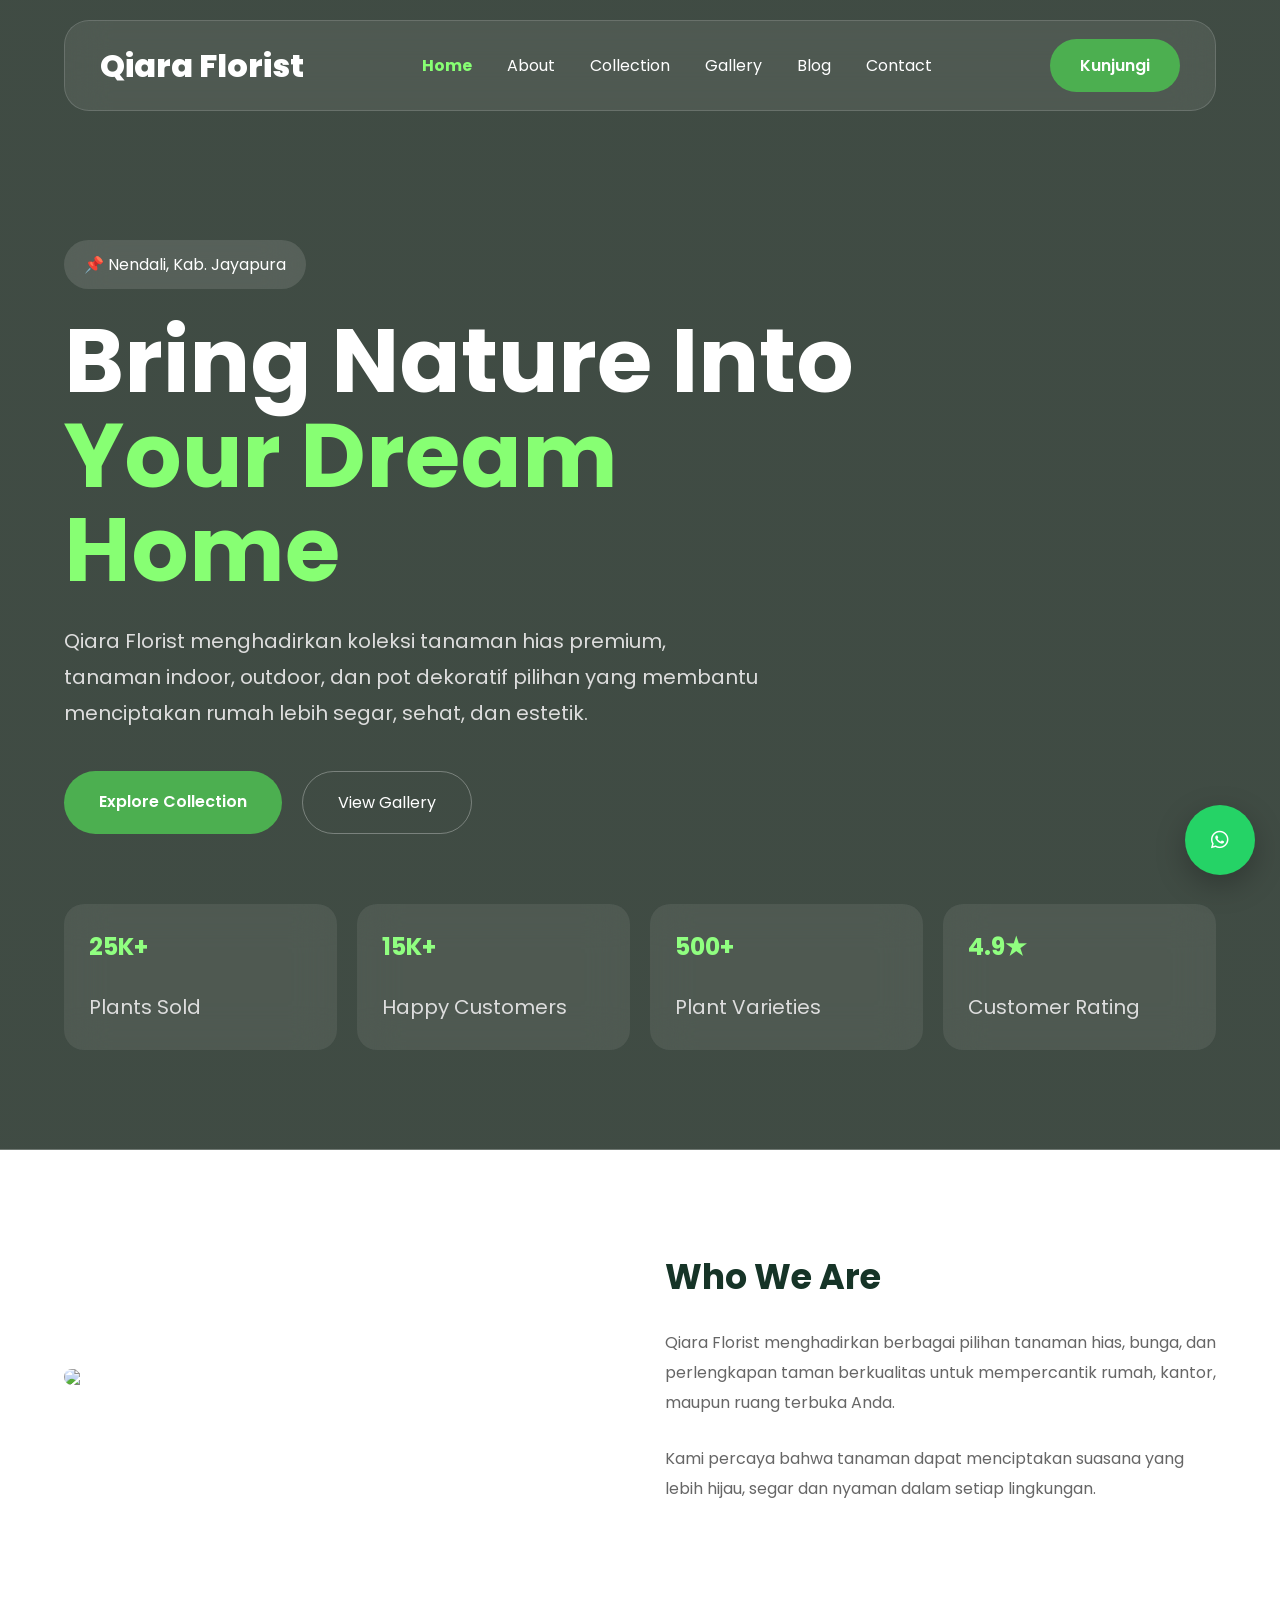
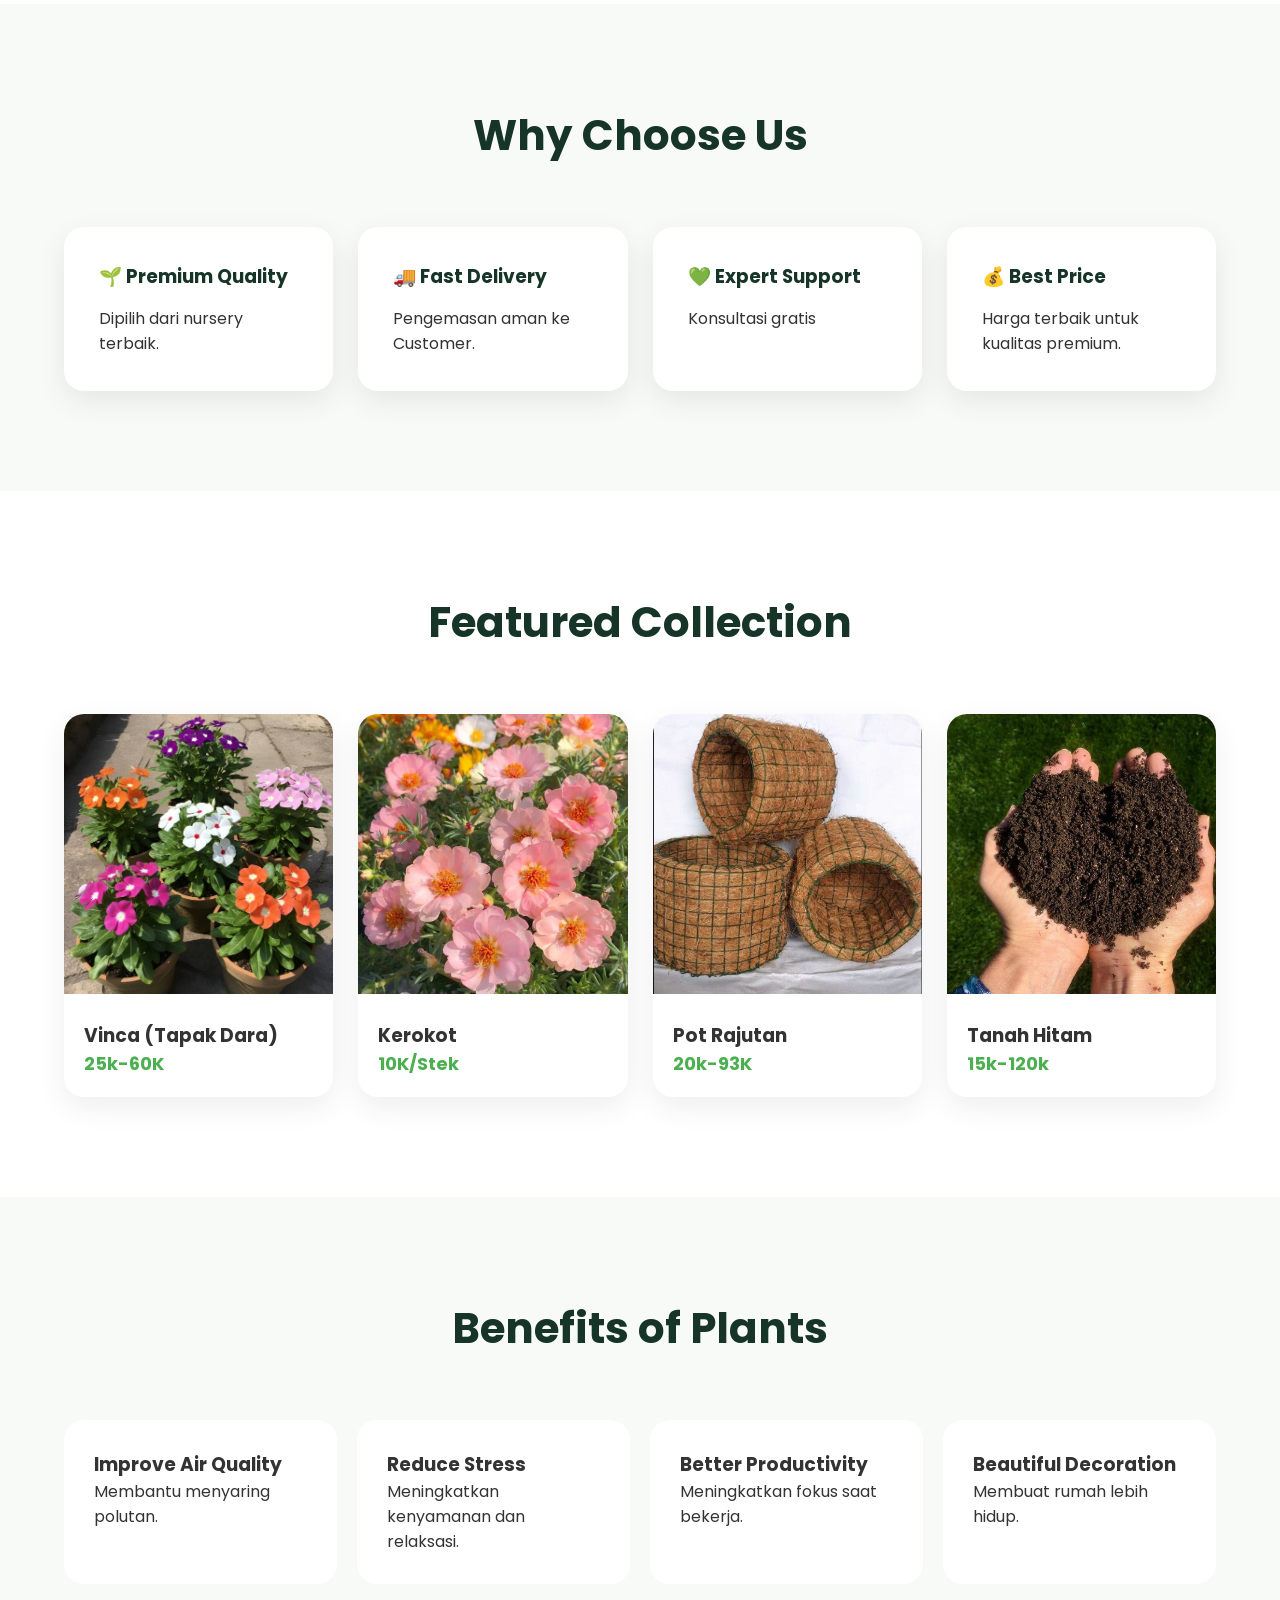
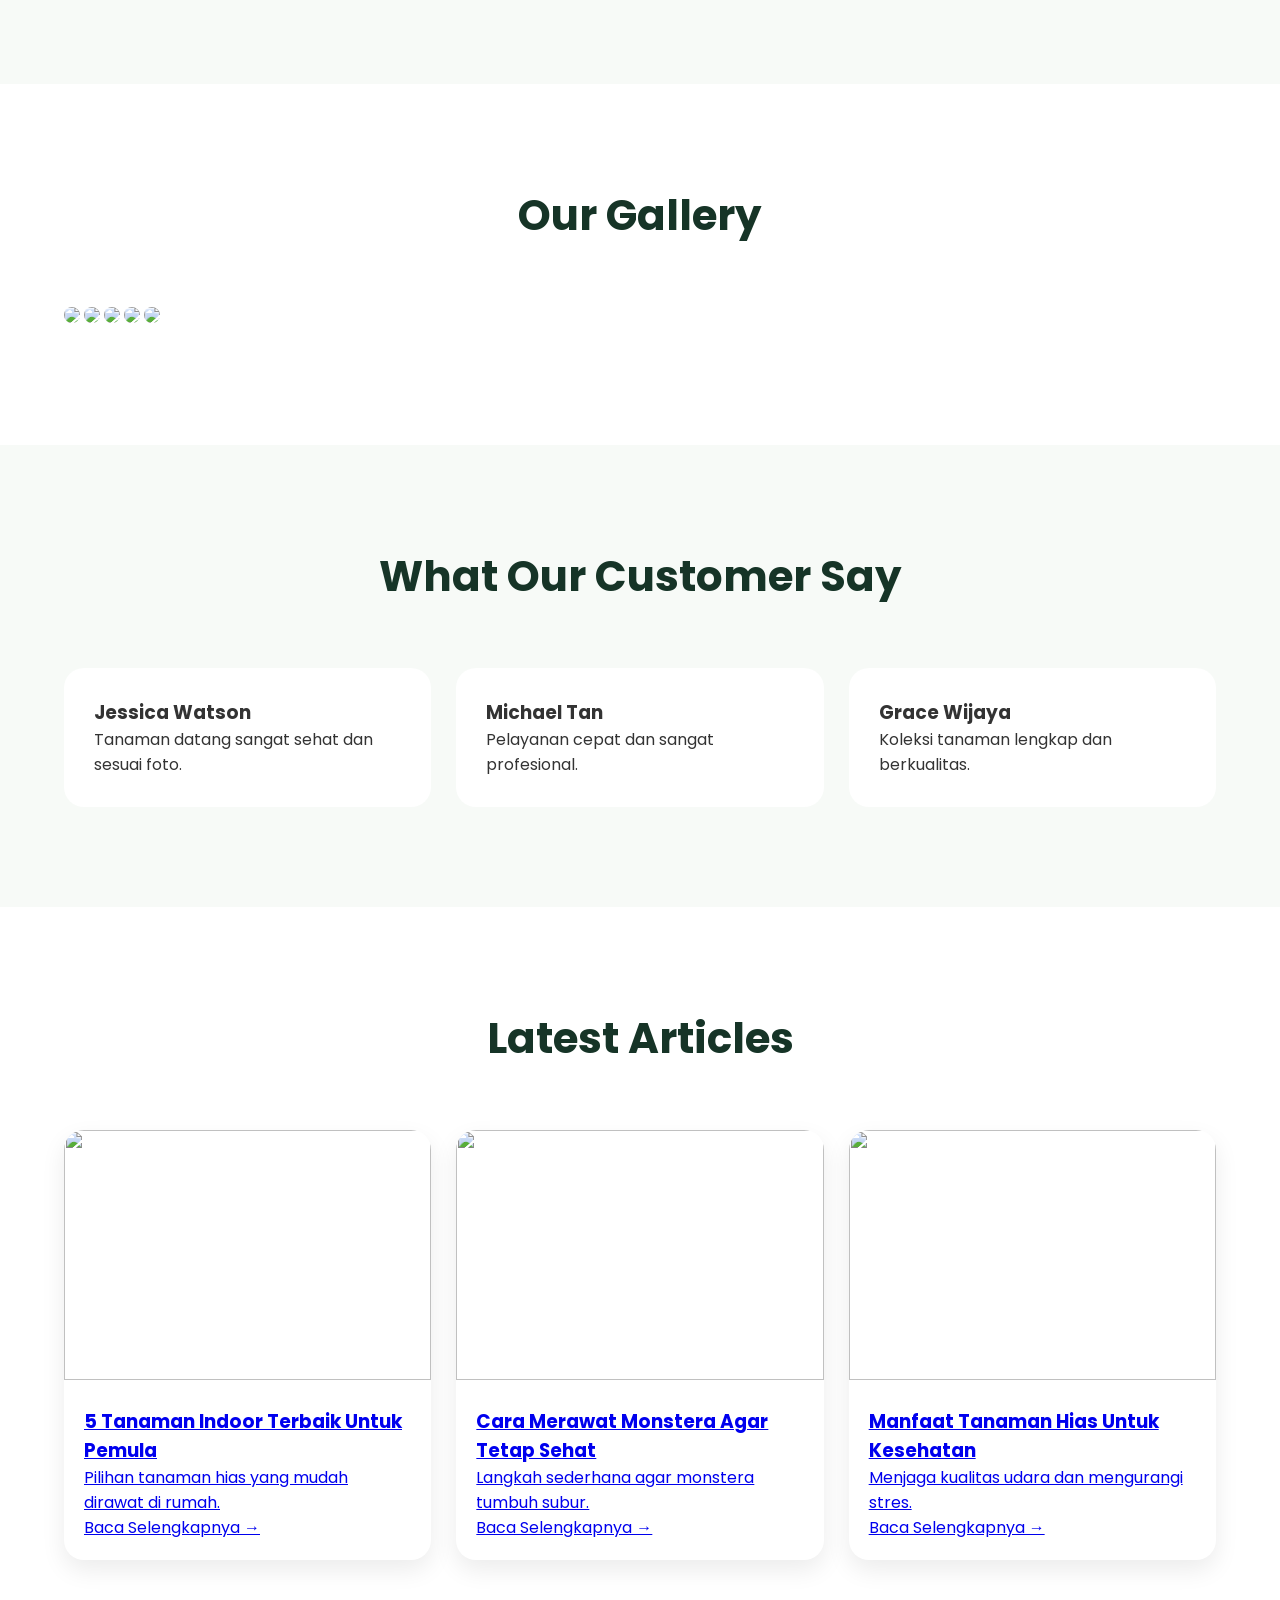
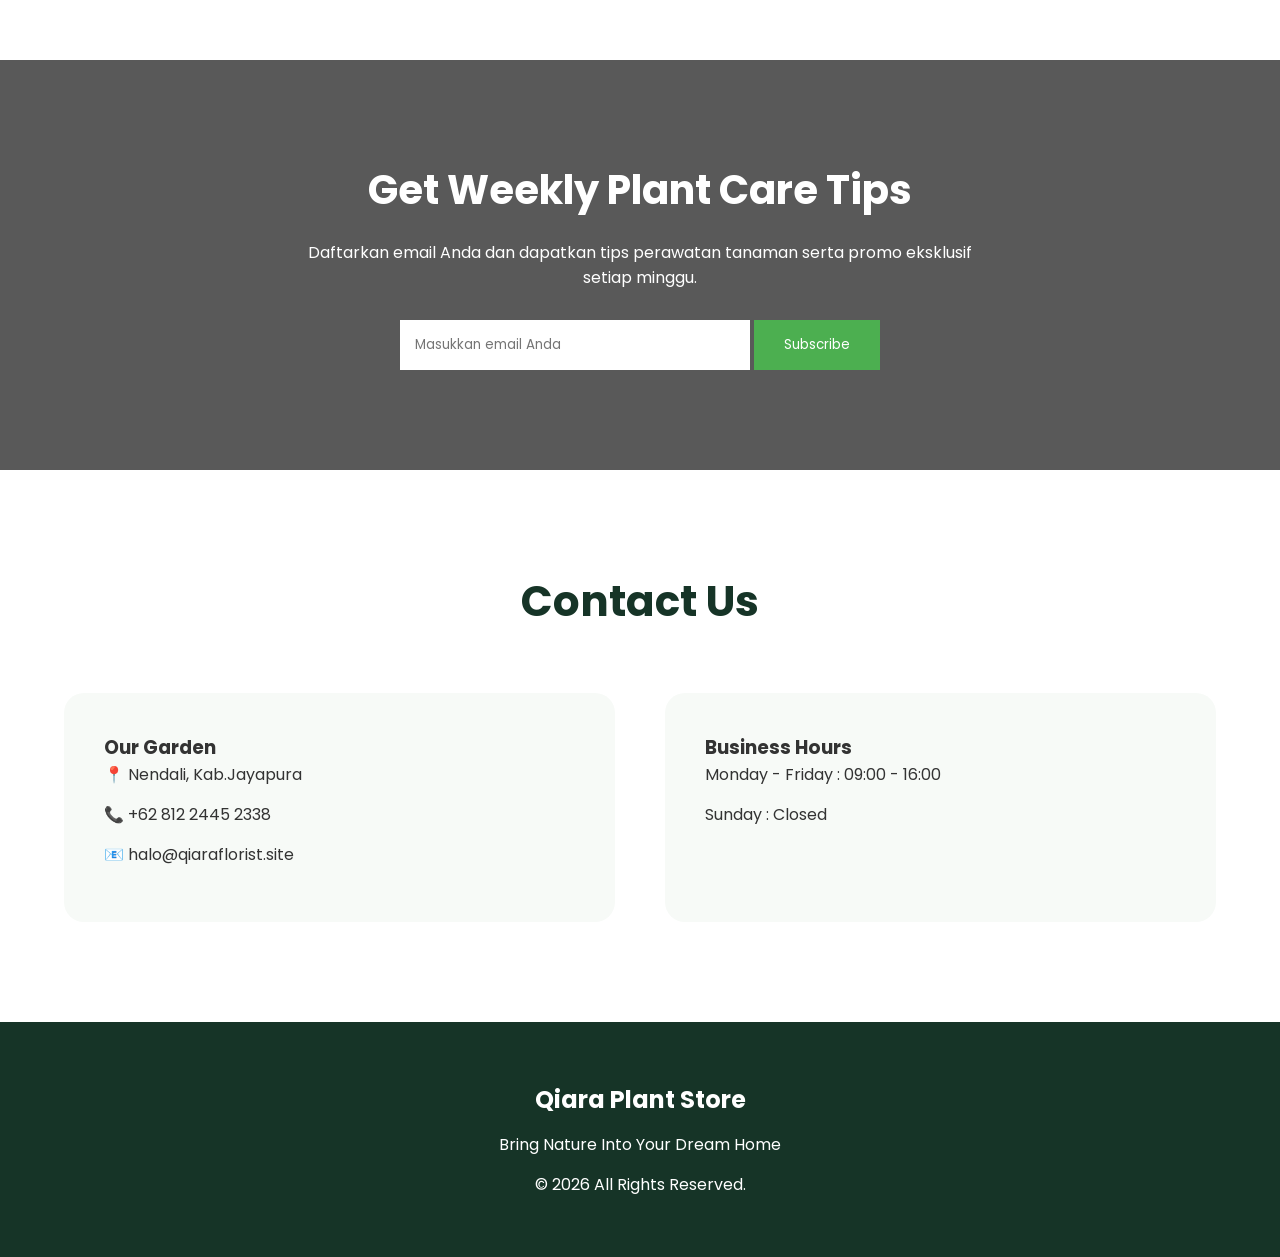
==== index.html @ f3220e56 "wa bottom" ====
<!DOCTYPE html>
<html lang="id">
<head>
<meta charset="UTF-8">
<meta name="viewport" content="width=device-width, initial-scale=1.0">


<!-- SEO -->
<title>Qiara Plant Store - Bring Nature Into Your Dream Home</title>

<!-- Favicon -->
<link rel="icon" type="image/jpeg" href="img/logo/icon.jpg">
<meta name="description" content="Qiara Florist menyediakan tanaman hias premium, bunga, tanaman indoor dan outdoor berkualitas untuk mempercantik rumah, kantor, dan taman Anda.">

<!-- Open Graph / Facebook / WhatsApp -->
<meta property="og:type" content="website">
<meta property="og:url" content="https://qiaraflorist.site/">
<meta property="og:title" content="Qiara Florist - Bring Nature Into Your Dream Home">
<meta property="og:description" content="Temukan koleksi tanaman hias, bunga Vinca, Bougenville, Anggrek, Mawar, dan berbagai tanaman berkualitas lainnya di Qiara Florist.">
<meta property="og:image" content="https://qiaraflorist.site/img/logo/icon.jpg">
<meta property="og:image:width" content="1200">
<meta property="og:image:height" content="630">
<meta property="og:locale" content="id_ID">
<meta property="og:site_name" content="Qiara Florist">

<!-- Twitter Card -->
<meta name="twitter:card" content="summary_large_image">
<meta name="twitter:title" content="Qiara Florist - Bring Nature Into Your Dream Home">
<meta name="twitter:description" content="Koleksi tanaman hias premium, bunga cantik, dan dekorasi taman terbaik untuk rumah Anda.">
<meta name="twitter:image" content="https://qiaraflorist.site/img/logo/icon.jpg">

<!-- Additional -->
<meta name="author" content="Qiara Florist">
<meta name="robots" content="index, follow">
<meta name="theme-color" content="#4CAF50">

<link rel="stylesheet" href="https://cdnjs.cloudflare.com/ajax/libs/font-awesome/6.7.2/css/all.min.css">
<link href="https://fonts.googleapis.com/css2?family=Poppins:wght@300;400;500;600;700;800&display=swap" rel="stylesheet">
<link href="style.css" rel="stylesheet">

</head>

<body>

<nav class="navbar">
<div class="logo">Qiara Florist</div>

<ul class="menu">
<li><a href="#home">Home</a></li>
<li><a href="#about">About</a></li>
<li><a href="#collection">Collection</a></li>
<li><a href="#gallery">Gallery</a></li>
<li><a href="#blog">Blog</a></li>
<li><a href="#contact">Contact</a></li>
</ul>

<a href="https://maps.app.goo.gl/im6Cxnn564hLhPPJ7" class="btn-nav">Kunjungi</a>
</nav>

<section id="home" class="hero">
<div class="container hero-content">

<div class="badge">
    📌 Nendali, Kab. Jayapura
</div>

<h1>
Bring Nature Into
<span>Your Dream Home</span>
</h1>

<p>
Qiara Florist menghadirkan koleksi tanaman hias premium, tanaman indoor, outdoor, dan pot dekoratif pilihan yang membantu menciptakan rumah lebih segar, sehat, dan estetik.
</p>

<div class="hero-buttons">
<a href="#collection" class="btn-primary">Explore Collection</a>
<a href="#gallery" class="btn-secondary">View Gallery</a>
</div>

<div class="stats">

<div class="stat">
<h2>25K+</h2>
<p>Plants Sold</p>
</div>

<div class="stat">
<h2>15K+</h2>
<p>Happy Customers</p>
</div>

<div class="stat">
<h2>500+</h2>
<p>Plant Varieties</p>
</div>

<div class="stat">
<h2>4.9★</h2>
<p>Customer Rating</p>
</div>

</div>

</div>
</section>

<section id="about" class="about">
<div class="container about-content">

<img src="https://images.unsplash.com/photo-1485955900006-10f4d324d411?q=80&w=1200">

<div class="about-text">

    <h3>Who We Are</h3>

    <p>
        Qiara Florist menghadirkan berbagai pilihan tanaman hias, bunga, dan perlengkapan taman berkualitas untuk mempercantik rumah, kantor, maupun ruang terbuka Anda.
    </p>

    <br>

    <p>
        Kami percaya bahwa tanaman dapat menciptakan suasana yang lebih hijau, segar dan nyaman dalam setiap lingkungan.
    </p>

</div>

</div>
</section>

<section class="features">

<div class="container">

<div class="section-title">
<h2>Why Choose Us</h2>
</div>

<div class="feature-grid">

<div class="feature">
<h3>🌱 Premium Quality</h3>
<p>Dipilih dari nursery terbaik.</p>
</div>

<div class="feature">
<h3>🚚 Fast Delivery</h3>
<p>Pengemasan aman ke Customer.</p>
</div>

<div class="feature">
<h3>💚 Expert Support</h3>
<p>Konsultasi gratis</p>
</div>

<div class="feature">
<h3>💰 Best Price</h3>
<p>Harga terbaik untuk kualitas premium.</p>
</div>

</div>

</div>
</section>

<section id="collection" class="products container">

<div class="section-title">
<h2>Featured Collection</h2>
</div>

<div class="product-grid">

<div class="product">
<img src="img/vinca.jpg">
<div class="product-content">
<h3>Vinca (Tapak Dara)</h3>
<div class="price">25k-60K</div>
</div>
</div>

<div class="product">
<img src="img/krokot.jpg">
<div class="product-content">
<h3>Kerokot</h3>
<div class="price">10K/Stek</div>
</div>
</div>

<div class="product">
<img src="img/potrajut.jpeg">
<div class="product-content">
<h3>Pot Rajutan</h3>
<div class="price">20k-93K</div>
</div>
</div>

<div class="product">
<img src="img/tanah.jpg">
<div class="product-content">
<h3>Tanah Hitam</h3>
<div class="price">15k-120k</div>
</div>
</div>

</div>

</section>

<section class="benefits">

<div class="container">

<div class="section-title">
<h2>Benefits of Plants</h2>
</div>

<div class="benefit-grid">

<div class="benefit">
<h3>Improve Air Quality</h3>
<p>Membantu menyaring polutan.</p>
</div>

<div class="benefit">
<h3>Reduce Stress</h3>
<p>Meningkatkan kenyamanan dan relaksasi.</p>
</div>

<div class="benefit">
<h3>Better Productivity</h3>
<p>Meningkatkan fokus saat bekerja.</p>
</div>

<div class="benefit">
<h3>Beautiful Decoration</h3>
<p>Membuat rumah lebih hidup.</p>
</div>

</div>

</div>
</section>

<section id="gallery" class="container">

<div class="section-title">
<h2>Our Gallery</h2>
</div>

<div class="gallery-grid">

<img src="https://images.unsplash.com/photo-1485955900006-10f4d324d411?q=80&w=800">
<img src="https://images.unsplash.com/photo-1466692476868-aef1dfb1e735?q=80&w=800">
<img src="https://images.unsplash.com/photo-1463320726281-696a485928c7?q=80&w=800">
<img src="https://images.unsplash.com/photo-1484154218962-a197022b5858?q=80&w=800">
<img src="https://images.unsplash.com/photo-1501004318641-b39e6451bec6?q=80&w=800">

</div>

</section>

<section class="testimonial">

<div class="container">

<div class="section-title">
<h2>What Our Customer Say</h2>
</div>

<div class="testimonial-grid">

<div class="testi">
<h3>Jessica Watson</h3>
<p>Tanaman datang sangat sehat dan sesuai foto.</p>
</div>

<div class="testi">
<h3>Michael Tan</h3>
<p>Pelayanan cepat dan sangat profesional.</p>
</div>

<div class="testi">
<h3>Grace Wijaya</h3>
<p>Koleksi tanaman lengkap dan berkualitas.</p>
</div>

</div>

</div>

</section>

<section id="blog" class="container">

<div class="section-title">
<h2>Latest Articles</h2>
</div>

<div class="blog-grid">

    <a href="blog-1.html" class="blog">
        <img src="https://images.unsplash.com/photo-1712491319197-4a99d95e9cfa?q=80&w=774">
        <div class="blog-content">
            <h3>5 Tanaman Indoor Terbaik Untuk Pemula</h3>
            <p>Pilihan tanaman hias yang mudah dirawat di rumah.</p>
            <span class="read-more">Baca Selengkapnya →</span>
        </div>
    </a>

    <a href="blog-2.html" class="blog">
        <img src="https://images.unsplash.com/photo-1512428813834-c702c7702b78?q=80&w=800">
        <div class="blog-content">
            <h3>Cara Merawat Monstera Agar Tetap Sehat</h3>
            <p>Langkah sederhana agar monstera tumbuh subur.</p>
            <span class="read-more">Baca Selengkapnya →</span>
        </div>
    </a>

    <a href="blog-3.html" class="blog">
        <img src="https://images.unsplash.com/photo-1497366754035-f200968a6e72?q=80&w=800">
        <div class="blog-content">
            <h3>Manfaat Tanaman Hias Untuk Kesehatan</h3>
            <p>Menjaga kualitas udara dan mengurangi stres.</p>
            <span class="read-more">Baca Selengkapnya →</span>
        </div>
    </a>

</div>

</section>

<section class="newsletter">

<div class="container newsletter-wrapper">

<h2>Get Weekly Plant Care Tips</h2>

<p>
Daftarkan email Anda dan dapatkan tips perawatan tanaman serta promo eksklusif setiap minggu.
</p>

<form class="news-form">
<input type="email" placeholder="Masukkan email Anda">
<button>Subscribe</button>
</form>

</div>

</section>

<section id="contact" class="container">

<div class="section-title">
<h2>Contact Us</h2>
</div>

<div class="contact-grid">

<div class="contact-box">
<h3>Our Garden</h3>
<p>📍 Nendali, Kab.Jayapura</p>
<p>📞 +62 812 2445 2338</p>
<p>📧 halo@qiaraflorist.site</p>
</div>

<div class="contact-box">
<h3>Business Hours</h3>
<p>Monday - Friday : 09:00 - 16:00</p>
<p>Sunday : Closed</p>
</div>

</div>

</section>

<footer>
<h2>Qiara Plant Store</h2>
<p>Bring Nature Into Your Dream Home</p>
<p>© 2026 All Rights Reserved.</p>
</footer>


<!-- Floating WhatsApp -->

<div class="whatsapp-widget">

    <div class="wa-box" id="waBox">

        <div class="wa-header">
            <h3>👋 Hai, Ada yang bisa kami bantu?</h3>
            <p>Pilih admin yang ingin dihubungi.</p>
        </div>

        <a href="https://wa.me/6282198285990?text=Halo%20Admin%20Qiara%20Florist,%20saya%20ingin%20bertanya."
           target="_blank"
           class="wa-item">

            <div class="wa-avatar">👩</div>

            <div>
                <strong>Tasya</strong>
                <span>Owner</span>
            </div>

        </a>

        <a href="https://wa.me/6281234567890?text=Halo%20Admin,%20saya%20ingin%20bertanya."
           target="_blank"
           class="wa-item">

            <div class="wa-avatar">🌱</div>

            <div>
                <strong>Stenly</strong>
                <span>Farmer</span>
            </div>

        </a>

    </div>

   <button class="wa-button" id="waButton">
        <i class="fa-brands fa-whatsapp"></i>
    </button>

</div>

<script src="js/main.js"></script>
</body>
</html>
---- style.css ----
:root{
    --primary:#4CAF50;
    --dark:#163427;
    --light:#ffffff;
    --bg:#f7faf7;
}

*{
    margin:0;
    padding:0;
    box-sizing:border-box;
    font-family:'Poppins',sans-serif;
}

html{
    scroll-behavior:smooth;
}

section{
    scroll-margin-top:140px;
}

.menu a.active{
    color:#87ff73;
    font-weight:700;
}

body{
    background:#fff;
    color:#333;
}

.container{
    width:90%;
    max-width:1300px;
    margin:auto;
}

/* ===========================
NAVBAR
=========================== */

.navbar{
    position:fixed;
    top:20px;
    left:50%;
    transform:translateX(-50%);
    width:90%;
    max-width:1300px;

    display:flex;
    justify-content:space-between;
    align-items:center;

    padding:18px 35px;

    backdrop-filter:blur(20px);
    background:rgba(255,255,255,.08);

    border:1px solid rgba(255,255,255,.15);

    border-radius:25px;

    z-index:999;
}

.logo{
    color:white;
    font-size:32px;
    font-weight:800;
}

.menu{
    display:flex;
    list-style:none;
    gap:35px;
}

.menu a{
    color:white;
    text-decoration:none;
}

.btn-nav{
    text-decoration:none;
    color:white;
    background:var(--primary);
    padding:14px 30px;
    border-radius:50px;
    font-weight:600;
}

/* ===========================
HERO
=========================== */

.hero{
    min-height:100vh;

    background:
    linear-gradient(
    rgba(10,25,15,.78),
    rgba(10,25,15,.78)
    ),
    url("https://images.unsplash.com/photo-1466692476868-aef1dfb1e735?auto=format&fit=crop&w=1800&q=80");

    background-size:cover;
    background-position:center;

    display:flex;
    align-items:center;
}

.hero-content{

    padding-top:140px;
    color:white;
}

.badge{
    display:inline-block;

    background:rgba(255,255,255,.12);

    backdrop-filter:blur(20px);

    padding:12px 20px;

    border-radius:50px;

    margin-bottom:25px;
}

.hero h1{
    font-size:clamp(50px,8vw,90px);
    line-height:1.05;
    max-width:800px;
}

.hero h1 span{
    color:#87ff73;
}

.hero p{
    margin-top:25px;
    max-width:700px;
    font-size:20px;
    line-height:1.8;
    color:#dddddd;
}

.hero-buttons{
    display:flex;
    gap:20px;
    margin-top:40px;
}

.btn-primary{
    background:var(--primary);
    color:white;

    text-decoration:none;

    padding:18px 35px;

    border-radius:50px;

    font-weight:600;
}

.btn-secondary{

    border:1px solid rgba(255,255,255,.3);
    color:white;

    text-decoration:none;

    padding:18px 35px;

    border-radius:50px;
}

/* ===========================
STATS
=========================== */

.stats{
    margin-top:70px;

    display:grid;
    grid-template-columns:repeat(4,1fr);

    gap:20px;
}

.stat{
    background:rgba(255,255,255,.08);

    backdrop-filter:blur(20px);

    border-radius:20px;

    padding:25px;
}

.stat h2{
    color:#90ff80;
    margin-bottom:10px;
}

/* ===========================
SECTION
=========================== */

section{
    padding:100px 0;
}

.section-title{
    text-align:center;
    margin-bottom:60px;
}

.section-title h2{
    font-size:42px;
    color:var(--dark);
}

.section-title p{
    max-width:700px;
    margin:15px auto 0;
    color:#666;
}

/* ===========================
ABOUT
=========================== */

.about{
    background:#fff;
}

.about-content{
    display:grid;
    grid-template-columns:1fr 1fr;
    gap:50px;
    align-items:center;
}

.about img{
    width:100%;
    border-radius:25px;
}

.about-text h3{
    font-size:35px;
    margin-bottom:25px;
    color:var(--dark);
}

.about-text p{
    line-height:1.9;
    color:#666;
}

/* ===========================
FEATURES
=========================== */

.features{
    background:var(--bg);
}

.feature-grid{
    display:grid;
    grid-template-columns:repeat(4,1fr);
    gap:25px;
}

.feature{
    background:white;
    padding:35px;
    border-radius:20px;
    box-shadow:0 10px 30px rgba(0,0,0,.08);
}

.feature h3{
    margin-bottom:15px;
    color:var(--dark);
}

/* ===========================
PRODUCT
=========================== */

.product-grid{
    display:grid;
    grid-template-columns:repeat(4,1fr);
    gap:25px;
}

.product{
    background:white;
    border-radius:20px;
    overflow:hidden;
    box-shadow:0 10px 30px rgba(0,0,0,.07);
}

.product img{
    width:100%;
    height:280px;
    object-fit:cover;
}

.product-content{
    padding:20px;
}

.price{
    color:var(--primary);
    font-weight:700;
    font-size:18px;
}

/* ===========================
BENEFITS
=========================== */

.benefits{
    background:var(--bg);
}

.benefit-grid{
    display:grid;
    grid-template-columns:repeat(4,1fr);
    gap:20px;
}

.benefit{
    background:white;
    padding:30px;
    border-radius:20px;
}

/* ===========================
GALLERY
=========================== */

.gallery-grid{
    columns:4;
    gap:15px;
}

.gallery-grid img{
    width:100%;
    margin-bottom:15px;
    border-radius:20px;
}

/* ===========================
TESTIMONIAL
=========================== */

.testimonial{
    background:var(--bg);
}

.testimonial-grid{
    display:grid;
    grid-template-columns:repeat(3,1fr);
    gap:25px;
}

.testi{
    background:white;
    padding:30px;
    border-radius:20px;
}

/* ===========================
BLOG
=========================== */

.blog-grid{
    display:grid;
    grid-template-columns:repeat(3,1fr);
    gap:25px;
}

.blog{
    box-shadow:0 10px 25px rgba(0,0,0,.08);
    border-radius:20px;
    overflow:hidden;
}

.blog img{
    width:100%;
    height:250px;
    object-fit:cover;
}

.blog-content{
    padding:20px;
}

/* ===========================
NEWSLETTER
=========================== */

.newsletter{

    background:
    linear-gradient(
    rgba(0,0,0,.65),
    rgba(0,0,0,.65)
    ),
    url("https://images.unsplash.com/photo-1448375240586-882707db888b?q=80&w=1800");

    background-size:cover;
    color:white;
}

.newsletter-wrapper{
    text-align:center;
}

.newsletter h2{
    font-size:40px;
    margin-bottom:20px;
}

.newsletter p{
    max-width:700px;
    margin:auto;
}

.news-form{
    margin-top:30px;
}

.news-form input{
    width:350px;
    padding:15px;
    border:none;
}

.news-form button{
    padding:15px 30px;
    border:none;
    background:var(--primary);
    color:white;
}

/* ===========================
CONTACT
=========================== */

.contact-grid{
    display:grid;
    grid-template-columns:1fr 1fr;
    gap:50px;
}

.contact-box{
    background:var(--bg);
    padding:40px;
    border-radius:20px;
}

.contact-box p{
    margin-bottom:15px;
}

/* ===========================
FOOTER
=========================== */

footer{
    background:var(--dark);
    color:white;
    text-align:center;
    padding:60px 20px;
}

footer p{
    margin-top:15px;
}

/* ===========================
RESPONSIVE
=========================== */

@media(max-width:992px){

.about-content,
.contact-grid{
    grid-template-columns:1fr;
}

.feature-grid,
.product-grid,
.benefit-grid,
.testimonial-grid,
.blog-grid{
    grid-template-columns:1fr 1fr;
}

.gallery-grid{
    columns:2;
}

}

@media(max-width:768px){

.menu{
    display:none;
}

.hero-buttons{
    flex-direction:column;
}

.stats,
.feature-grid,
.product-grid,
.benefit-grid,
.testimonial-grid,
.blog-grid{
    grid-template-columns:1fr;
}

.gallery-grid{
    columns:1;
}

.news-form input{
    width:100%;
    margin-bottom:10px;
}

.blog{
    display:block;
    text-decoration:none;
    color:inherit;
    border-radius:20px;
    overflow:hidden;
    background:#fff;
    box-shadow:0 10px 25px rgba(0,0,0,.08);
    transition:.3s;
}

.blog:hover{
    transform:translateY(-8px);
    box-shadow:0 15px 35px rgba(0,0,0,.15);
}

.blog img{
    width:100%;
    height:250px;
    object-fit:cover;
}

.blog-content{
    padding:20px;
}

.read-more{
    display:inline-block;
    margin-top:15px;
    font-weight:600;
    color:var(--primary);
}
}

/* ====================================
WHATSAPP FLOATING
==================================== */

.whatsapp-widget{
    position:fixed;
    right:25px;
    bottom:25px;
    z-index:99999;
}

.wa-button{
    width:70px;
    height:70px;
    border:none;
    border-radius:50%;
    background:#25D366;
    cursor:pointer;
    box-shadow:0 10px 30px rgba(0,0,0,.25);
    display:flex;
    align-items:center;
    justify-content:center;
    transition:.3s;
}

.wa-button:hover{
    transform:scale(1.08);
}

.wa-box{
    position:absolute;
    right:0;
    bottom:90px;
    width:330px;
    background:white;
    border-radius:20px;
    overflow:hidden;
    box-shadow:0 15px 40px rgba(0,0,0,.15);
    display:none;
}

.wa-box.active{
    display:block;
    animation:waShow .3s ease;
}

@keyframes waShow{
    from{
        opacity:0;
        transform:translateY(20px);
    }
    to{
        opacity:1;
        transform:translateY(0);
    }
}

.wa-header{
    padding:20px;
    background:#25D366;
    color:white;
}

.wa-header h3{
    margin-bottom:6px;
    font-size:18px;
}

.wa-header p{
    font-size:14px;
}

.wa-item{
    display:flex;
    align-items:center;
    gap:15px;
    padding:18px 20px;
    color:#333;
    transition:.3s;
    border-bottom:1px solid #eee;
}

.wa-item:hover{
    background:#f8f8f8;
}

.wa-avatar{
    width:50px;
    height:50px;
    border-radius:50%;
    background:#25D366;
    color:white;
    display:flex;
    align-items:center;
    justify-content:center;
    font-size:22px;
}

.wa-item strong{
    display:block;
}

.wa-item span{
    font-size:13px;
    color:#777;
}

@media(max-width:768px){

    .wa-box{
        width:300px;
    }

    .wa-button{
        width:65px;
        height:65px;
    }

}

.wa-button{
    width:70px;
    height:70px;
    border:none;
    border-radius:50%;
    background:#25D366;
    cursor:pointer;
    box-shadow:0 10px 30px rgba(0,0,0,.25);

    display:flex;
    align-items:center;
    justify-content:center;

    transition:.3s;
}

.wa-button i{
    color:white;
    font-size:20px;
}

.wa-button:hover{
    transform:scale(1.08);
}

.wa-button{
    animation:pulseWhatsapp 2s infinite;
}

@keyframes pulseWhatsapp{

    0%{
        box-shadow:0 0 0 0 rgba(37,211,102,.7);
    }

    70%{
        box-shadow:0 0 0 20px rgba(37,211,102,0);
    }

    100%{
        box-shadow:0 0 0 0 rgba(37,211,102,0);
    }
}
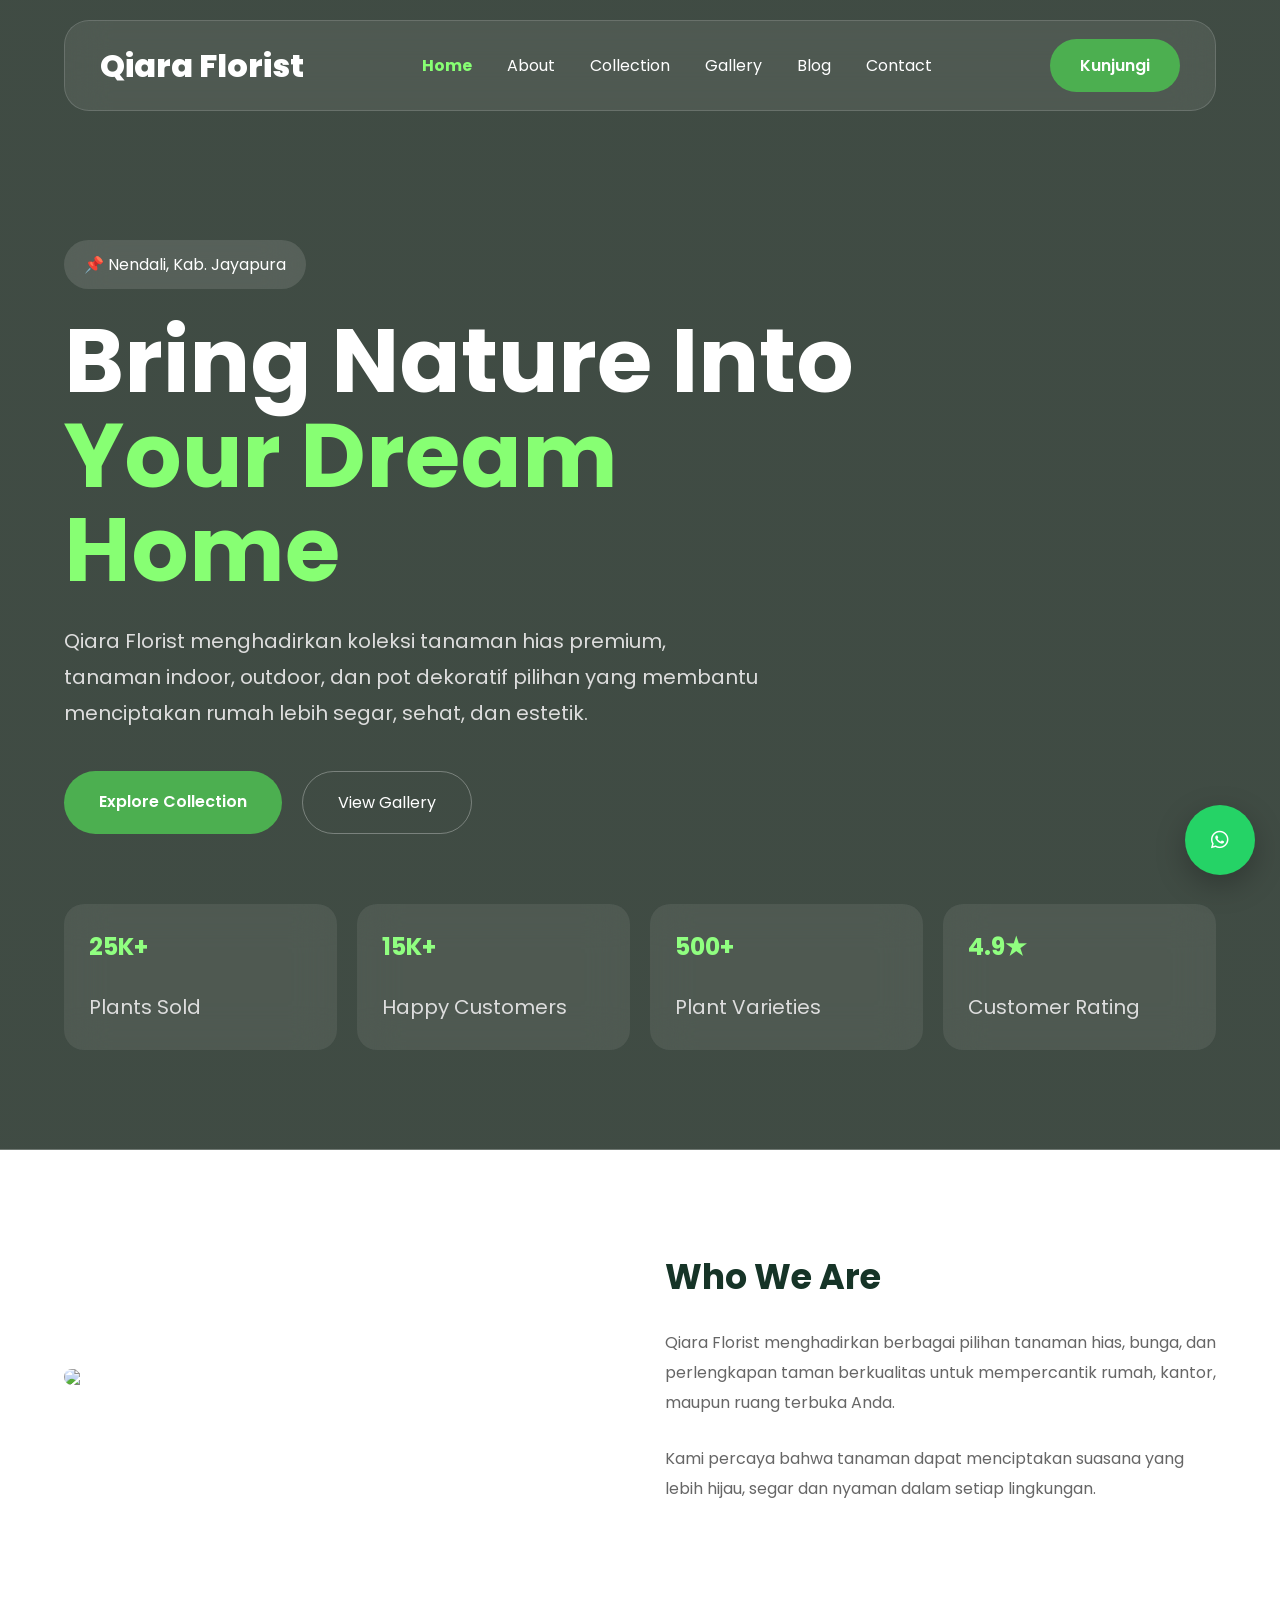
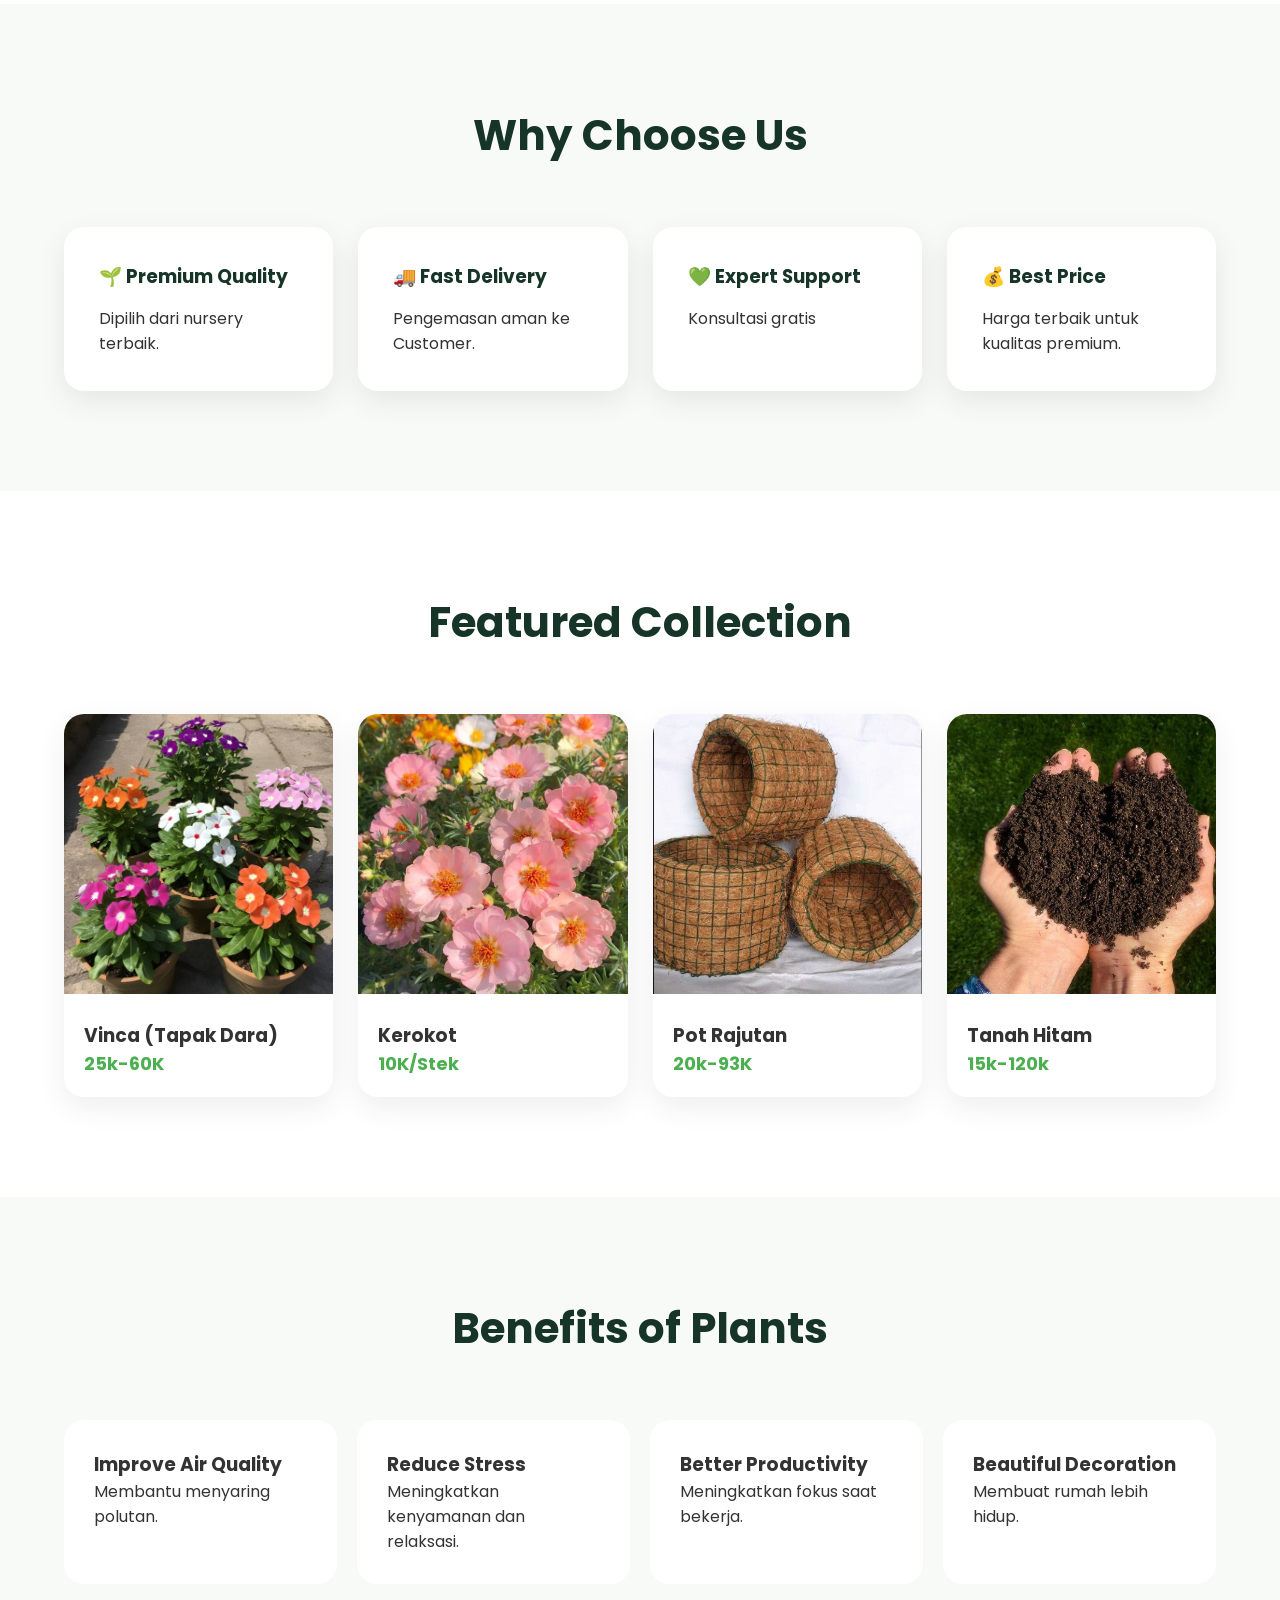
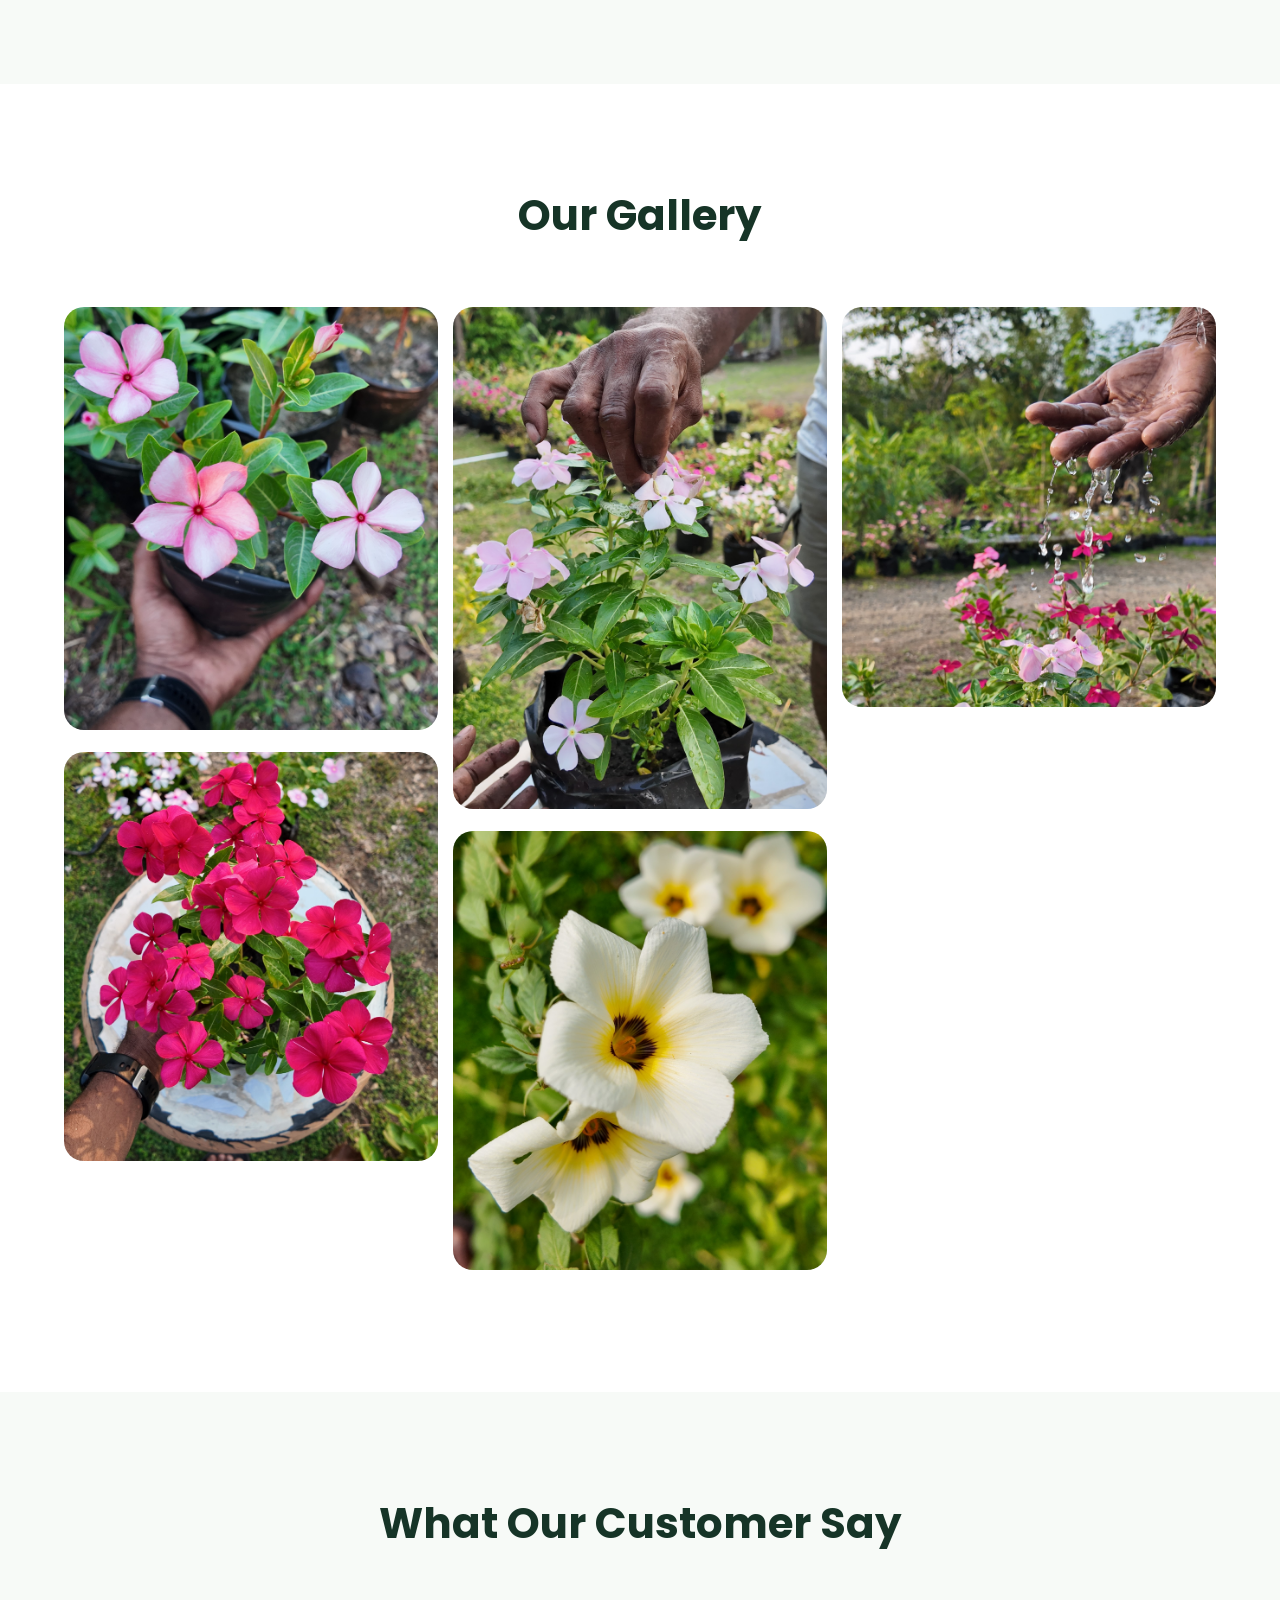
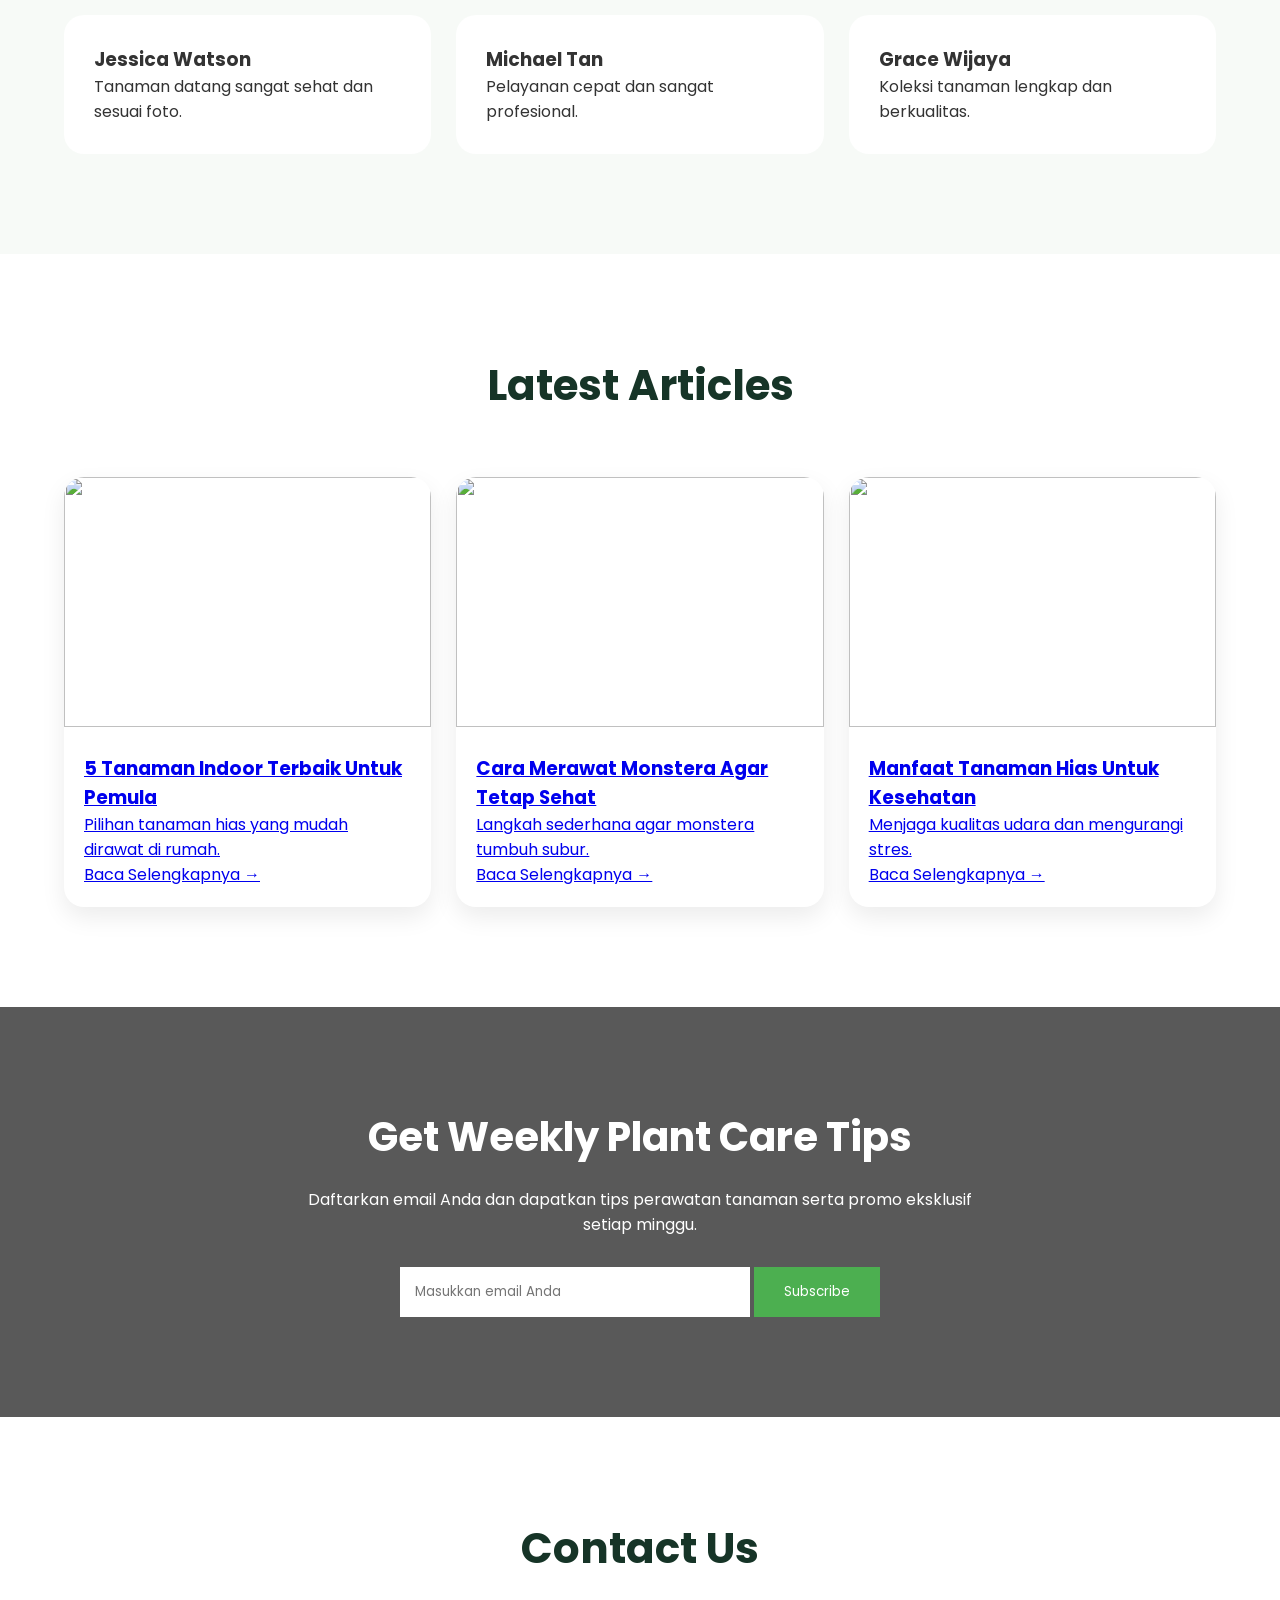
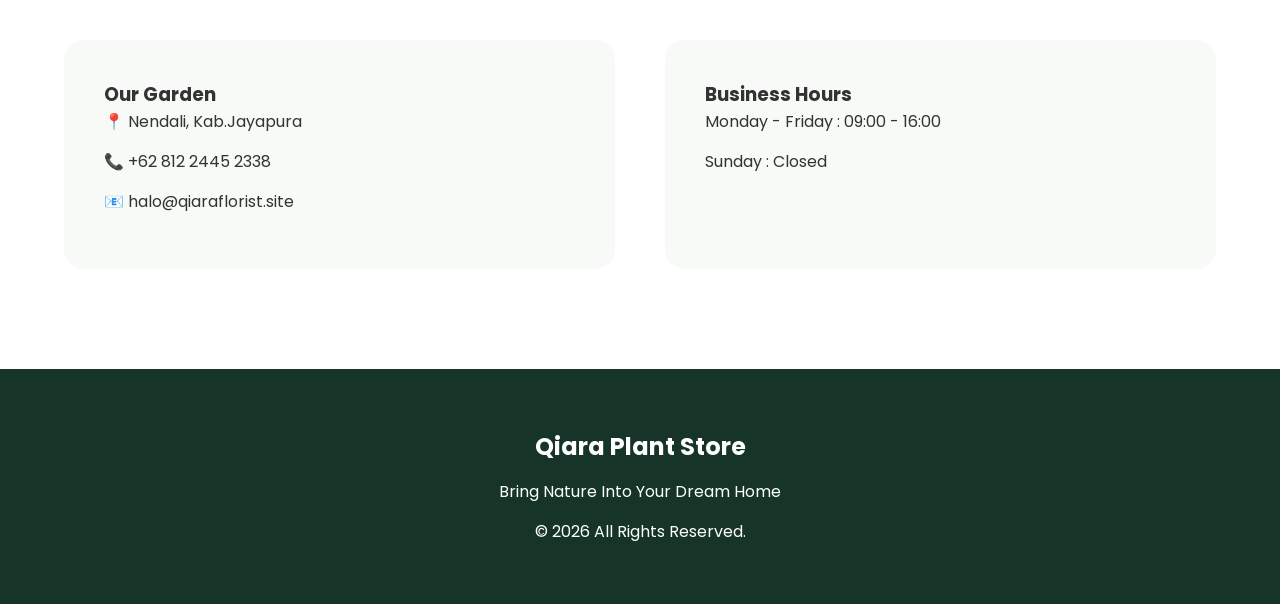
==== commit 8c713b13: "djksadjka" ====
--- a/index.html
+++ b/index.html
@@ -251,11 +251,19 @@
 
 <div class="gallery-grid">
 
-<img src="https://images.unsplash.com/photo-1485955900006-10f4d324d411?q=80&w=800">
+    <img src="img/g5.JPG">
+    <img src="img/g1.JPG">
+    <img src="img/g2.JPG">
+    <img src="img/g3.JPG">
+    <img src="img/g4.JPG">
+    
+
+
+<!-- <img src="https://images.unsplash.com/photo-1485955900006-10f4d324d411?q=80&w=800">
 <img src="https://images.unsplash.com/photo-1466692476868-aef1dfb1e735?q=80&w=800">
 <img src="https://images.unsplash.com/photo-1463320726281-696a485928c7?q=80&w=800">
 <img src="https://images.unsplash.com/photo-1484154218962-a197022b5858?q=80&w=800">
-<img src="https://images.unsplash.com/photo-1501004318641-b39e6451bec6?q=80&w=800">
+<img src="https://images.unsplash.com/photo-1501004318641-b39e6451bec6?q=80&w=800"> -->
 
 </div>
 
--- a/style.css
+++ b/style.css
@@ -347,7 +347,7 @@
 =========================== */
 
 .gallery-grid{
-    columns:4;
+    columns:3;
     gap:15px;
 }
 
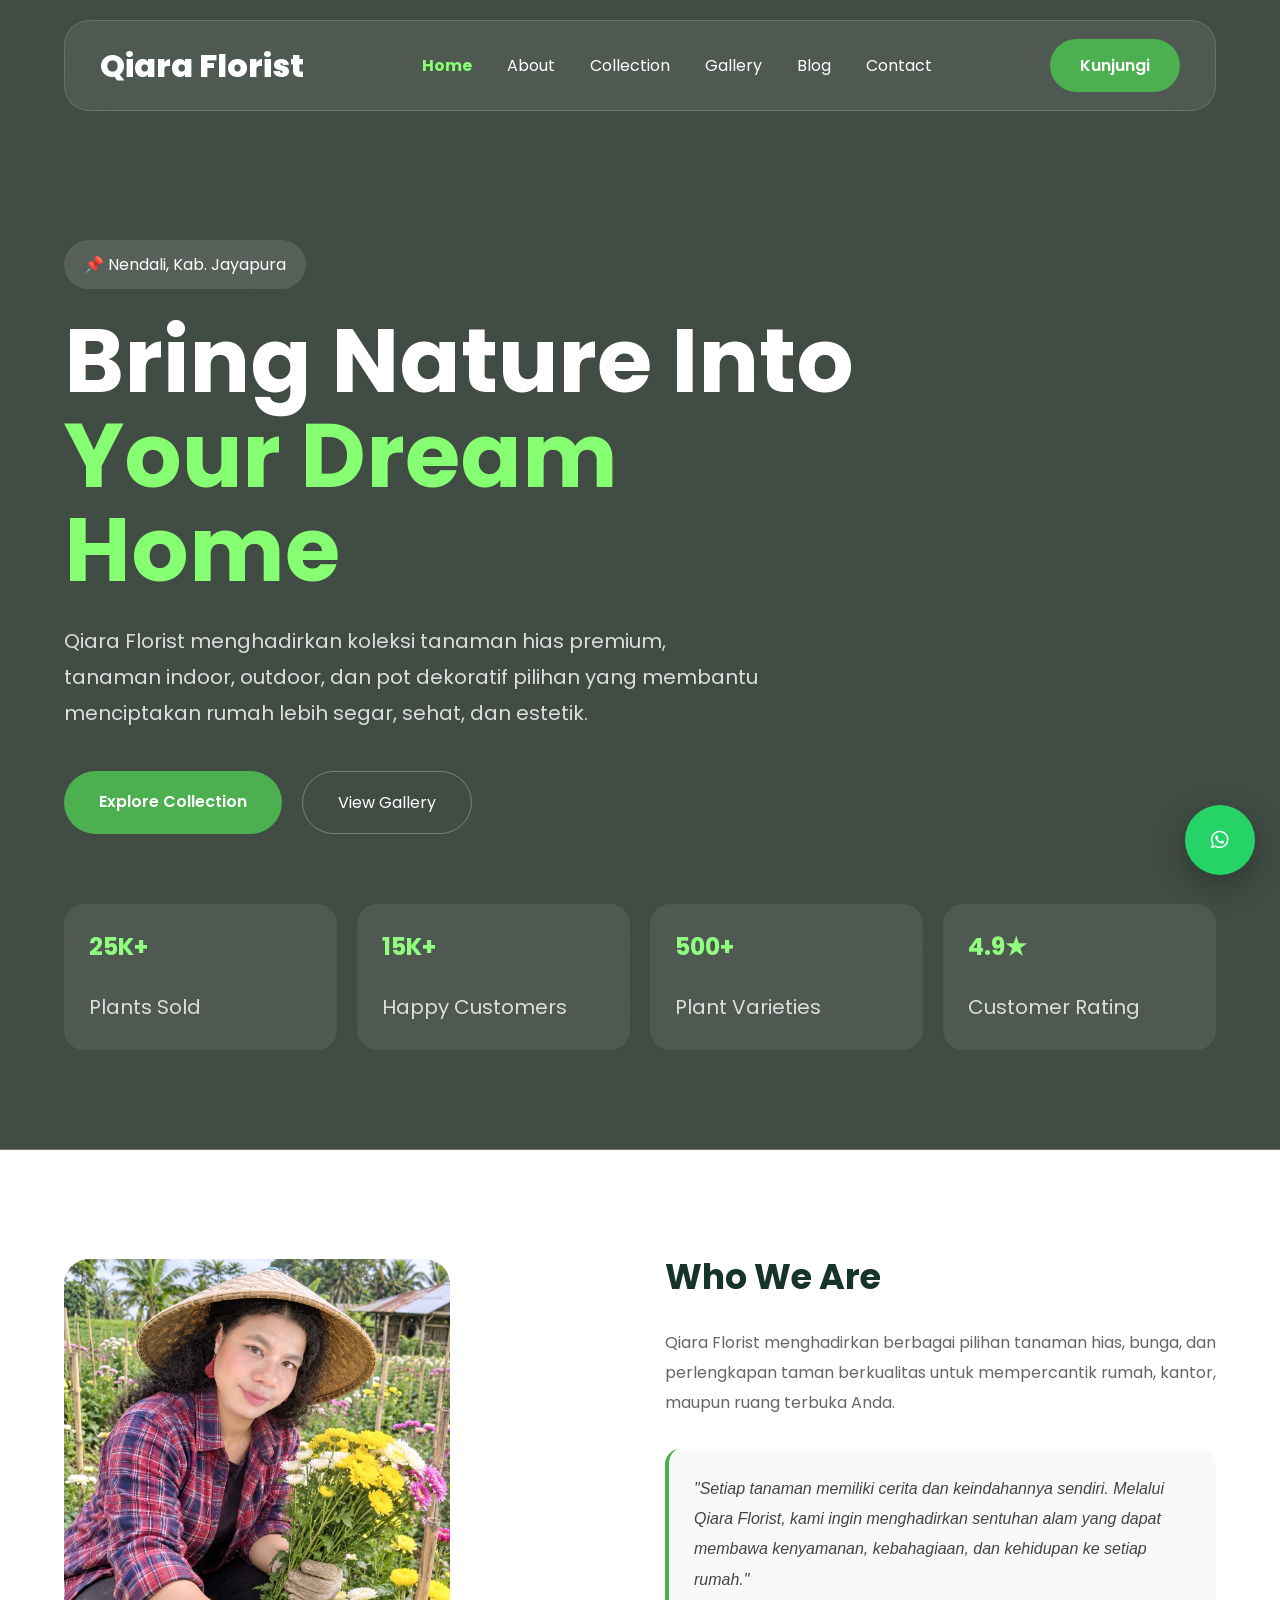
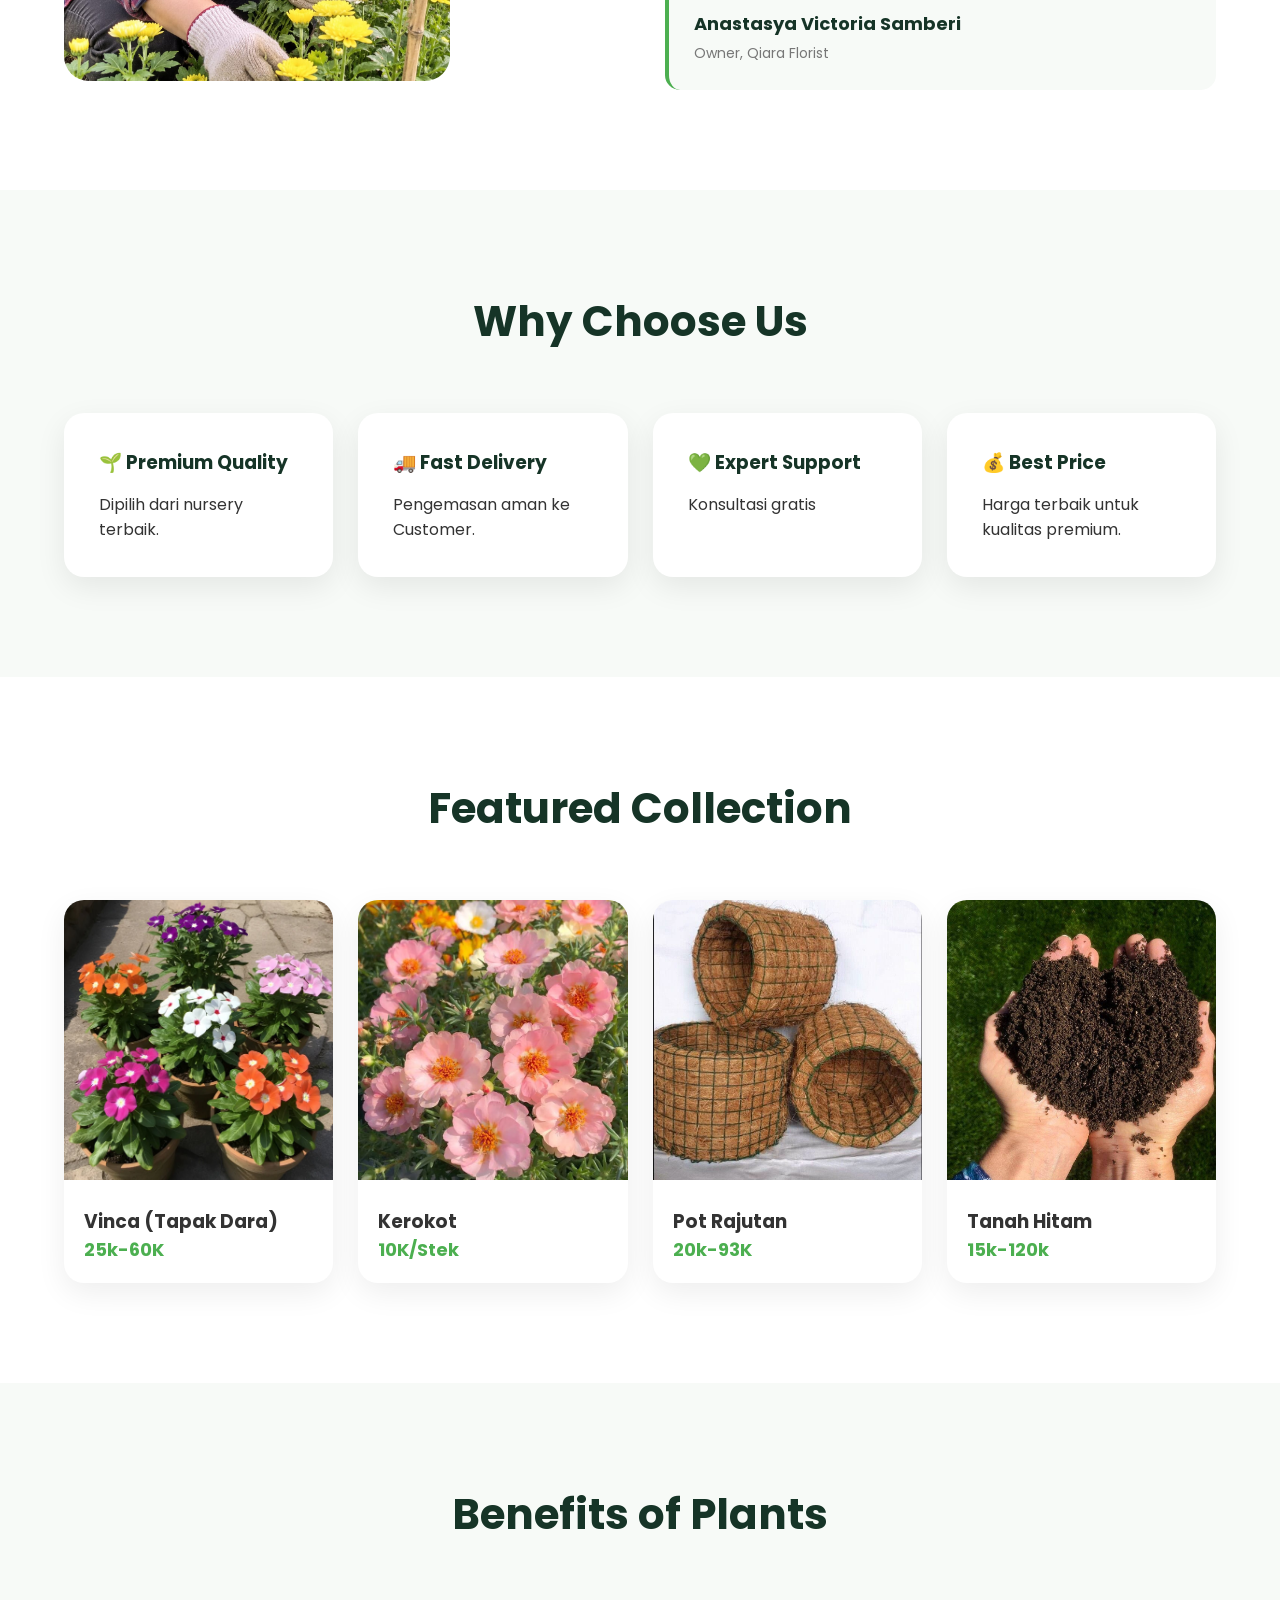
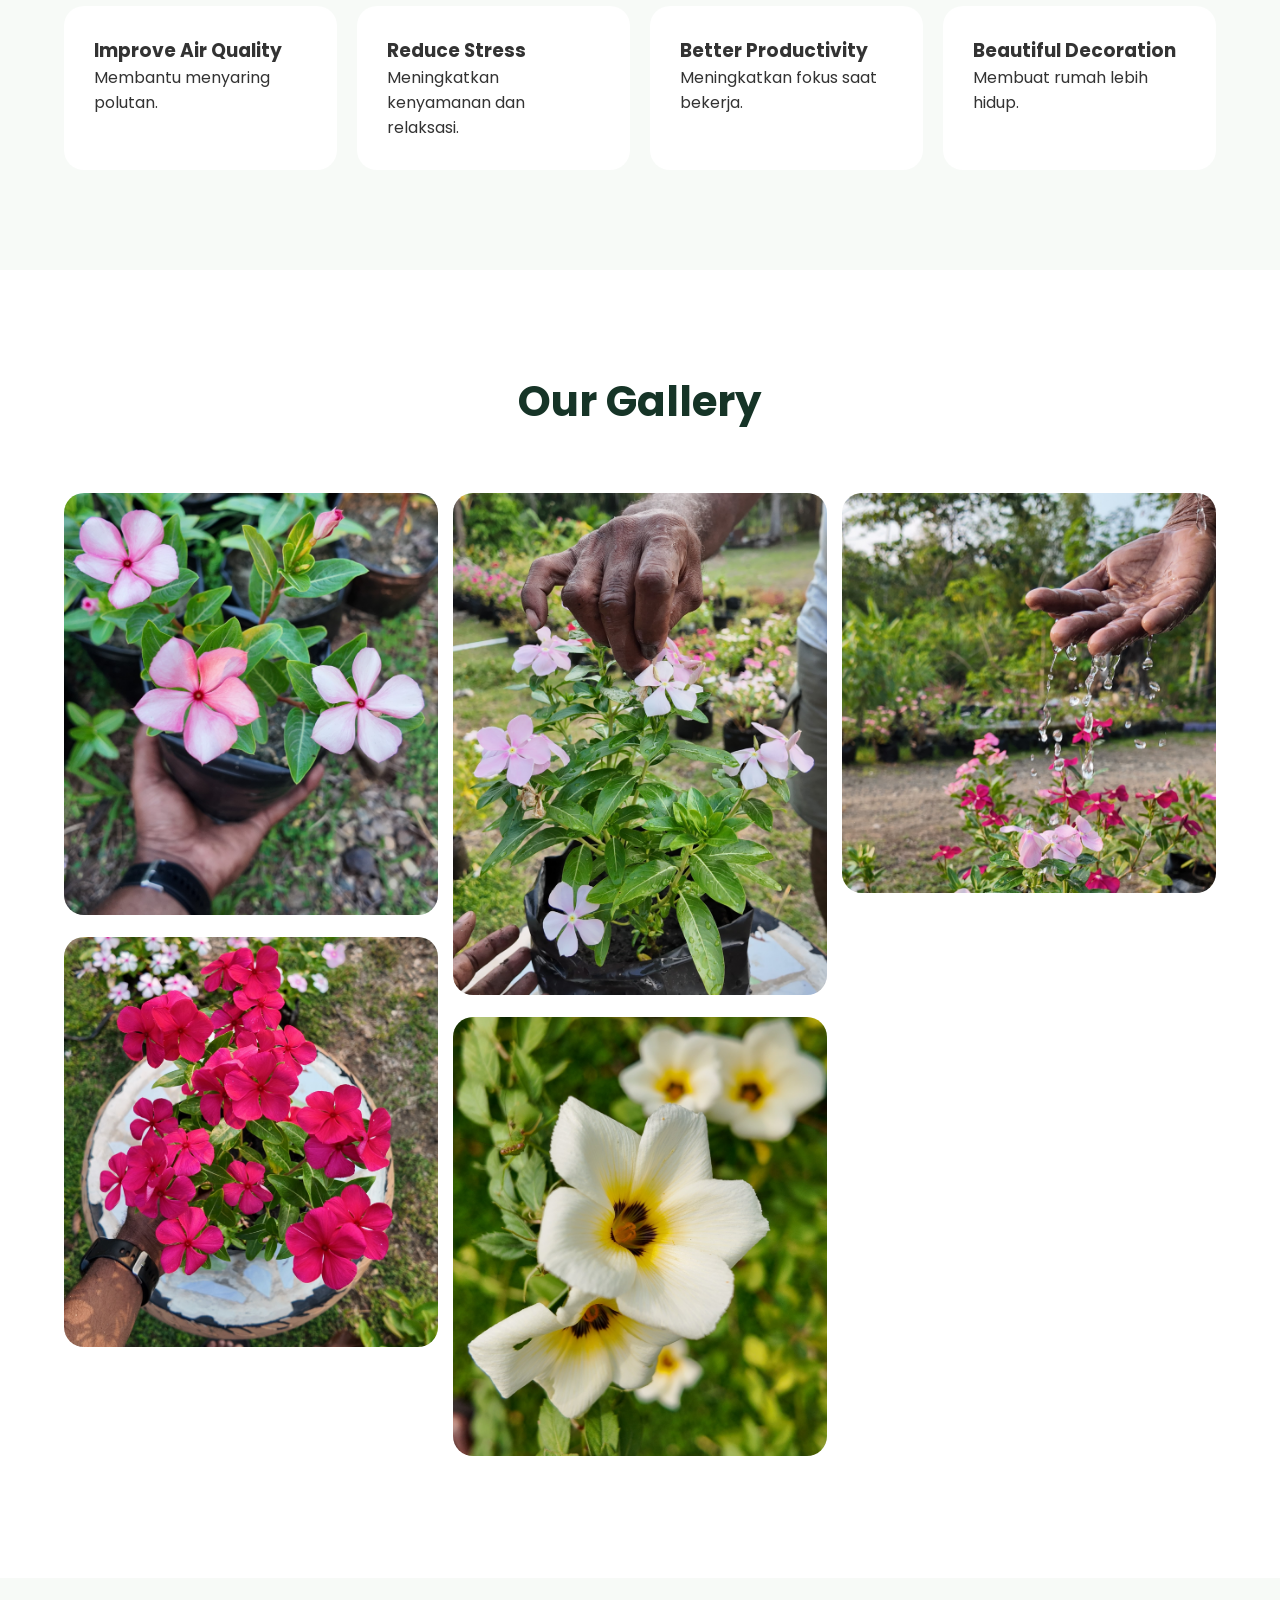
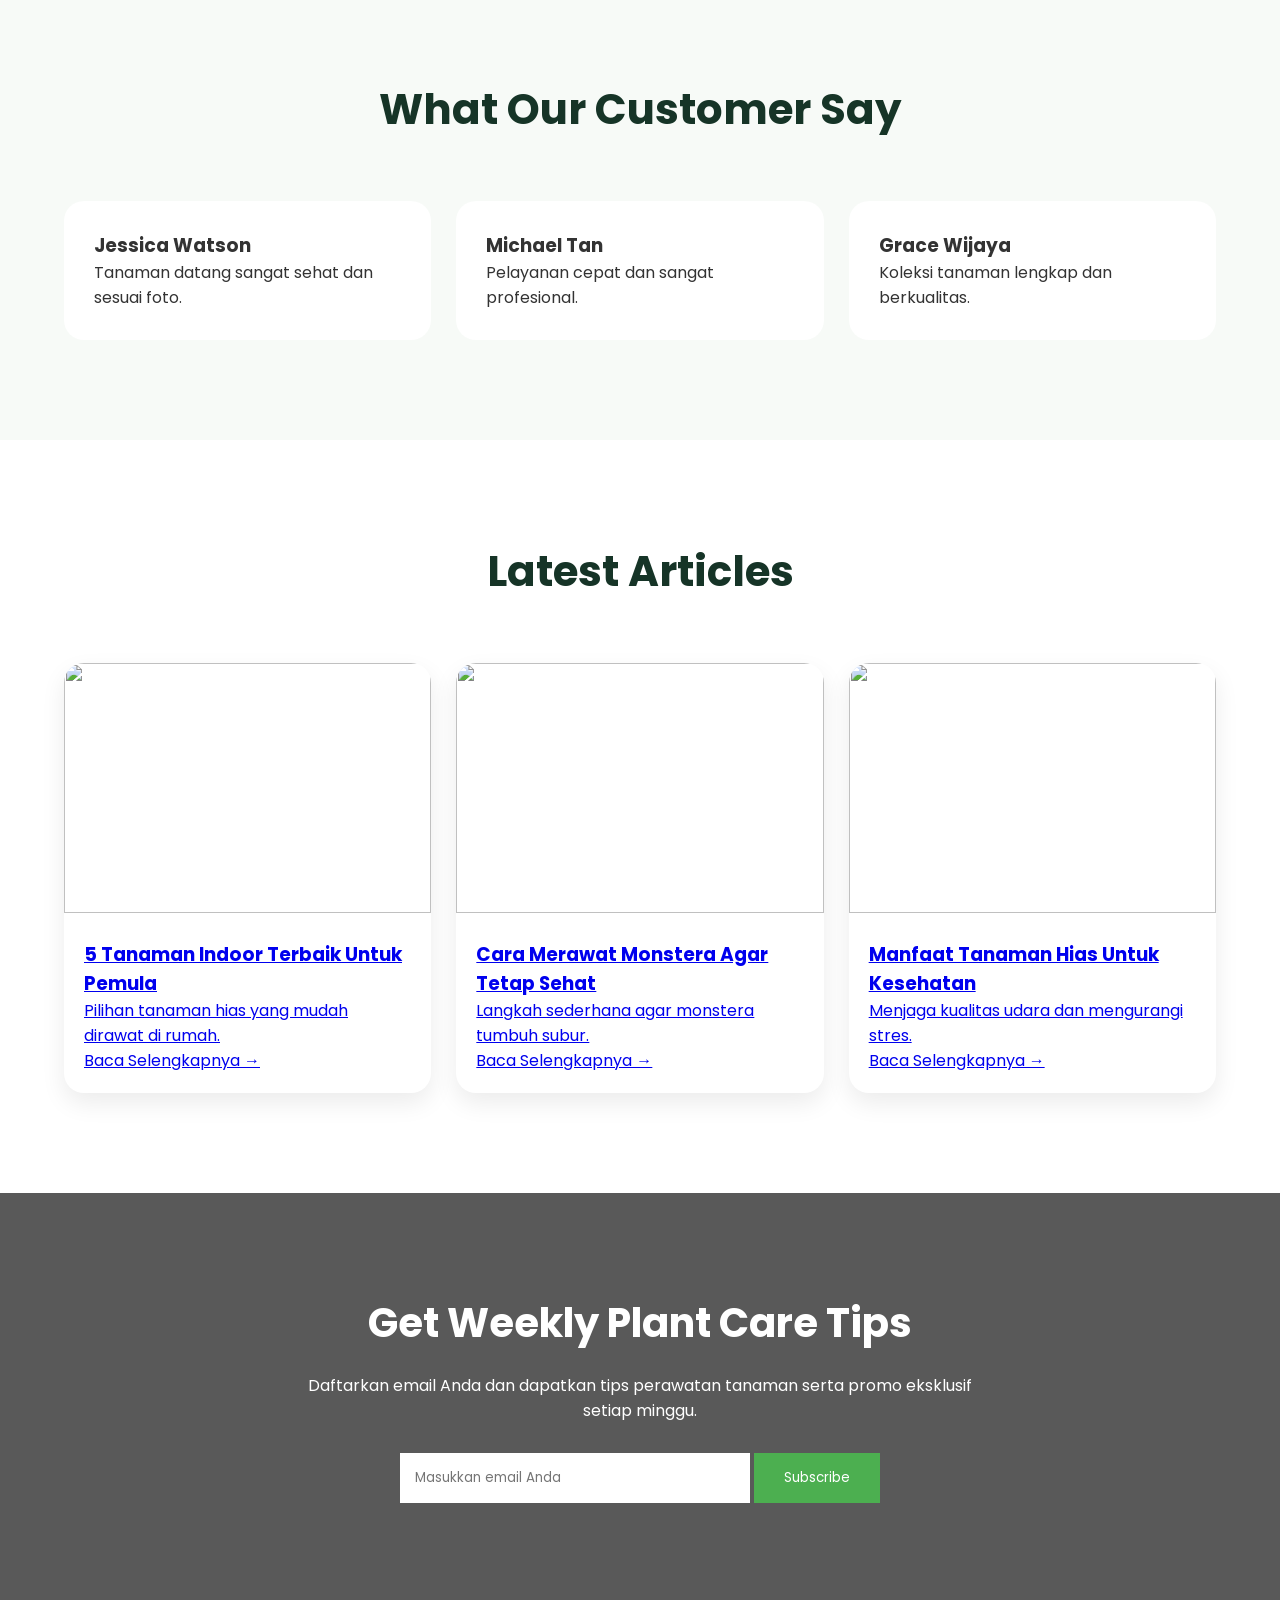
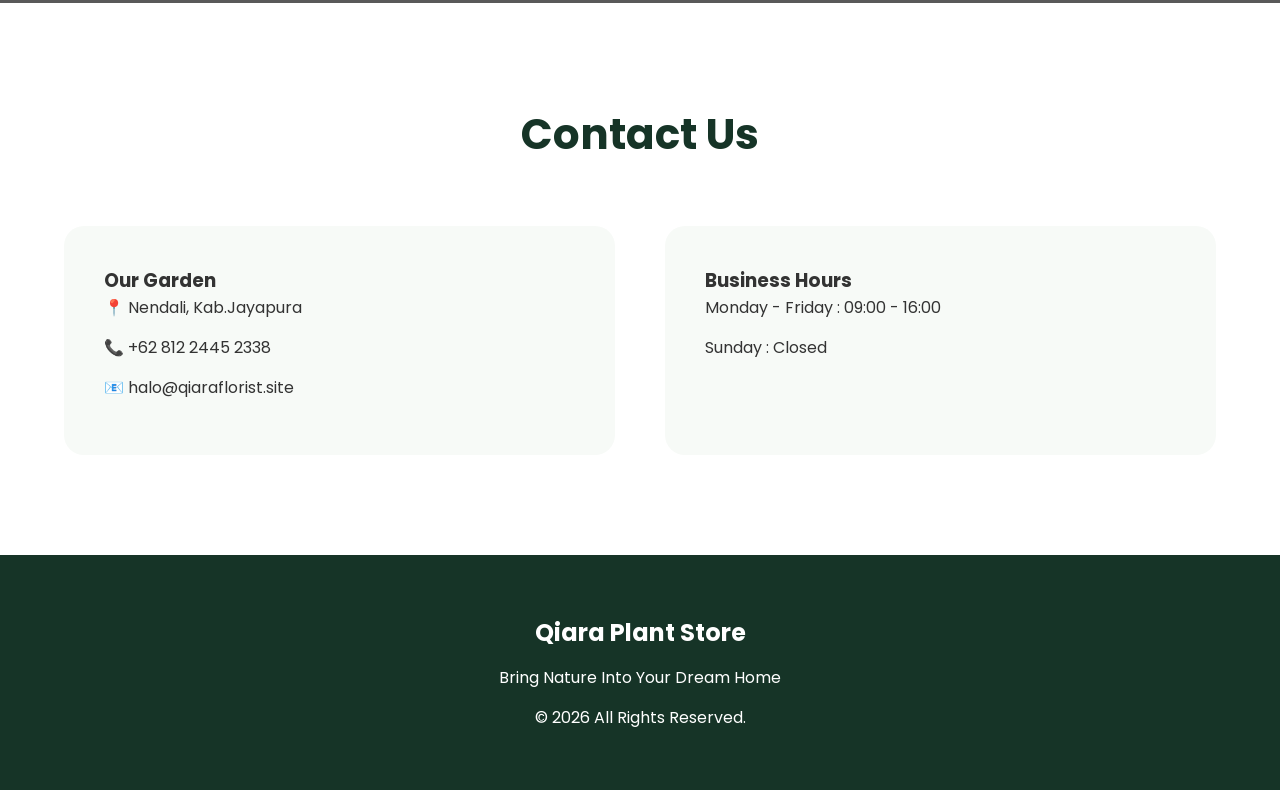
==== commit 5f4d1be9: "dajsdhajkda" ====
--- a/index.html
+++ b/index.html
@@ -108,7 +108,8 @@
 <section id="about" class="about">
 <div class="container about-content">
 
-<img src="https://images.unsplash.com/photo-1485955900006-10f4d324d411?q=80&w=1200">
+<!-- <img src="https://images.unsplash.com/photo-1485955900006-10f4d324d411?q=80&w=1200"> -->
+ <img src="img/team/owner.jpeg" width="1200">
 
 <div class="about-text">
 
@@ -118,11 +119,22 @@
         Qiara Florist menghadirkan berbagai pilihan tanaman hias, bunga, dan perlengkapan taman berkualitas untuk mempercantik rumah, kantor, maupun ruang terbuka Anda.
     </p>
 
-    <br>
-
-    <p>
+
+    <!-- <p>
         Kami percaya bahwa tanaman dapat menciptakan suasana yang lebih hijau, segar dan nyaman dalam setiap lingkungan.
-    </p>
+    </p> -->
+
+    <div class="owner-quote">
+        <p>
+            "Setiap tanaman memiliki cerita dan keindahannya sendiri. Melalui Qiara Florist, kami ingin menghadirkan sentuhan alam yang dapat membawa kenyamanan, kebahagiaan, dan kehidupan ke setiap rumah."
+        </p>
+
+        <h4>
+            Anastasya Victoria Samberi
+        </h4>
+
+        <span>Owner, Qiara Florist</span>
+    </div>
 
 </div>
 
--- a/style.css
+++ b/style.css
@@ -248,7 +248,7 @@
 }
 
 .about img{
-    width:100%;
+    width:70%;
     border-radius:25px;
 }
 
@@ -736,3 +736,28 @@
         box-shadow:0 0 0 0 rgba(37,211,102,0);
     }
 }
+
+.owner-quote{
+    margin-top:30px;
+    padding:25px;
+    background:#f7faf7;
+    border-left:4px solid #4CAF50;
+    border-radius:15px;
+}
+
+.owner-quote p{
+    font-style:italic;
+    color:#444;
+    margin-bottom:15px;
+}
+
+.owner-quote h4{
+    color:#163427;
+    font-size:18px;
+    margin-bottom:3px;
+}
+
+.owner-quote span{
+    color:#777;
+    font-size:14px;
+}
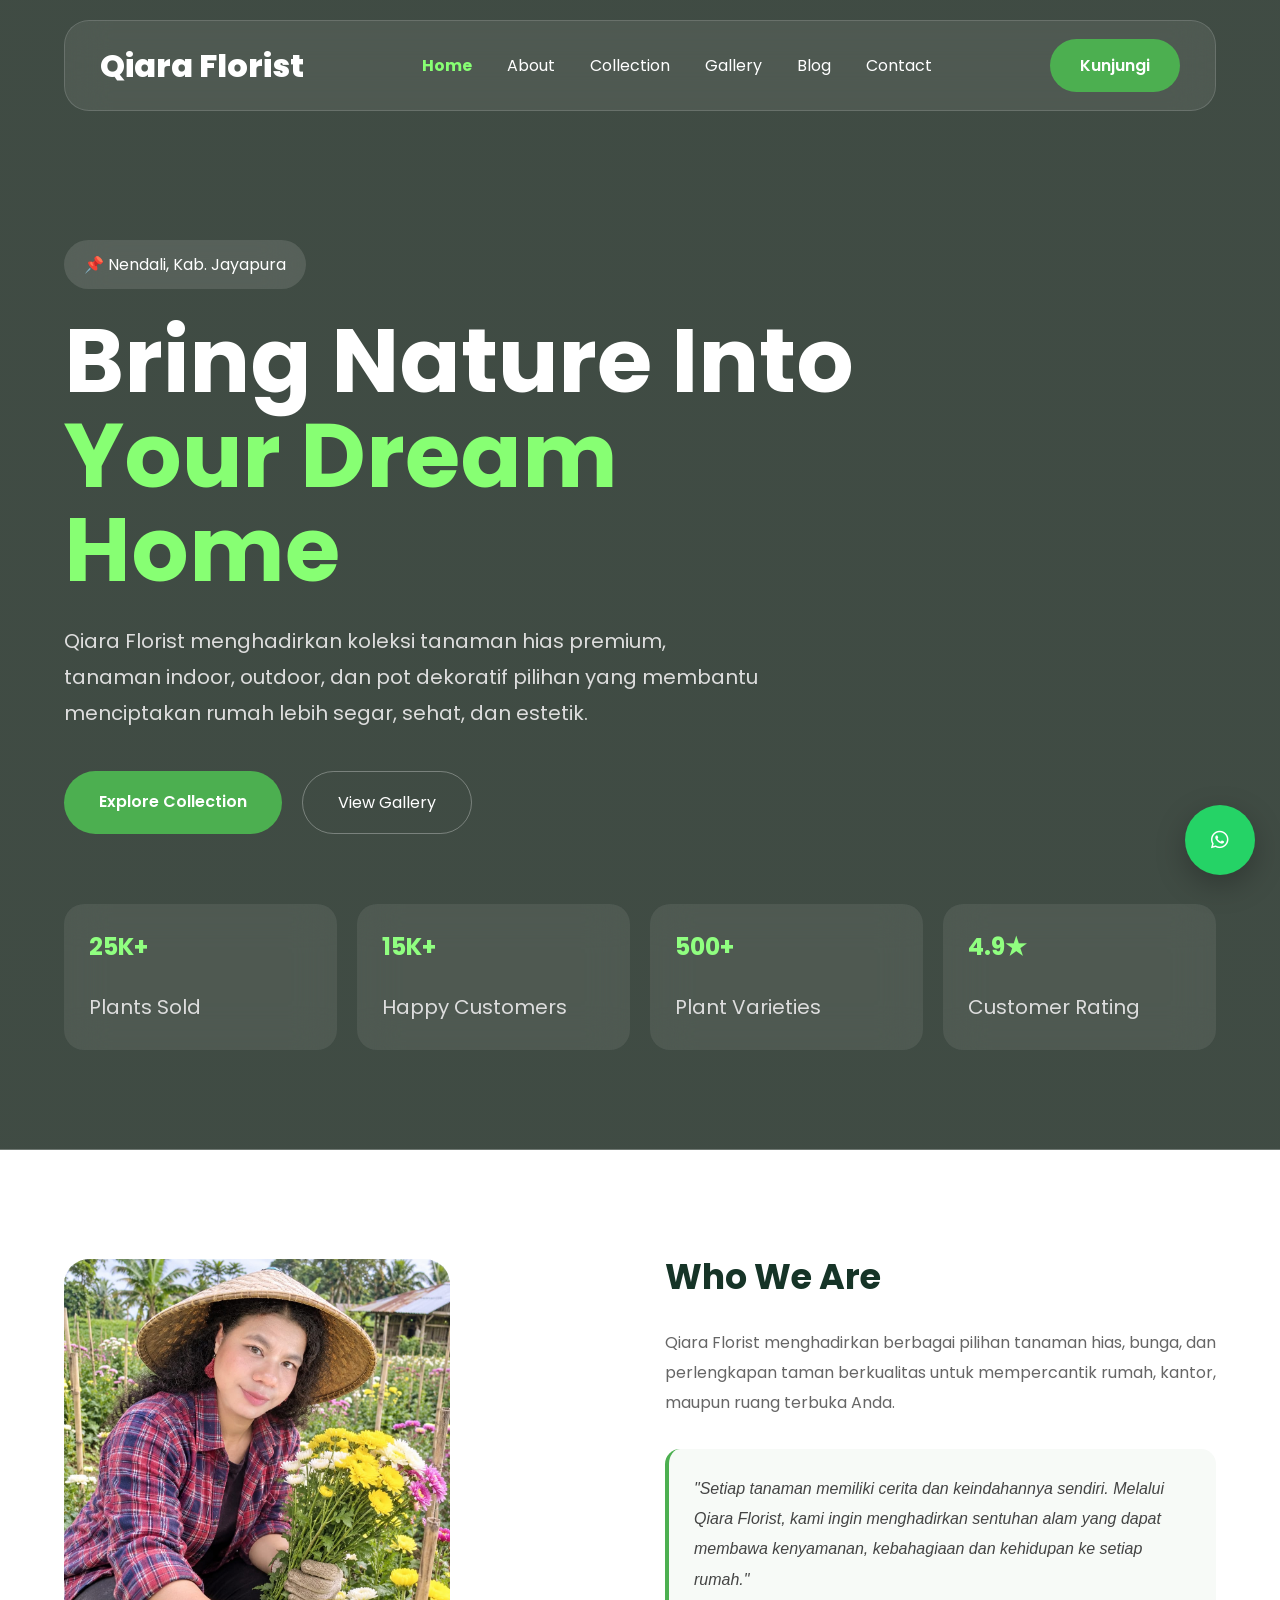
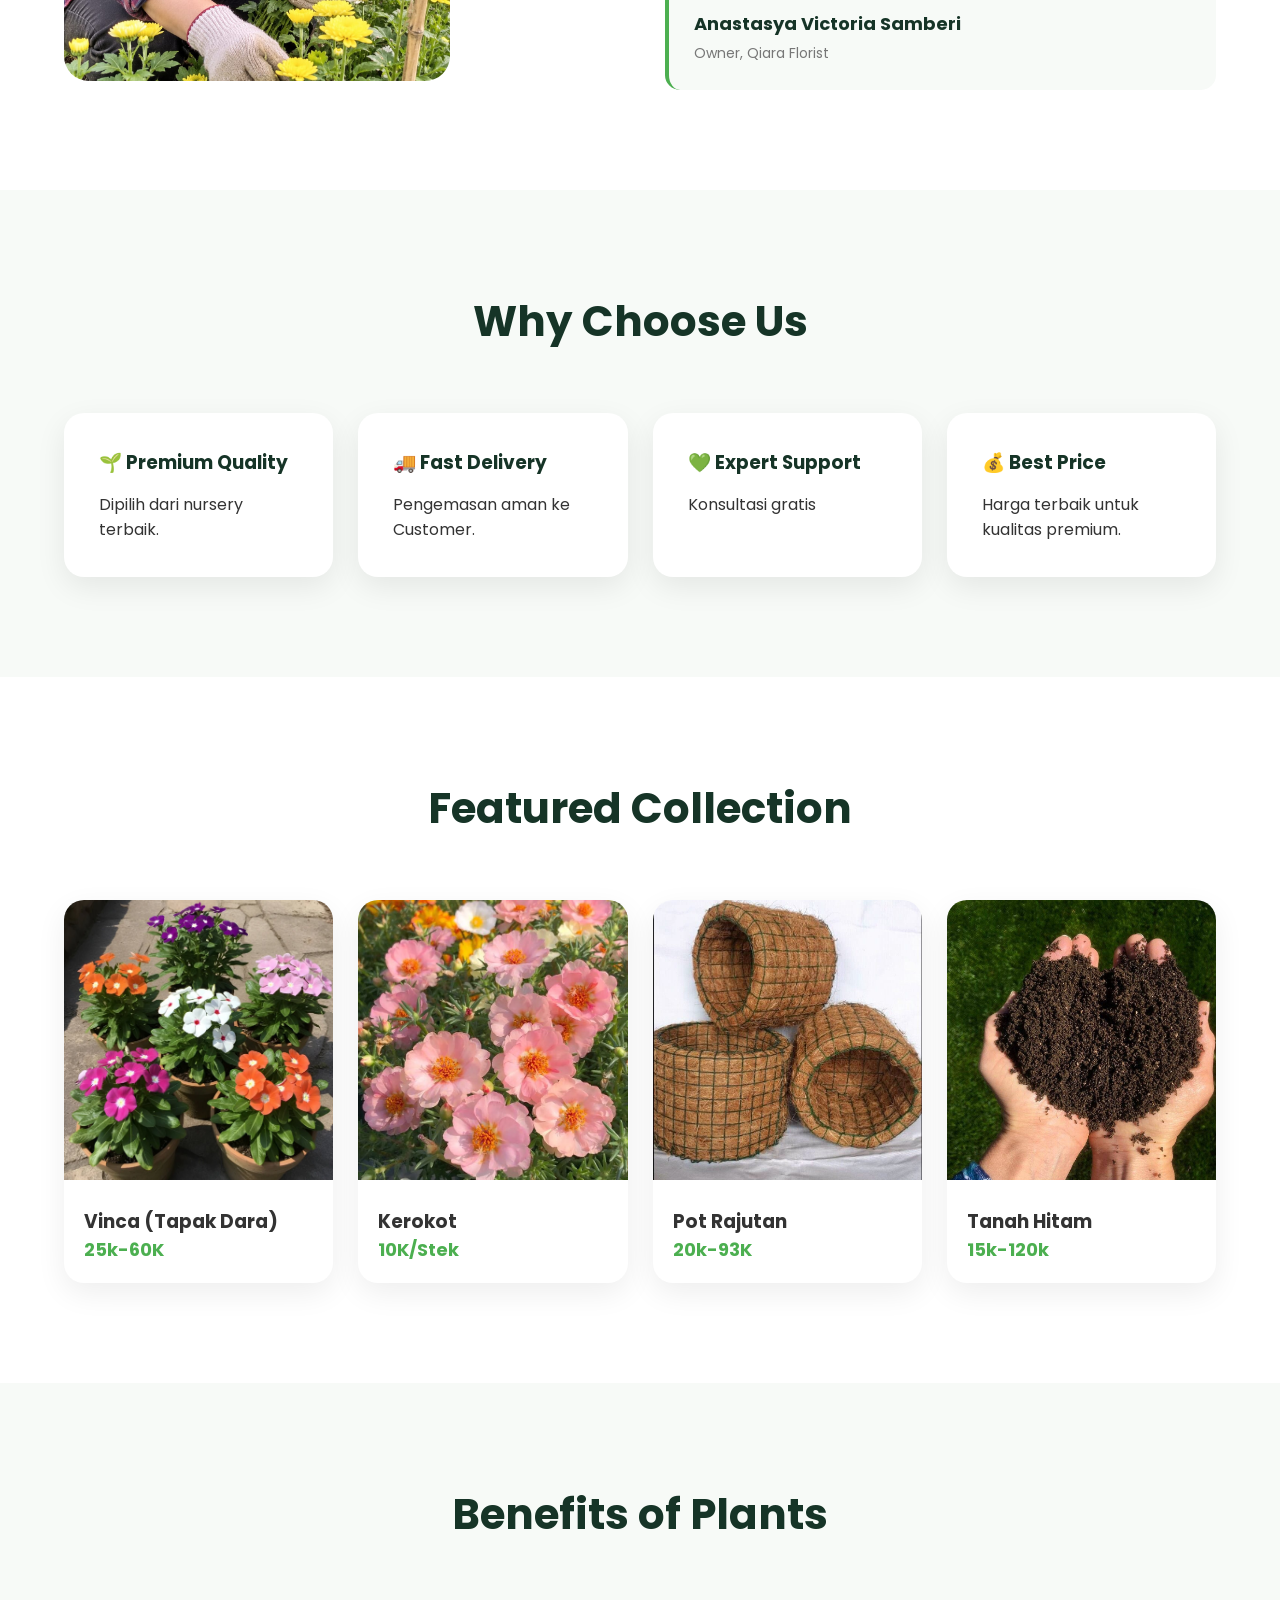
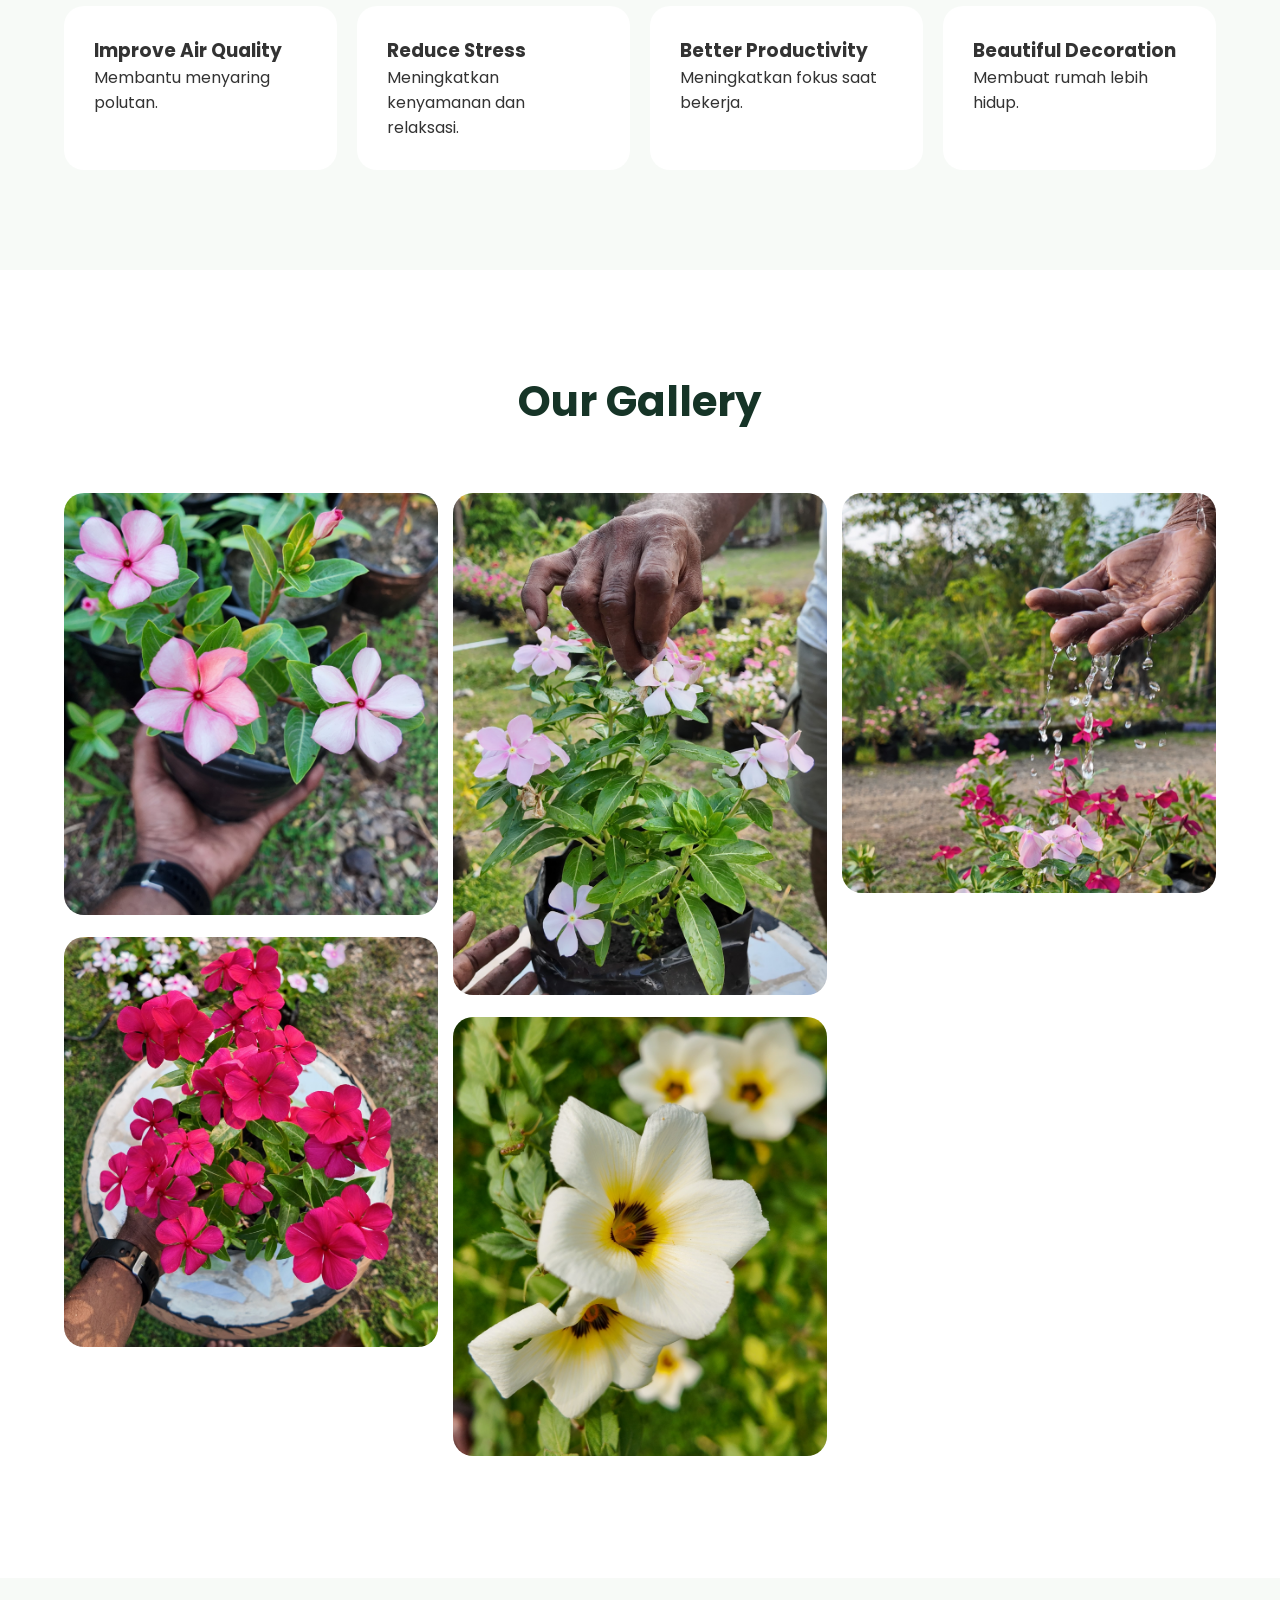
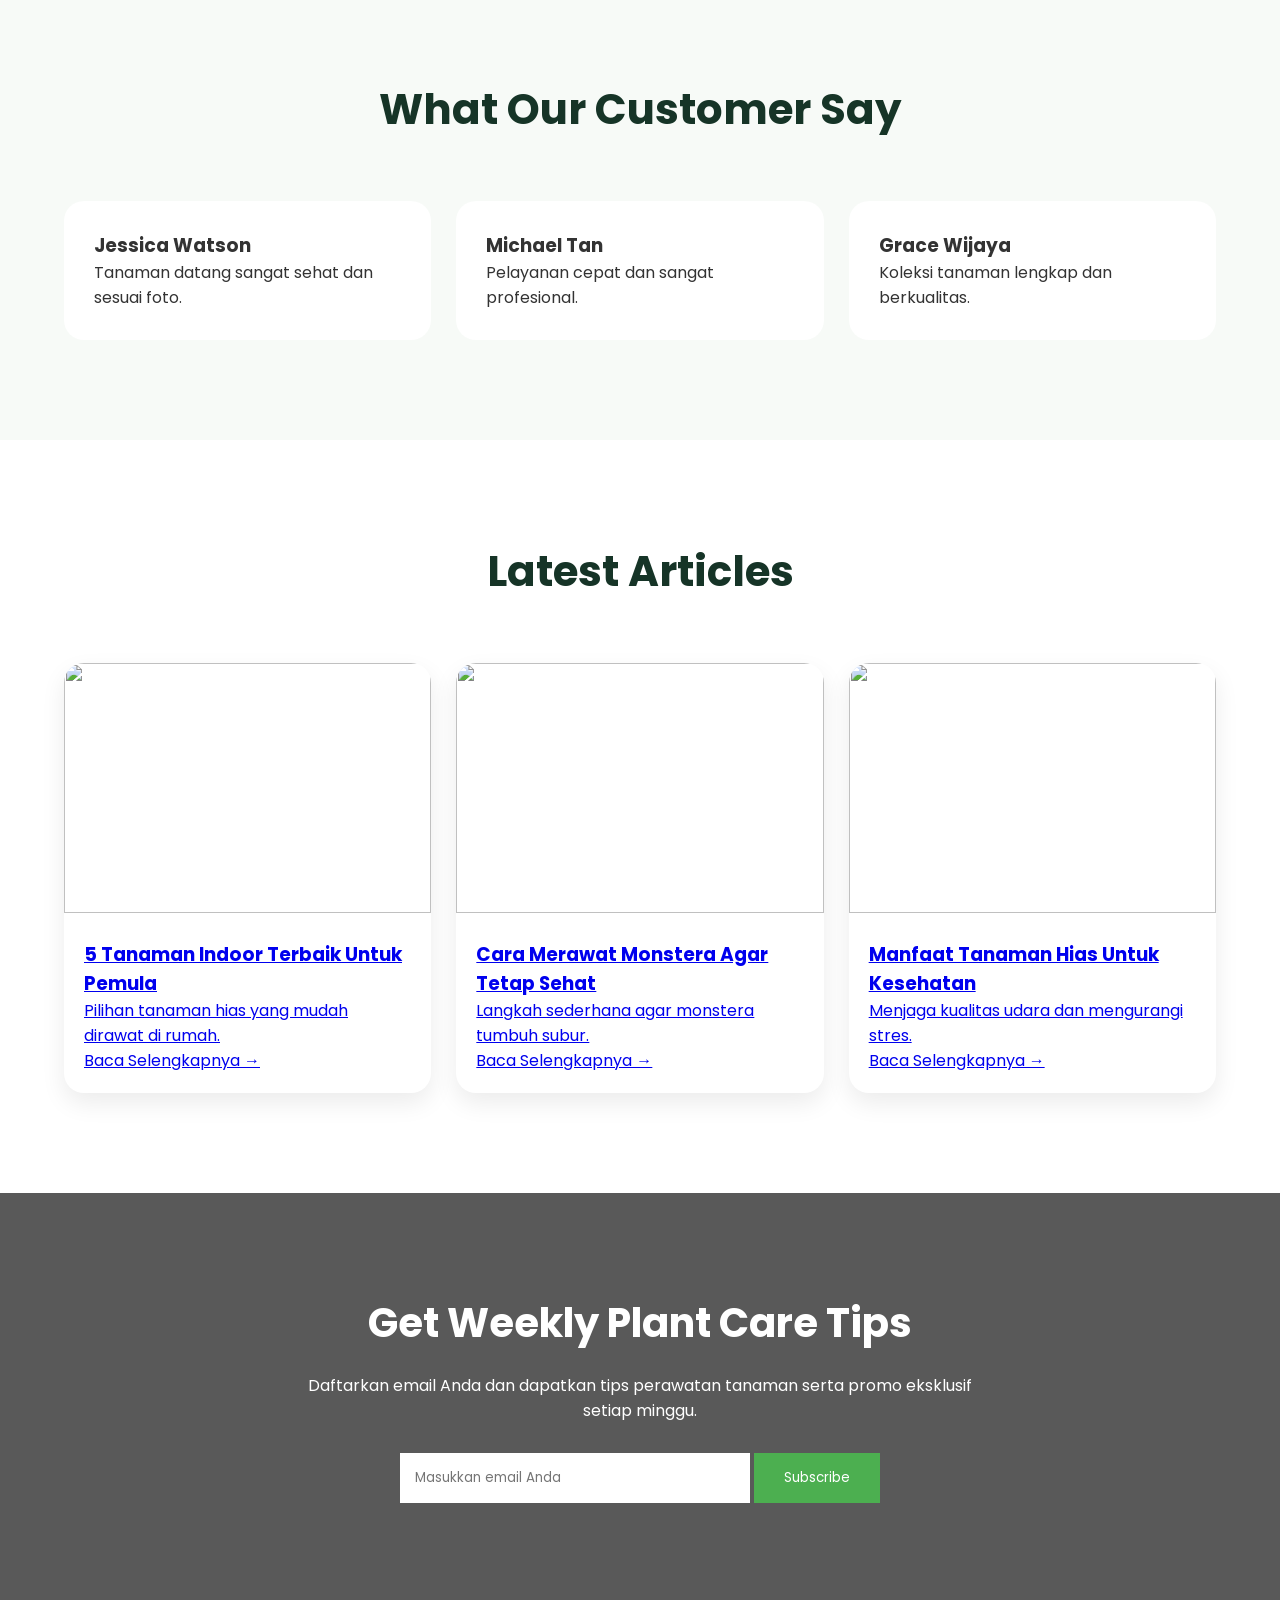
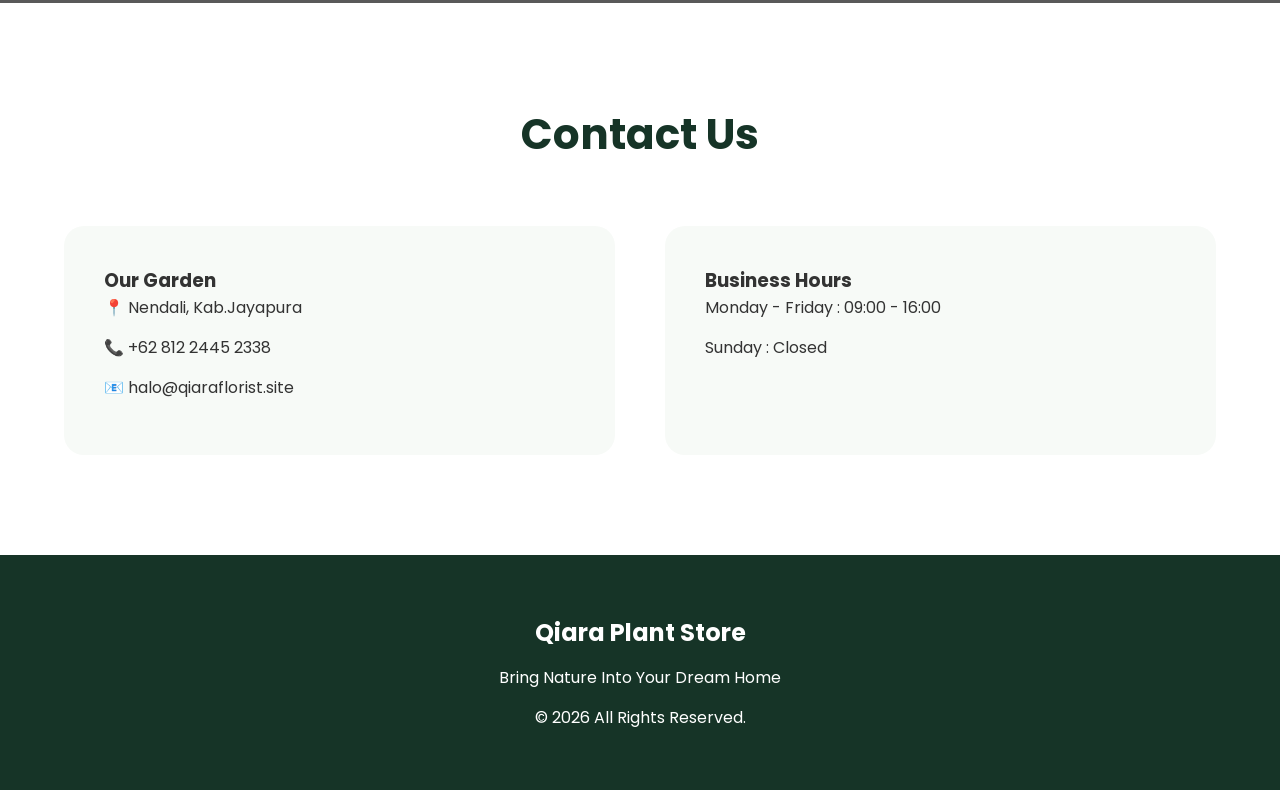
==== commit 88d33446: "link img" ====
--- a/index.html
+++ b/index.html
@@ -126,7 +126,7 @@
 
     <div class="owner-quote">
         <p>
-            "Setiap tanaman memiliki cerita dan keindahannya sendiri. Melalui Qiara Florist, kami ingin menghadirkan sentuhan alam yang dapat membawa kenyamanan, kebahagiaan, dan kehidupan ke setiap rumah."
+            "Setiap tanaman memiliki cerita dan keindahannya sendiri. Melalui Qiara Florist, kami ingin menghadirkan sentuhan alam yang dapat membawa kenyamanan, kebahagiaan dan kehidupan ke setiap rumah."
         </p>
 
         <h4>
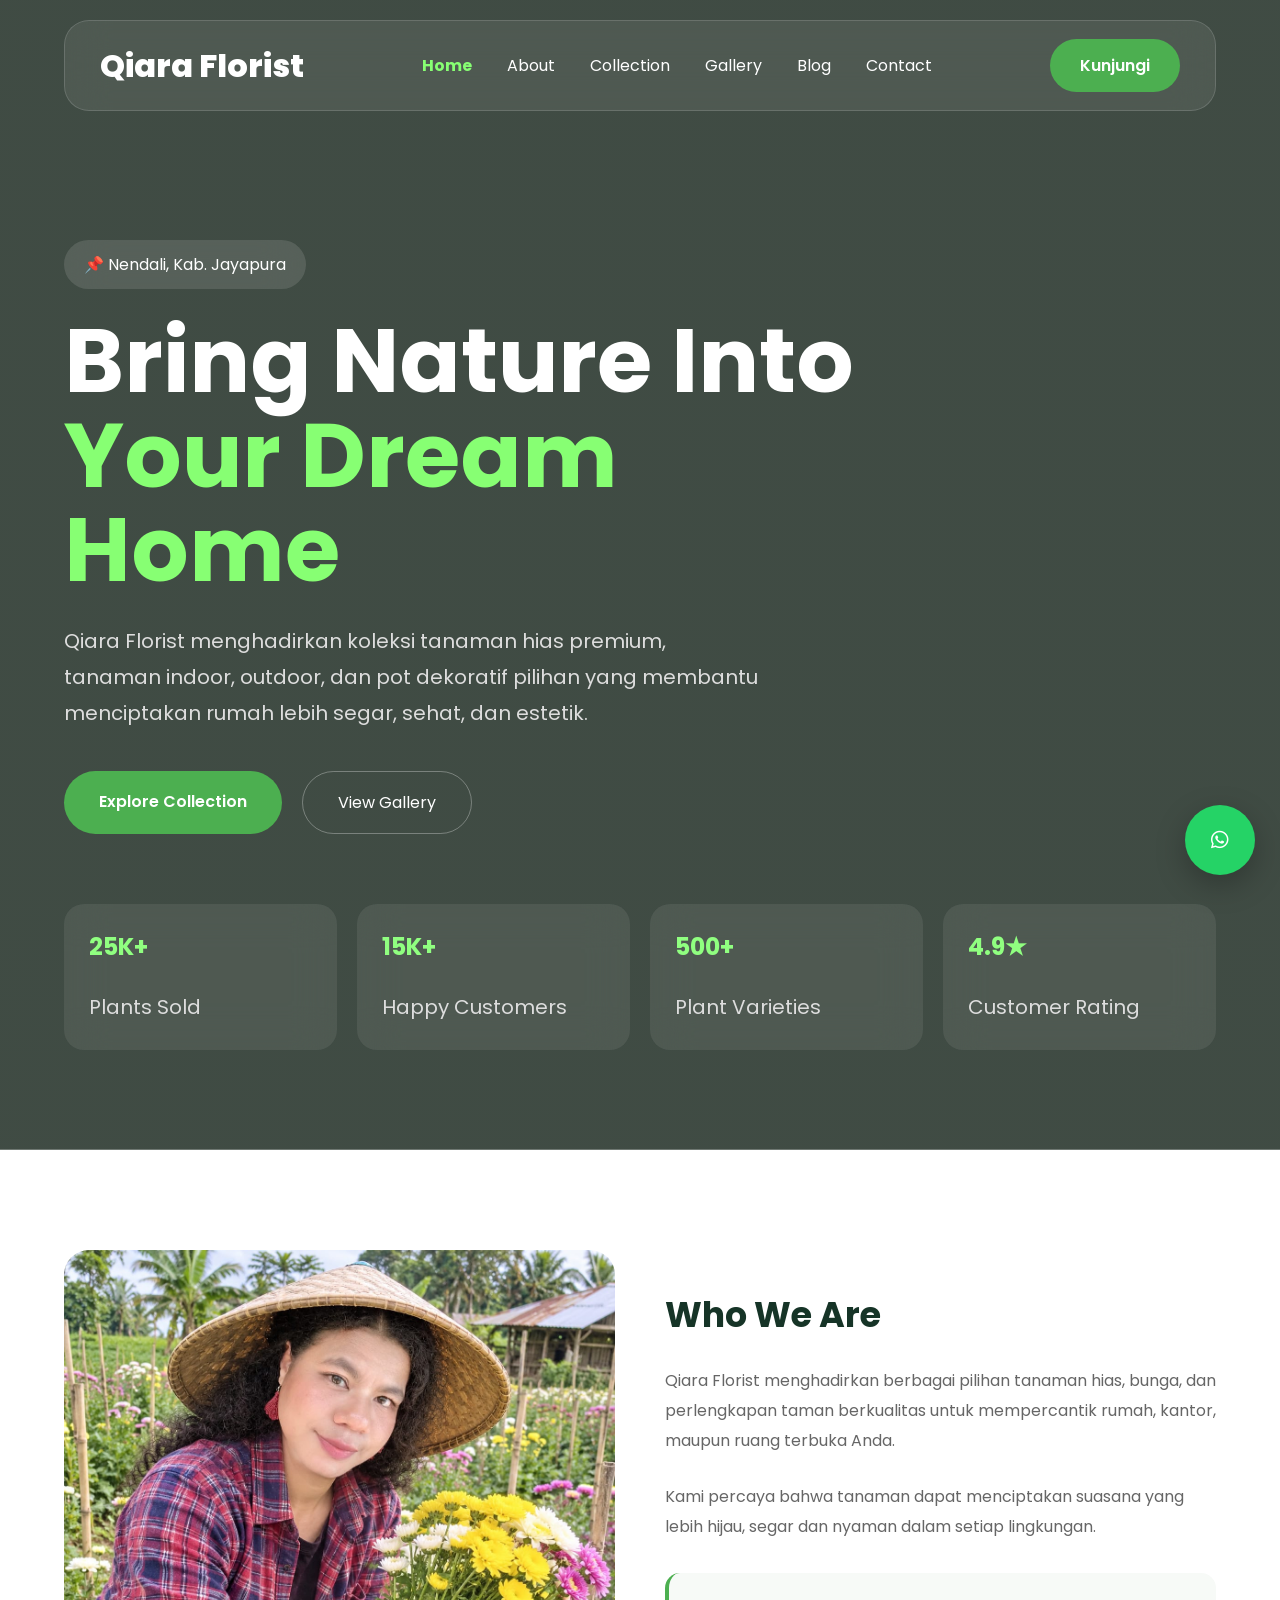
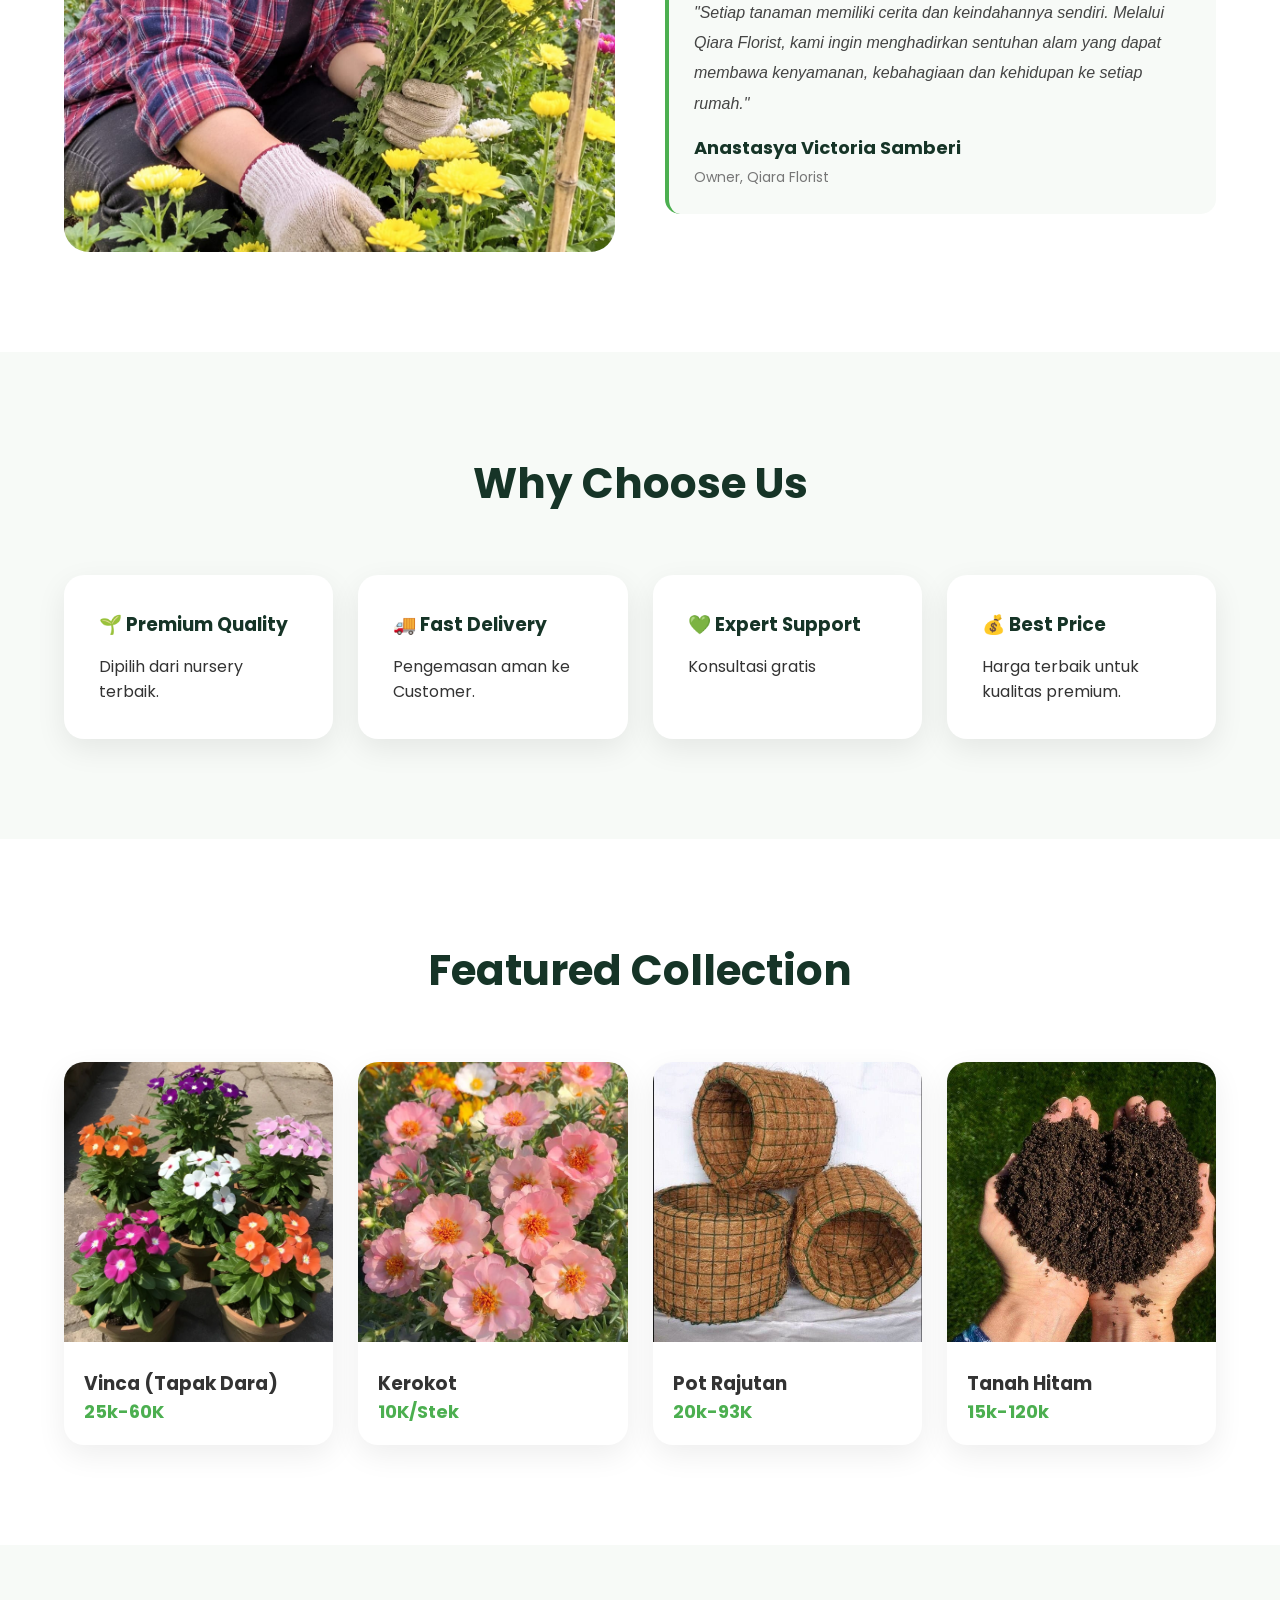
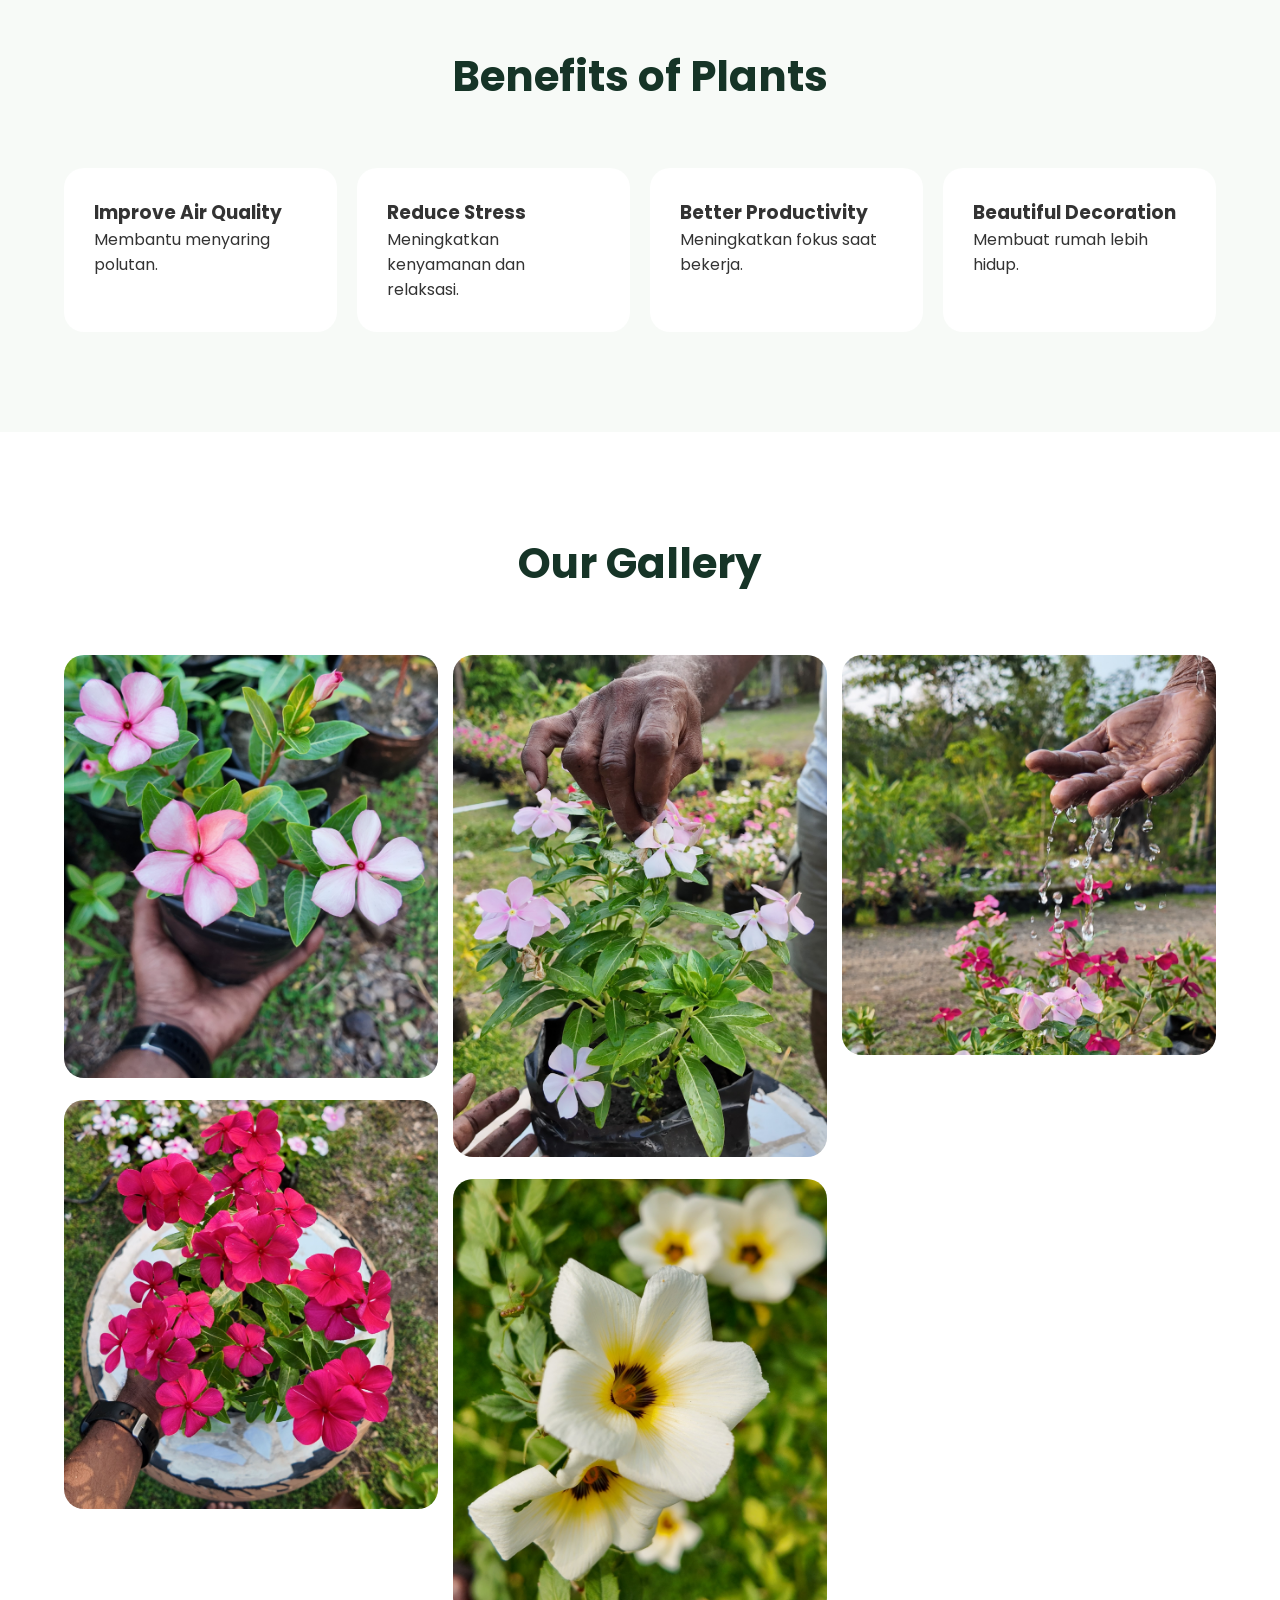
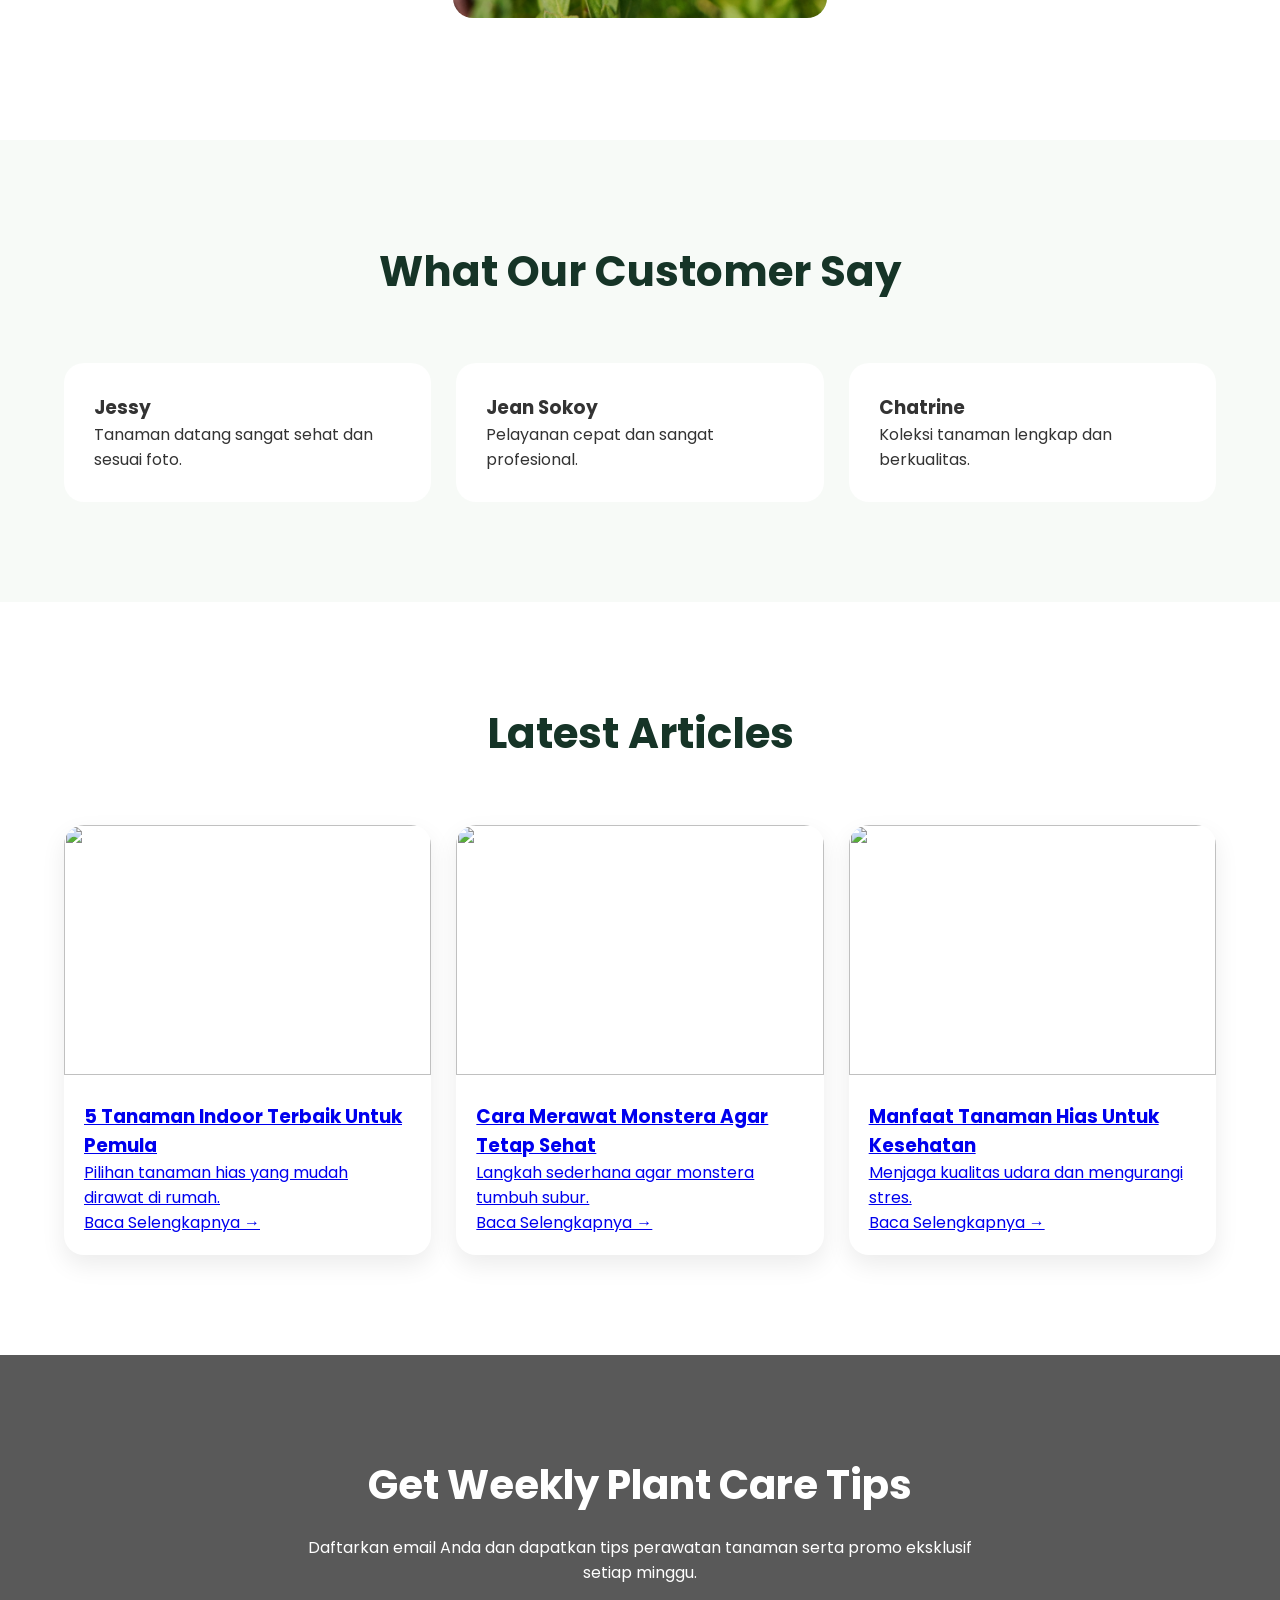
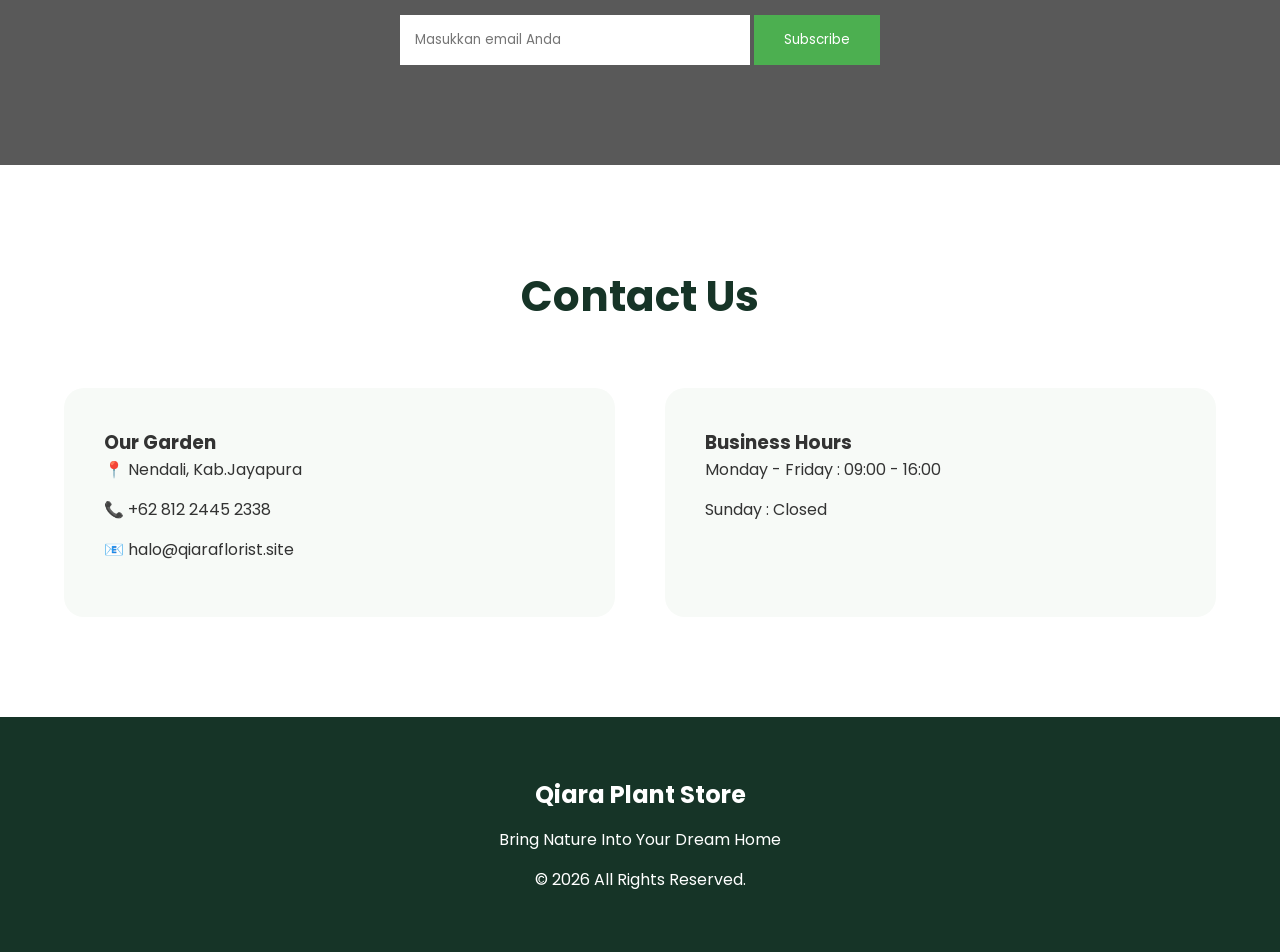
==== commit f7d3372a: "dsadada" ====
--- a/index.html
+++ b/index.html
@@ -119,10 +119,11 @@
         Qiara Florist menghadirkan berbagai pilihan tanaman hias, bunga, dan perlengkapan taman berkualitas untuk mempercantik rumah, kantor, maupun ruang terbuka Anda.
     </p>
 
-
-    <!-- <p>
+    <br>
+
+    <p>
         Kami percaya bahwa tanaman dapat menciptakan suasana yang lebih hijau, segar dan nyaman dalam setiap lingkungan.
-    </p> -->
+    </p>
 
     <div class="owner-quote">
         <p>
@@ -292,17 +293,17 @@
 <div class="testimonial-grid">
 
 <div class="testi">
-<h3>Jessica Watson</h3>
+<h3>Jessy</h3>
 <p>Tanaman datang sangat sehat dan sesuai foto.</p>
 </div>
 
 <div class="testi">
-<h3>Michael Tan</h3>
+<h3>Jean Sokoy</h3>
 <p>Pelayanan cepat dan sangat profesional.</p>
 </div>
 
 <div class="testi">
-<h3>Grace Wijaya</h3>
+<h3>Chatrine</h3>
 <p>Koleksi tanaman lengkap dan berkualitas.</p>
 </div>
 
--- a/style.css
+++ b/style.css
@@ -248,7 +248,7 @@
 }
 
 .about img{
-    width:70%;
+    width:100%;
     border-radius:25px;
 }
 
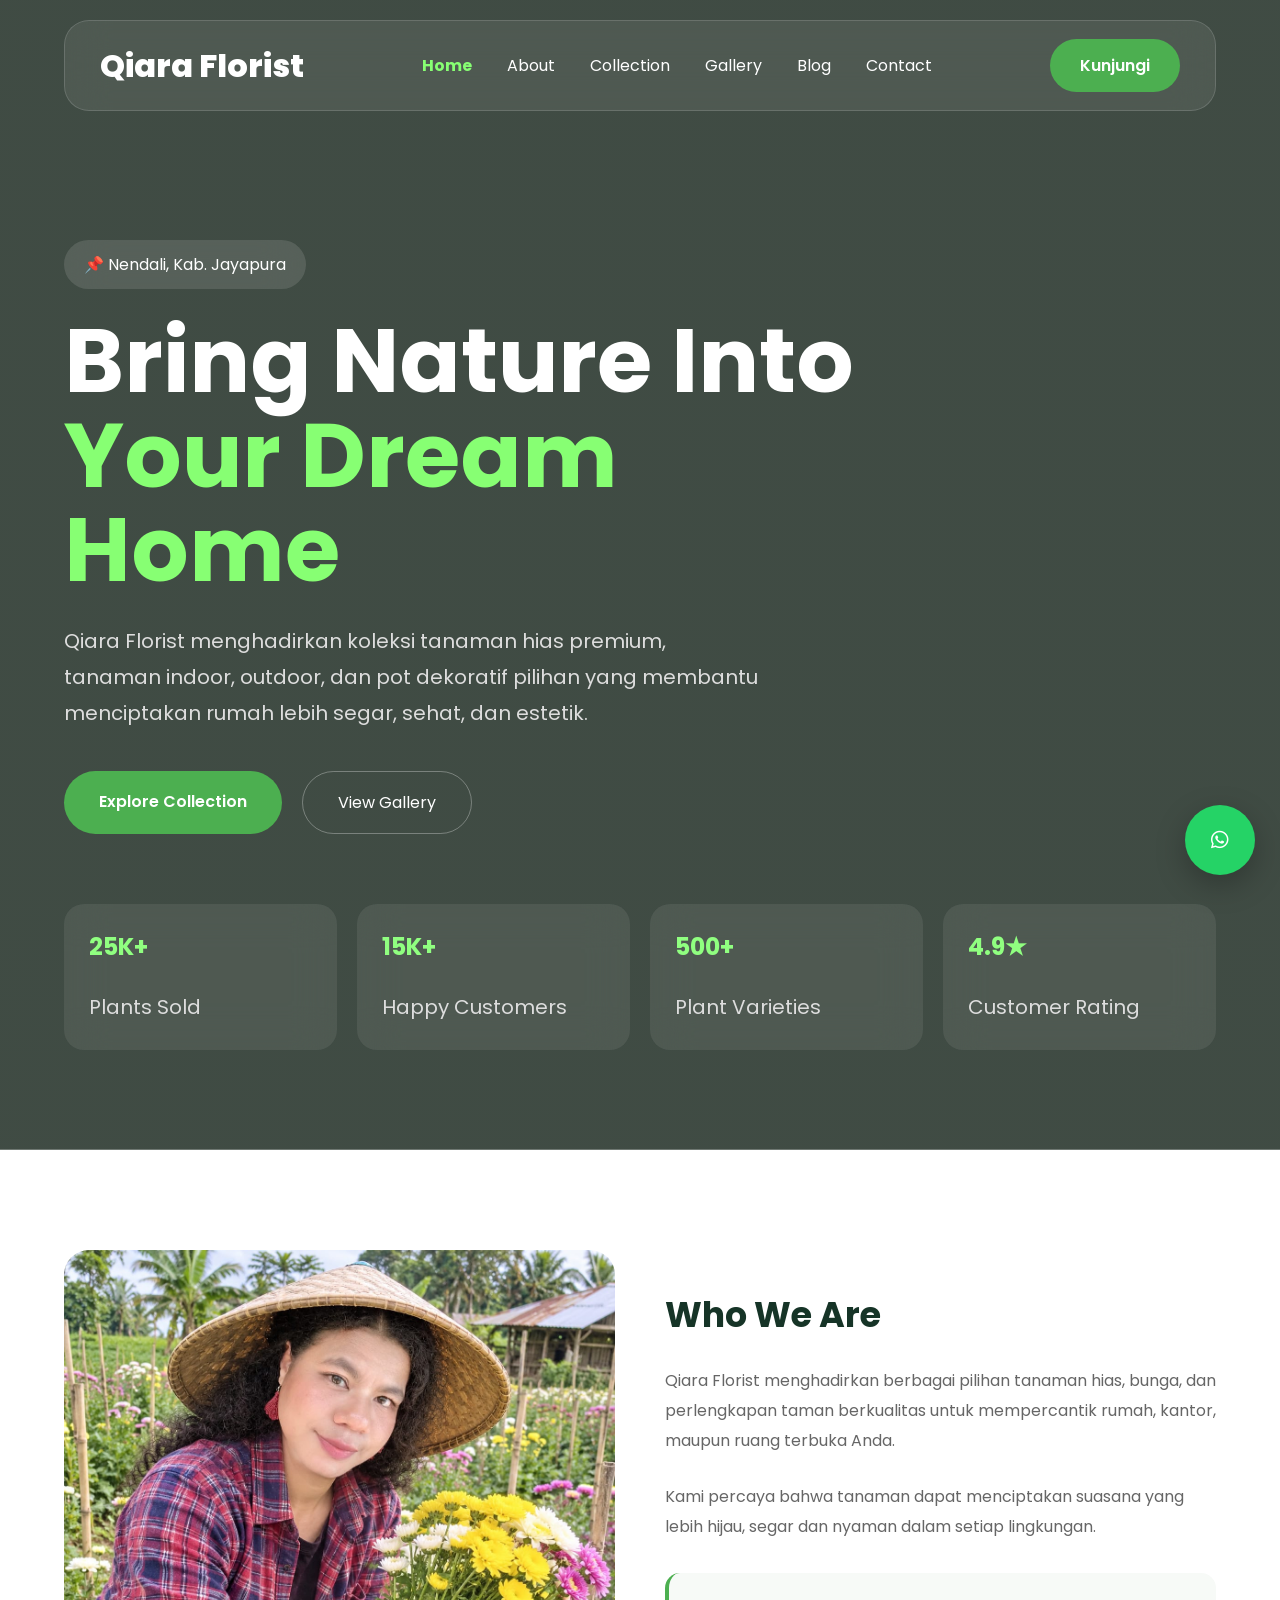
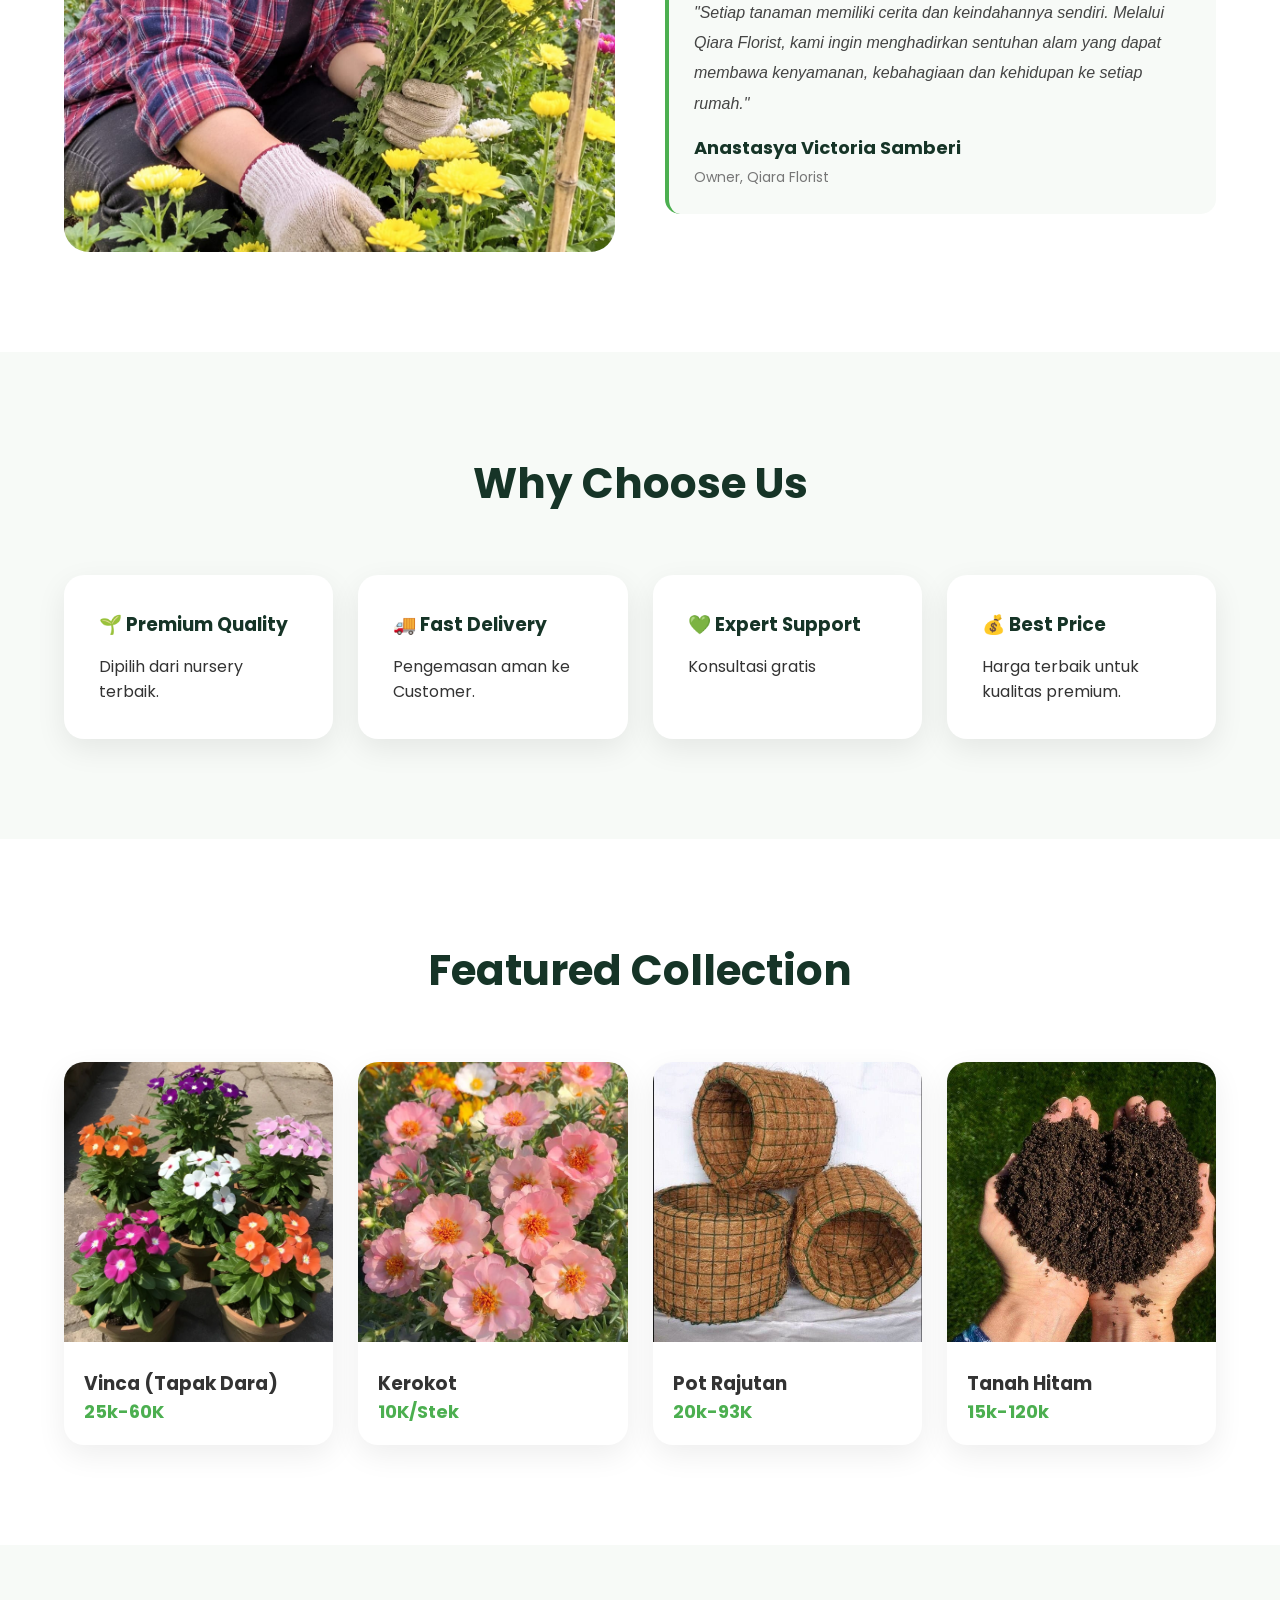
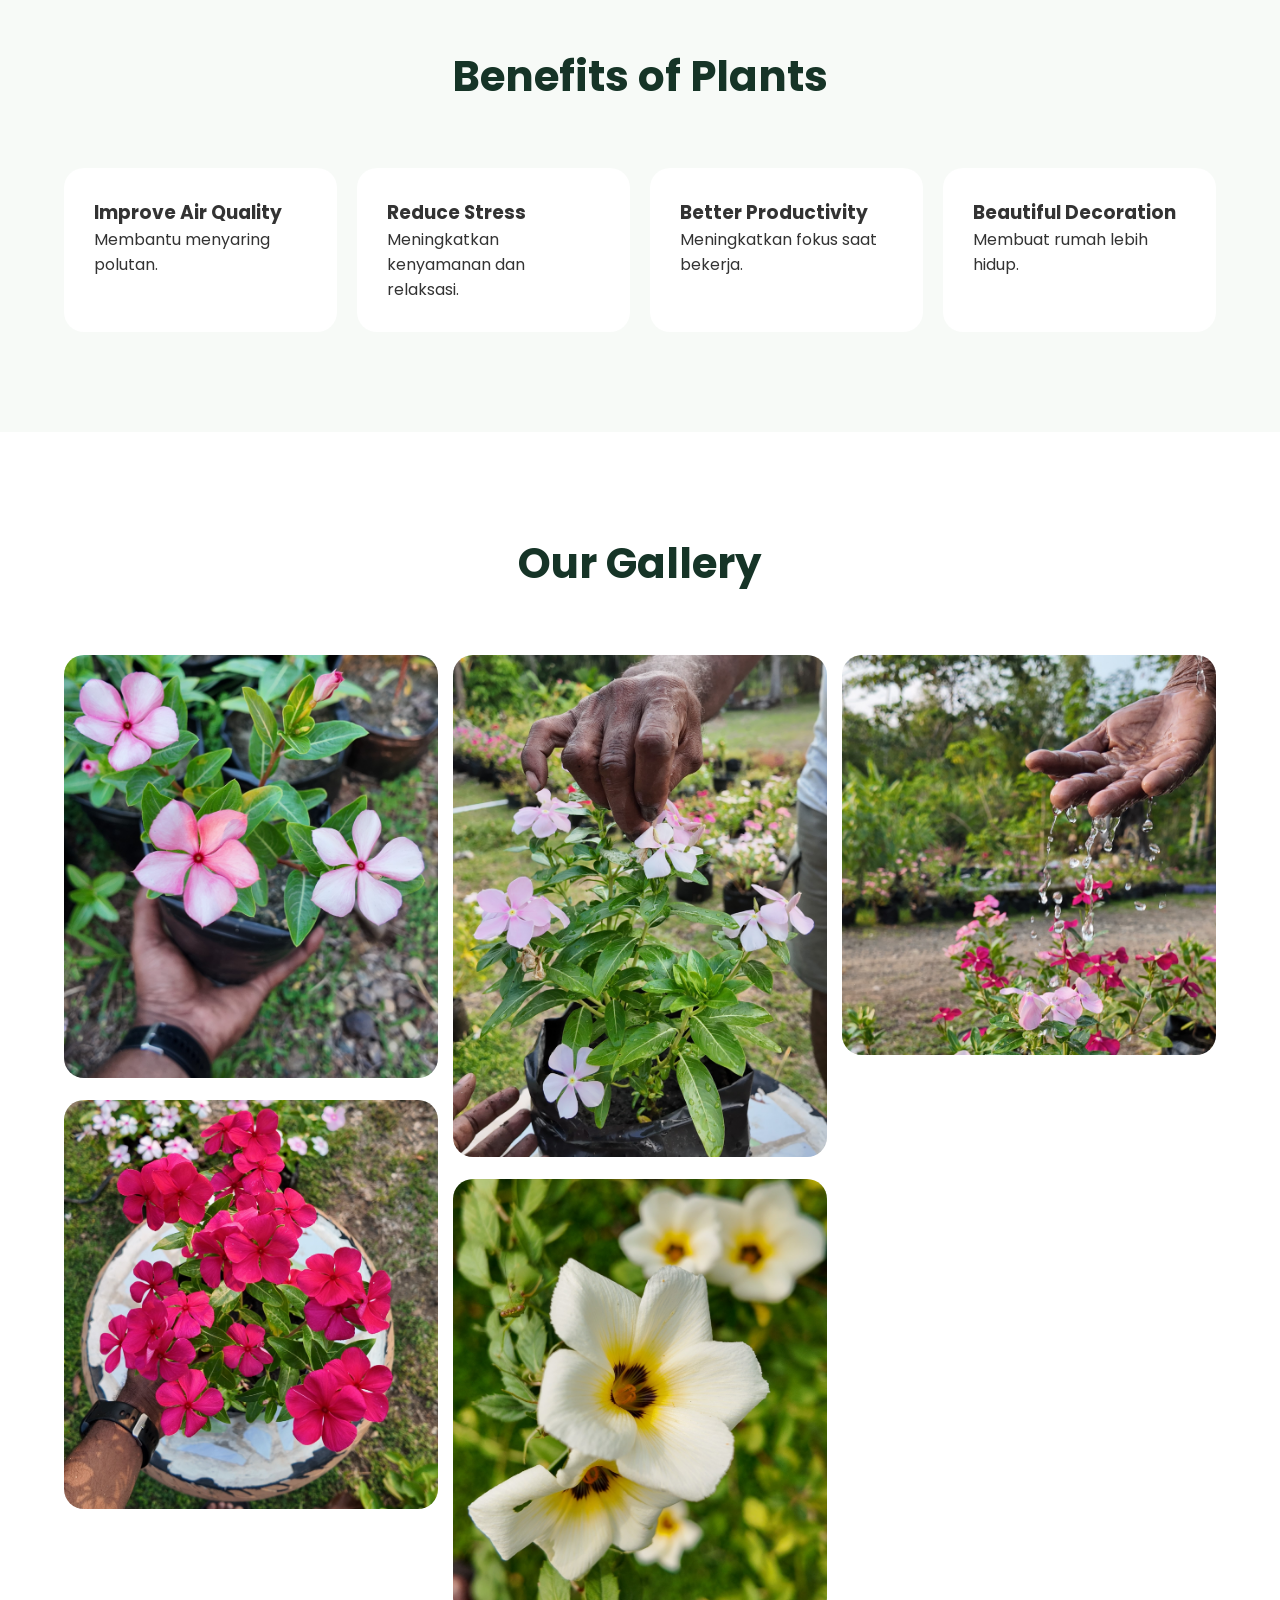
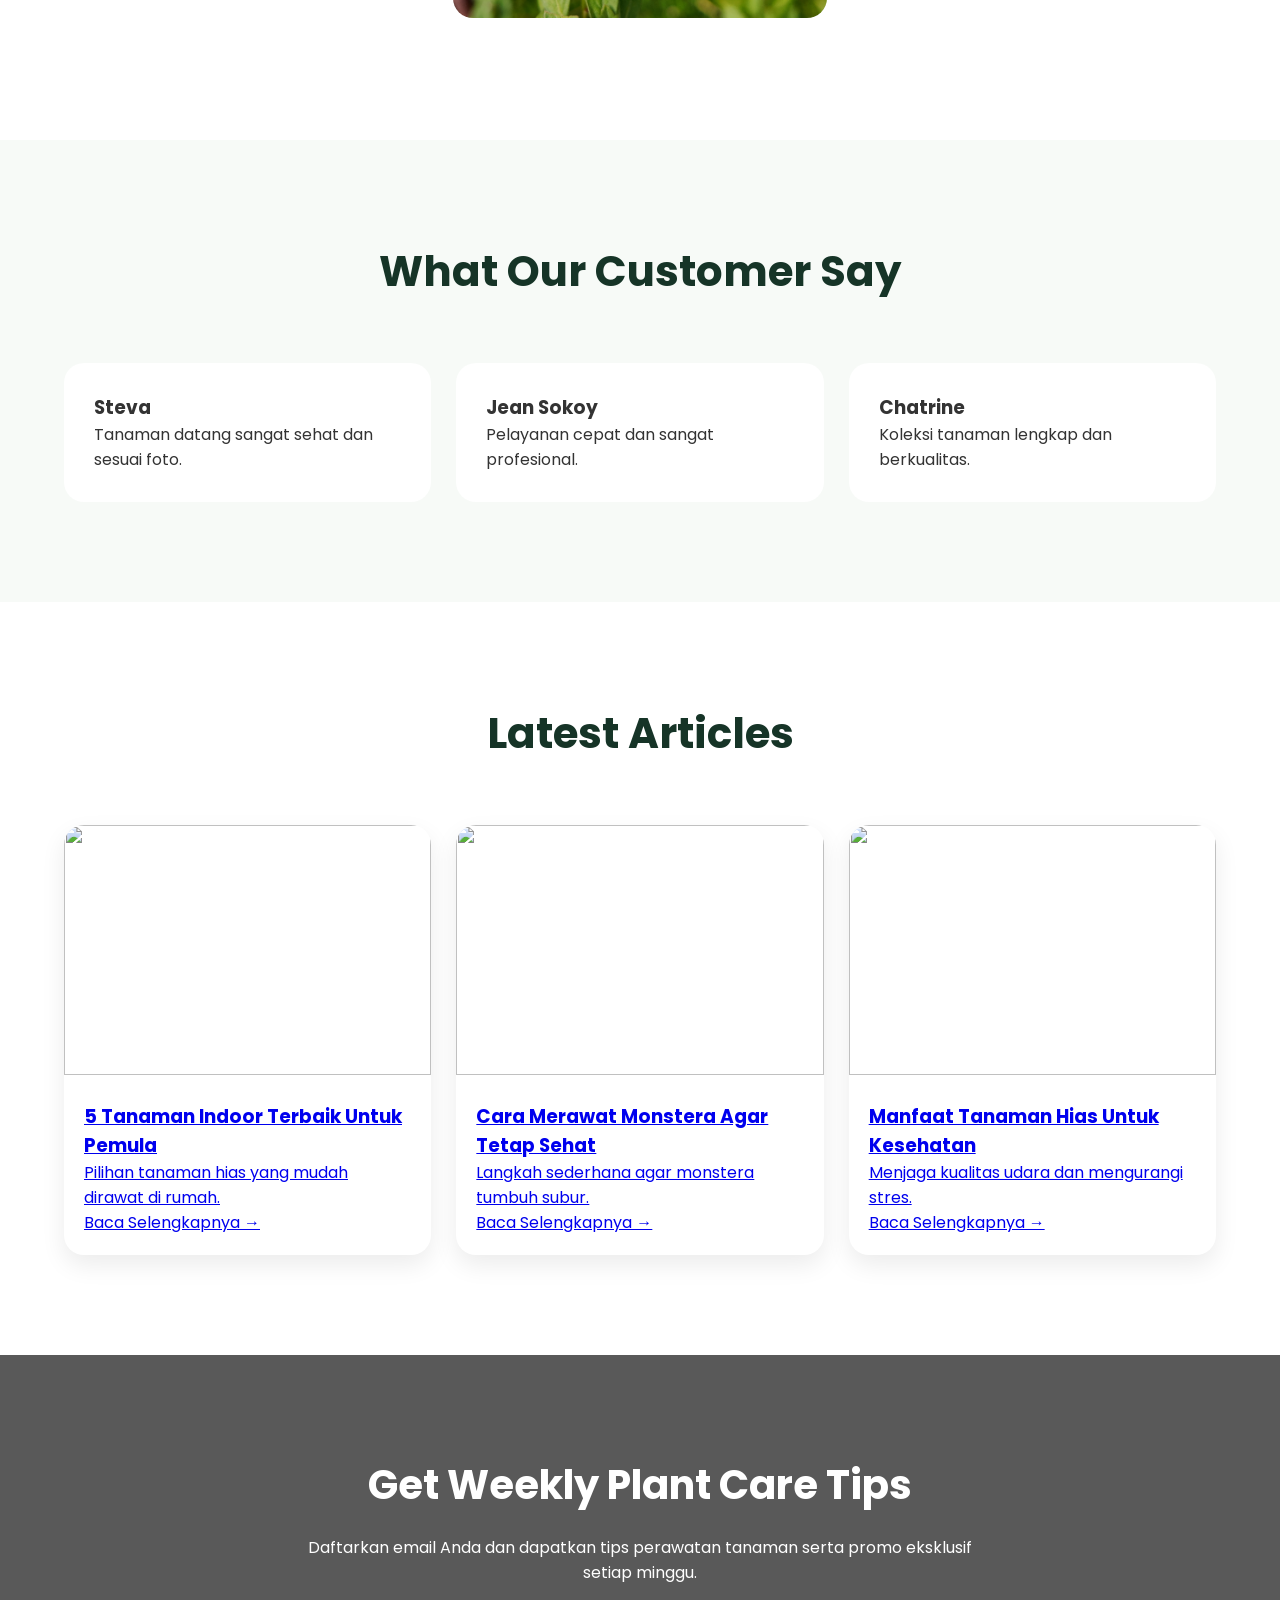
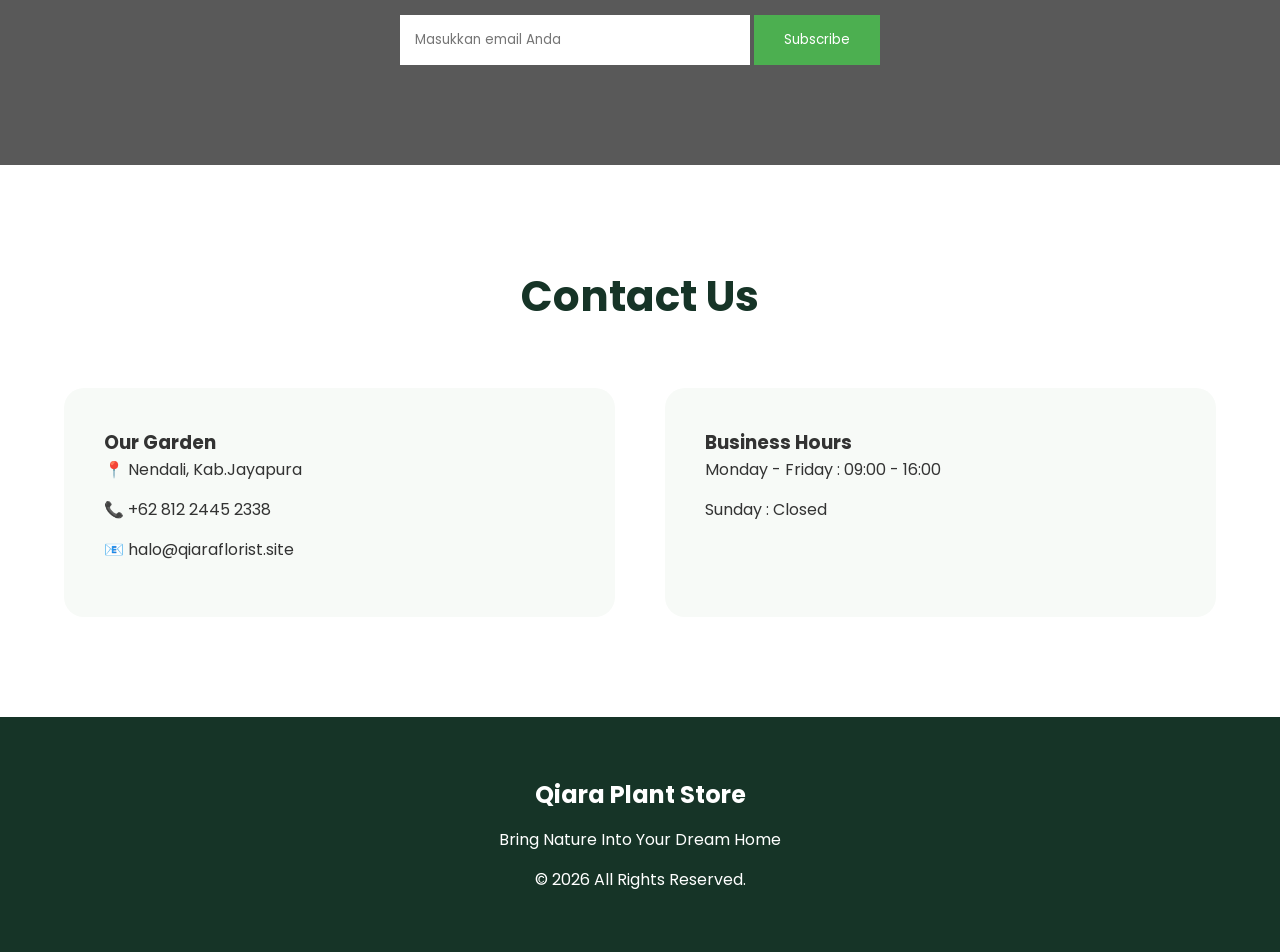
==== commit c7ba881b: "dsadada" ====
--- a/index.html
+++ b/index.html
@@ -293,7 +293,7 @@
 <div class="testimonial-grid">
 
 <div class="testi">
-<h3>Jessy</h3>
+<h3>Steva</h3>
 <p>Tanaman datang sangat sehat dan sesuai foto.</p>
 </div>
 
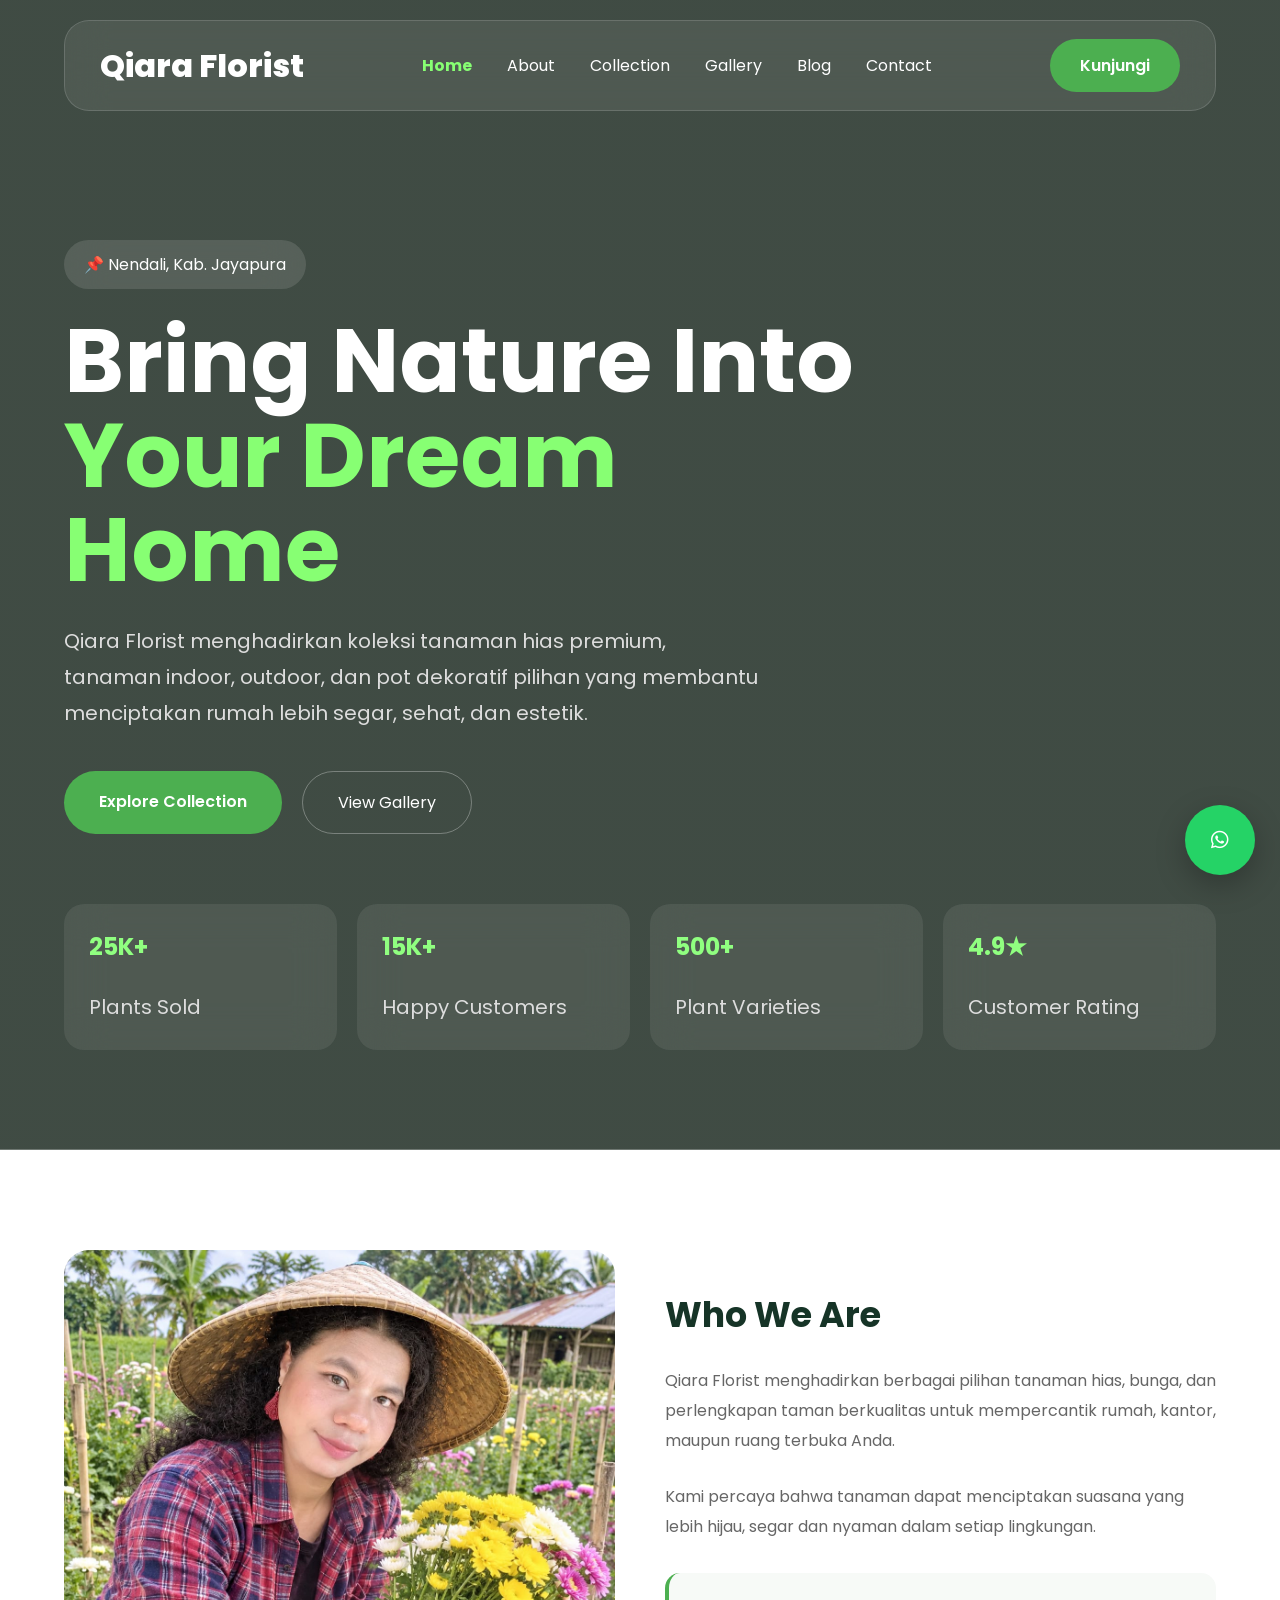
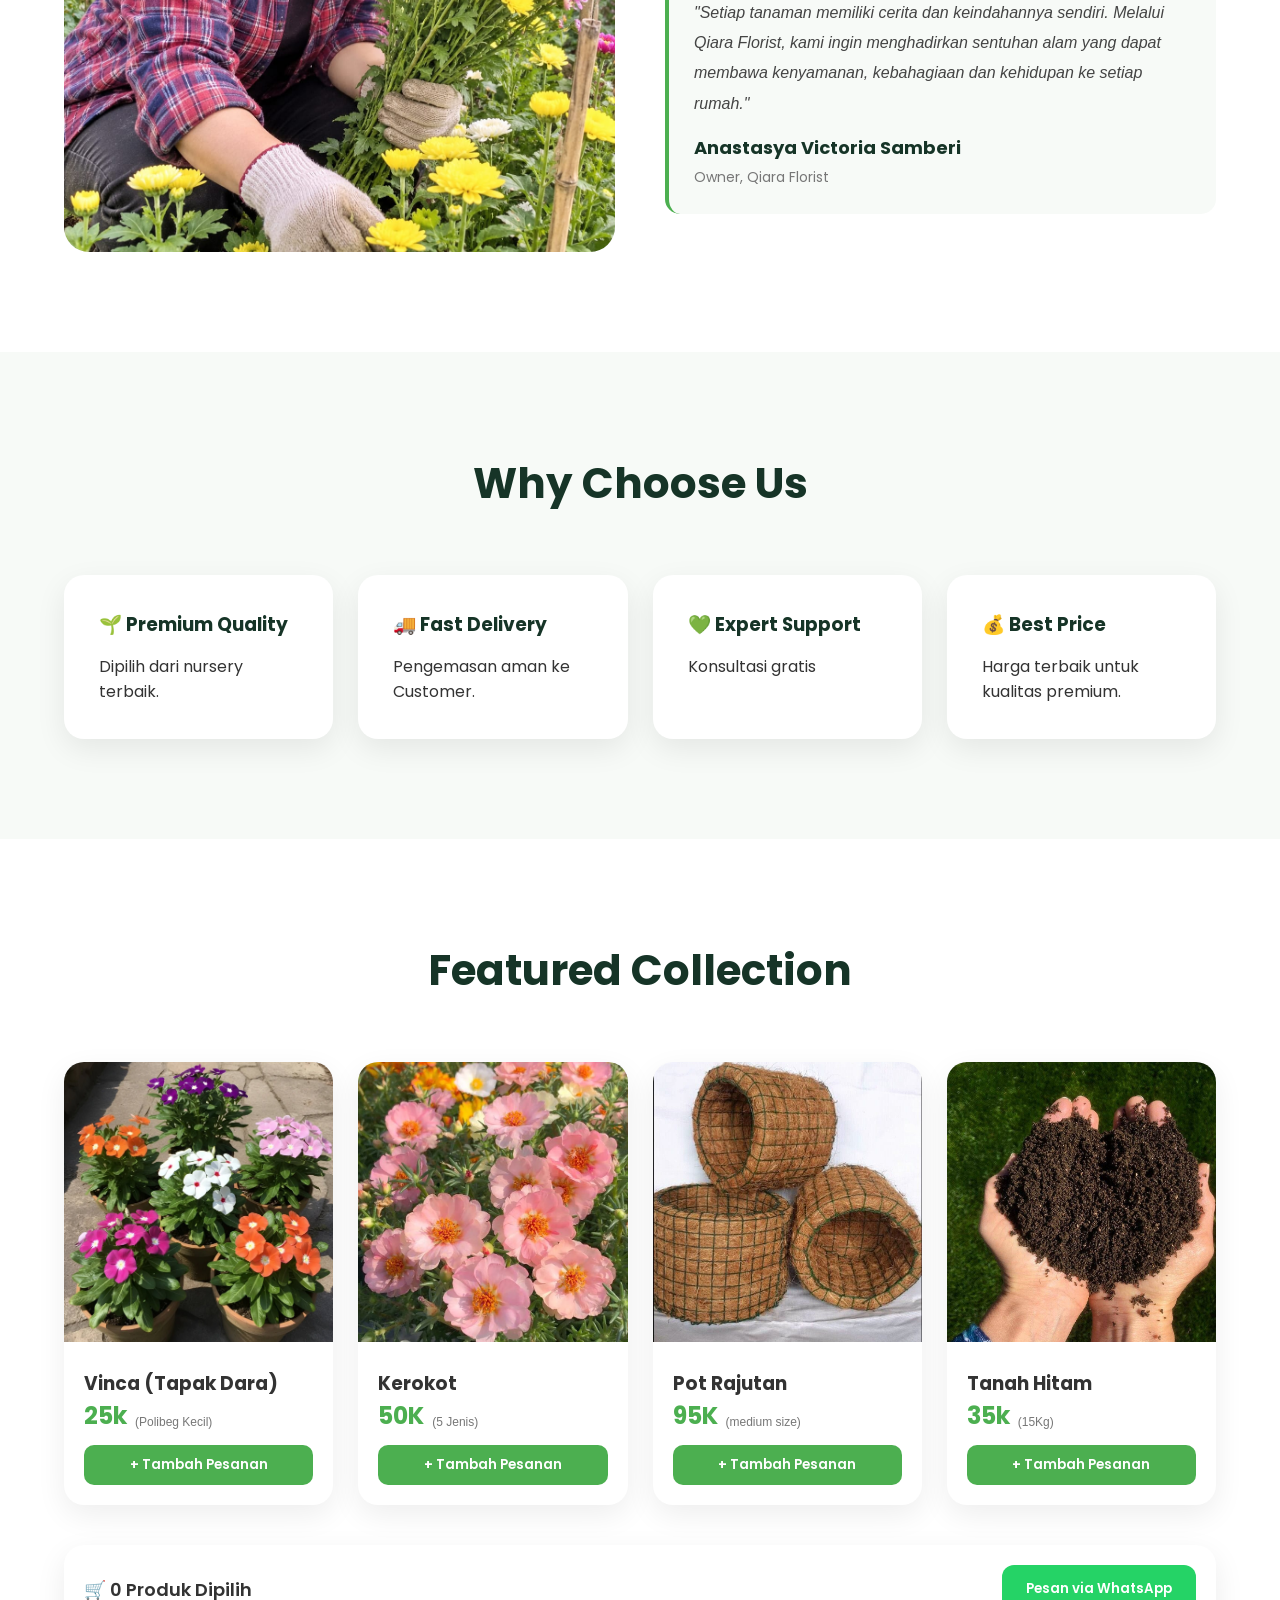
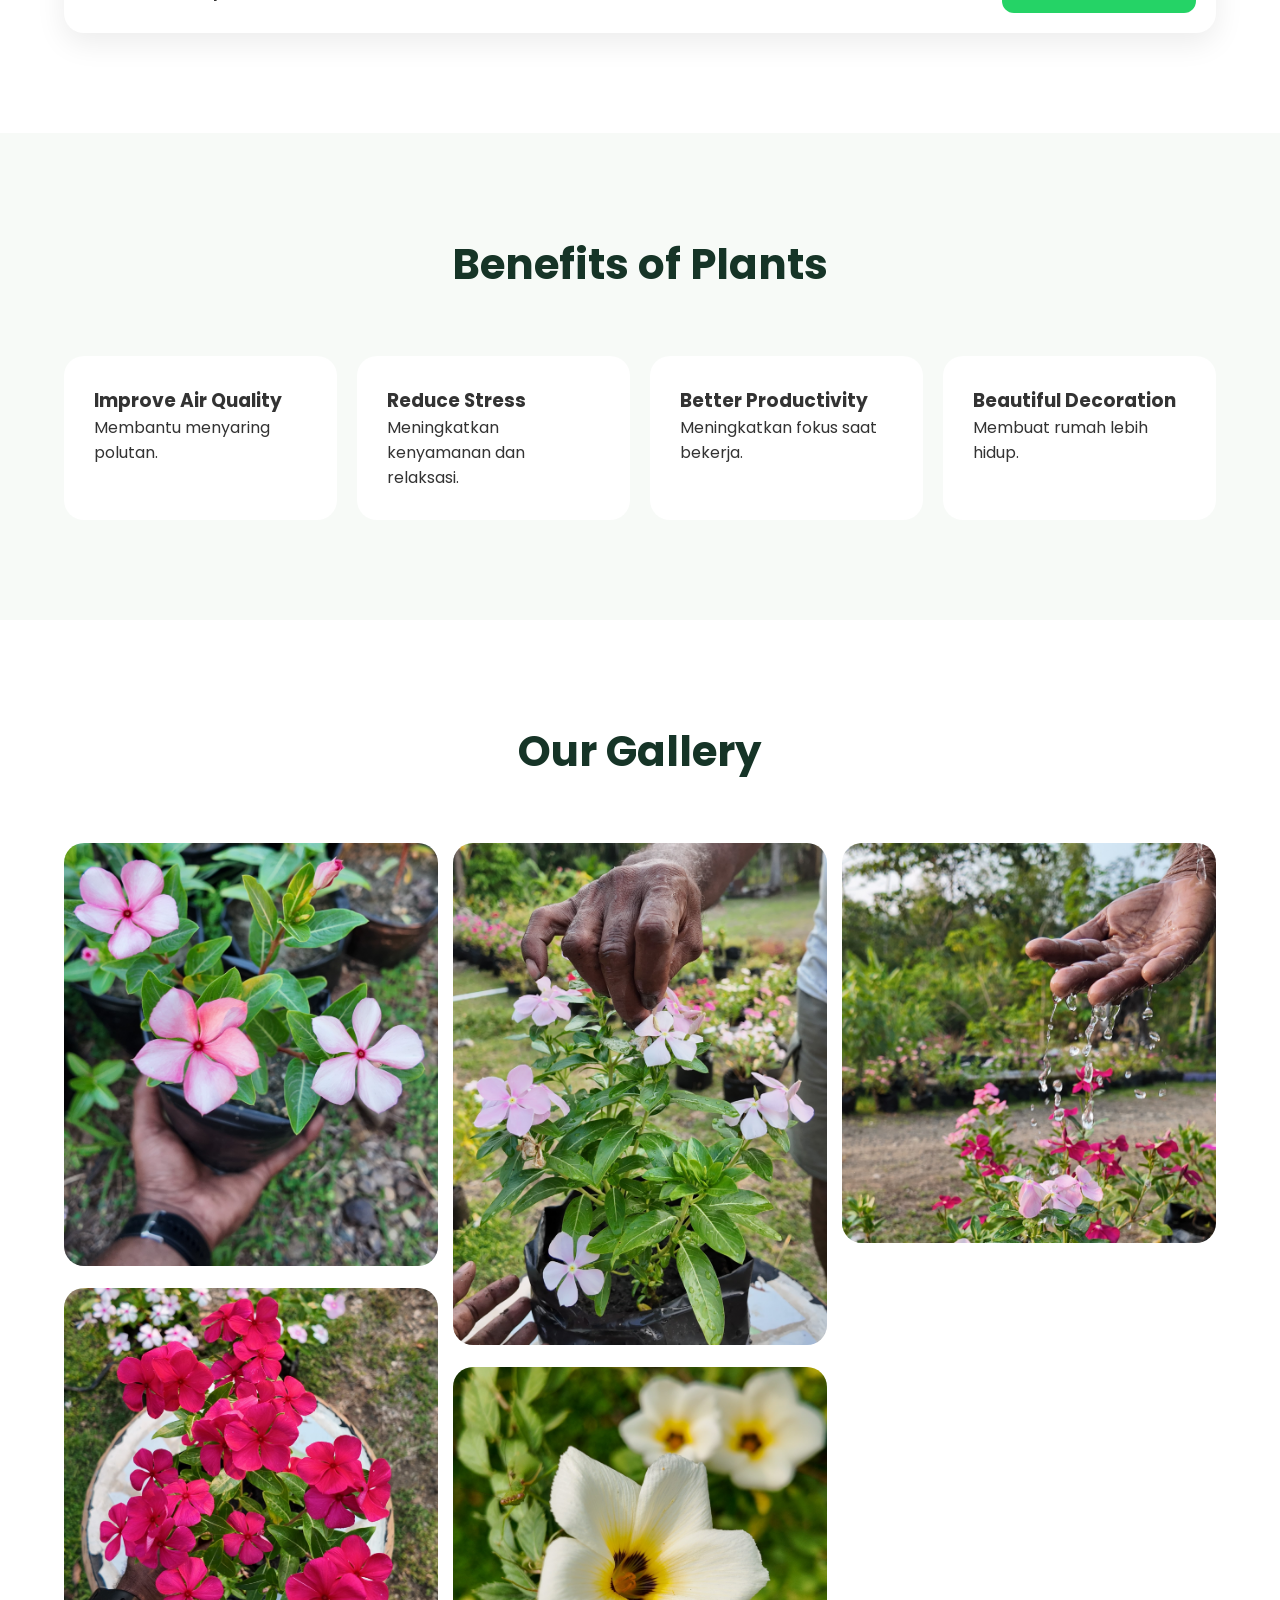
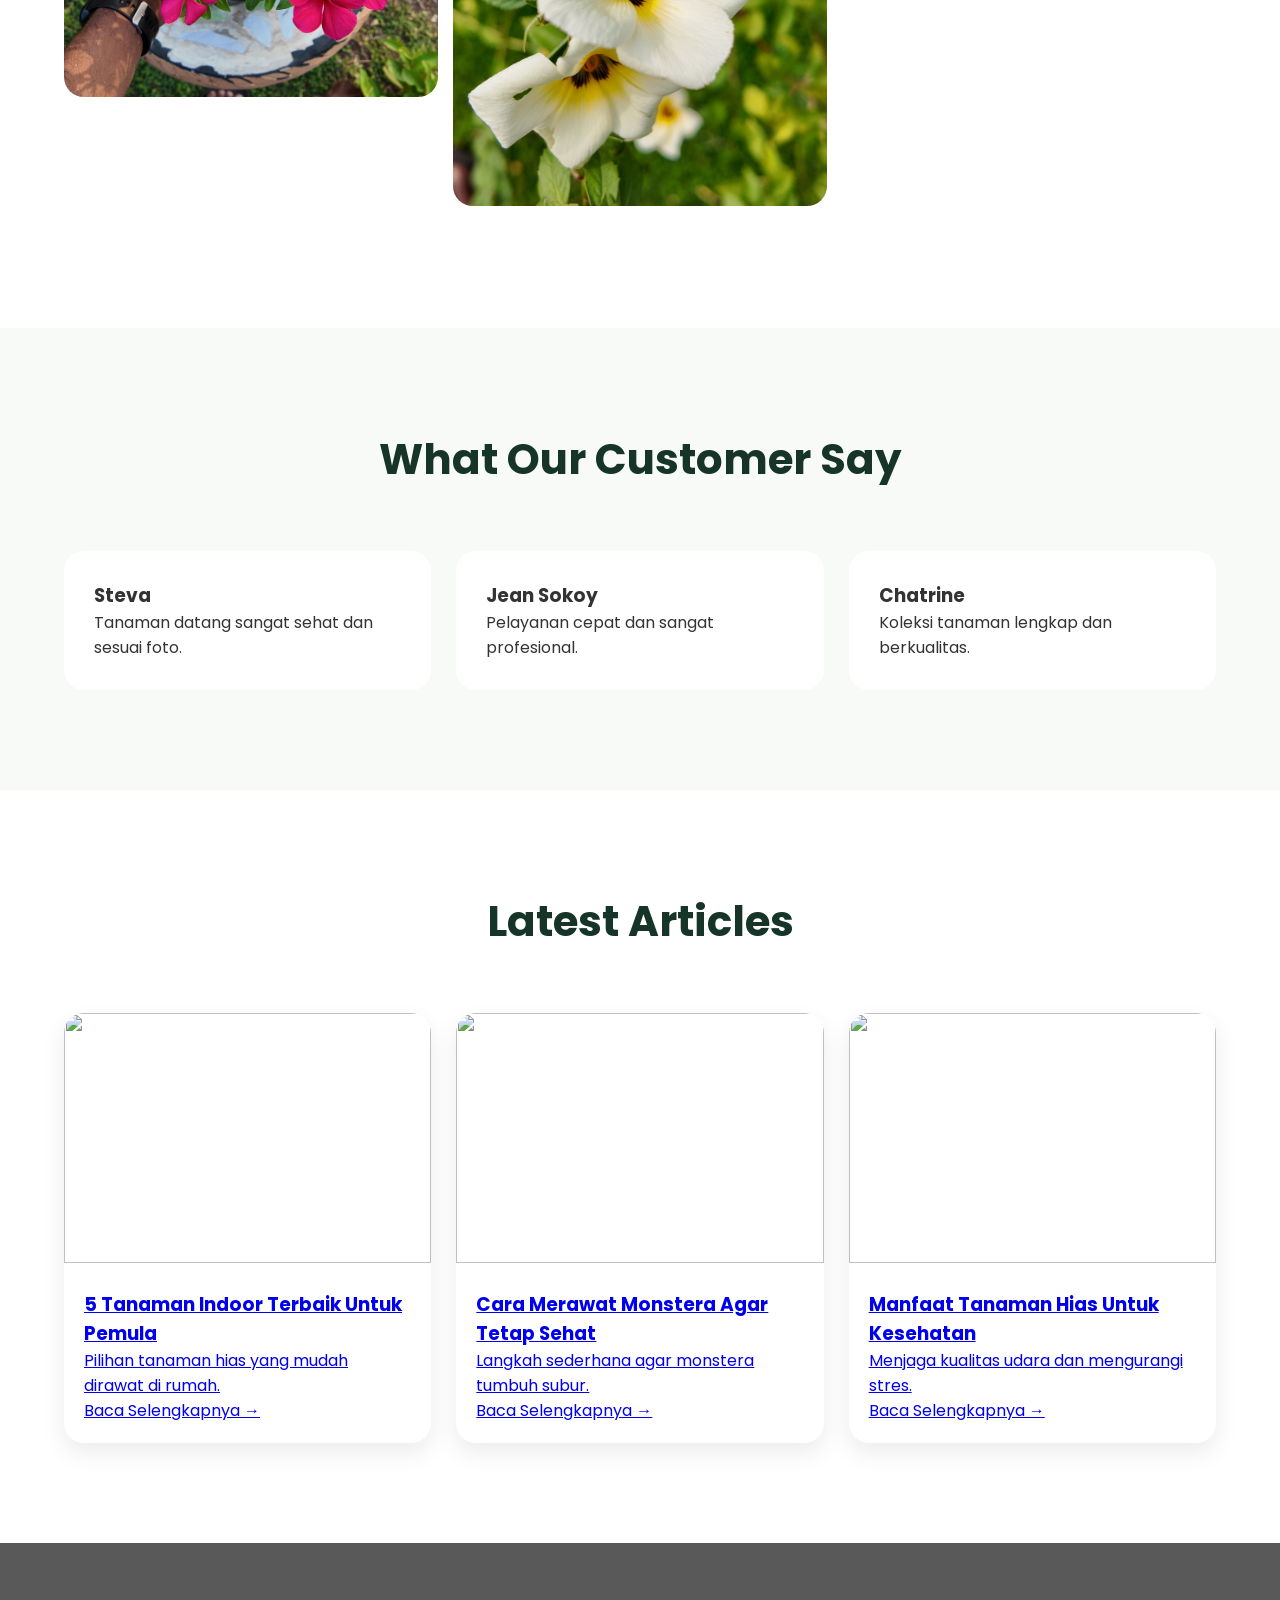
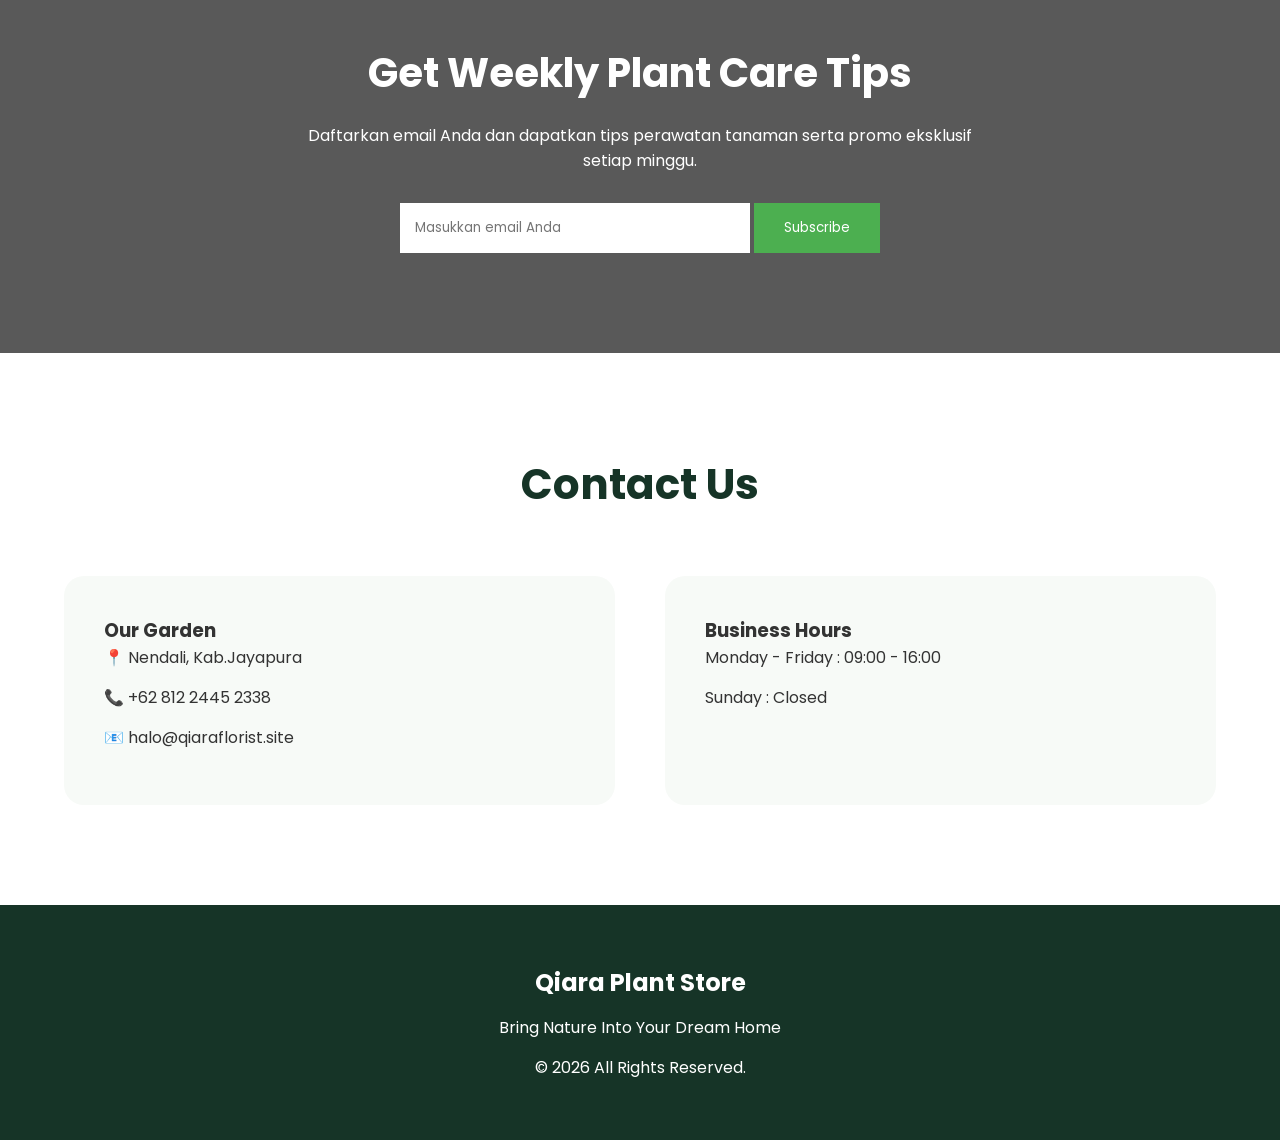
==== commit 45d80655: "keranjang" ====
--- a/index.html
+++ b/index.html
@@ -189,7 +189,12 @@
 <img src="img/vinca.jpg">
 <div class="product-content">
 <h3>Vinca (Tapak Dara)</h3>
-<div class="price">25k-60K</div>
+<div class="price">25k <span>(Polibeg Kecil)</div>
+<button class="add-cart"
+                data-name="Vinca (Polibeg Kecil)"
+                data-price="25000">
+            + Tambah Pesanan
+</button>
 </div>
 </div>
 
@@ -197,7 +202,12 @@
 <img src="img/krokot.jpg">
 <div class="product-content">
 <h3>Kerokot</h3>
-<div class="price">10K/Stek</div>
+<div class="price">50K <span>(5 Jenis)</span></div>
+<button class="add-cart"
+                data-name="Krokot (5 Jenis)"
+                data-price="50000">
+            + Tambah Pesanan
+</button>
 </div>
 </div>
 
@@ -205,7 +215,12 @@
 <img src="img/potrajut.jpeg">
 <div class="product-content">
 <h3>Pot Rajutan</h3>
-<div class="price">20k-93K</div>
+<div class="price">95K <span>(medium size)</div>
+<button class="add-cart"
+                data-name="Pot Rajut (Medium size)"
+                data-price="95000">
+            + Tambah Pesanan
+</button>
 </div>
 </div>
 
@@ -213,12 +228,27 @@
 <img src="img/tanah.jpg">
 <div class="product-content">
 <h3>Tanah Hitam</h3>
-<div class="price">15k-120k</div>
-</div>
-</div>
-
-</div>
-
+<div class="price">35k <span>(15Kg)</span></div>
+<button class="add-cart"
+                data-name="Tanah Hitam (15Kg)"
+                data-price="35000">
+            + Tambah Pesanan
+</button>
+</div>
+</div>
+
+</div>
+<div class="cart-summary" id="cartSummary">
+
+    <span id="cartCount">
+        🛒 0 Produk Dipilih
+    </span>
+
+    <button id="checkoutWA">
+        Pesan via WhatsApp
+    </button>
+
+</div>
 </section>
 
 <section class="benefits">
@@ -270,14 +300,6 @@
     <img src="img/g3.JPG">
     <img src="img/g4.JPG">
     
-
-
-<!-- <img src="https://images.unsplash.com/photo-1485955900006-10f4d324d411?q=80&w=800">
-<img src="https://images.unsplash.com/photo-1466692476868-aef1dfb1e735?q=80&w=800">
-<img src="https://images.unsplash.com/photo-1463320726281-696a485928c7?q=80&w=800">
-<img src="https://images.unsplash.com/photo-1484154218962-a197022b5858?q=80&w=800">
-<img src="https://images.unsplash.com/photo-1501004318641-b39e6451bec6?q=80&w=800"> -->
-
 </div>
 
 </section>
@@ -403,8 +425,12 @@
 </footer>
 
 
+<!-- Keranjang -->
+
+
+
+
 <!-- Floating WhatsApp -->
-
 <div class="whatsapp-widget">
 
     <div class="wa-box" id="waBox">
@@ -418,7 +444,9 @@
            target="_blank"
            class="wa-item">
 
-            <div class="wa-avatar">👩</div>
+            <div class="wa-avatar">
+                 <img src="img/team/owner.jpeg" alt="img-owner">
+            </div>
 
             <div>
                 <strong>Tasya</strong>
@@ -431,7 +459,9 @@
            target="_blank"
            class="wa-item">
 
-            <div class="wa-avatar">🌱</div>
+            <div class="wa-avatar">
+                <img src="img/team/farm.JPG" alt="img-owner">
+            </div>
 
             <div>
                 <strong>Stenly</strong>
--- a/style.css
+++ b/style.css
@@ -663,12 +663,16 @@
     width:50px;
     height:50px;
     border-radius:50%;
-    background:#25D366;
-    color:white;
-    display:flex;
-    align-items:center;
-    justify-content:center;
-    font-size:22px;
+    overflow:hidden;
+    flex-shrink:0;
+    border:2px solid #25D366;
+}
+
+.wa-avatar img{
+    width:100%;
+    height:100%;
+    object-fit:cover;
+    display:block;
 }
 
 .wa-item strong{
@@ -761,3 +765,104 @@
     color:#777;
     font-size:14px;
 }
+
+/* keranjang */
+.add-cart{
+    width:100%;
+    margin-top:12px;
+    padding:10px;
+    border:none;
+    background:#4CAF50;
+    color:white;
+    border-radius:10px;
+    cursor:pointer;
+    font-weight:600;
+}
+
+.add-cart:hover{
+    background:#388e3c;
+}
+
+.cart-item{
+    display:flex;
+    justify-content:space-between;
+    margin-bottom:10px;
+    padding-bottom:10px;
+    border-bottom:1px solid #eee;
+}
+
+.cart-summary{
+    margin-top:40px;
+    background:#fff;
+    padding:20px;
+    border-radius:20px;
+    display:flex;
+    align-items:center;
+    justify-content:space-between;
+    gap:20px;
+    box-shadow:0 10px 30px rgba(0,0,0,.08);
+}
+
+.cart-summary span{
+    font-size:18px;
+    font-weight:600;
+}
+
+#checkoutWA{
+    background:#25D366;
+    color:#fff;
+    border:none;
+    padding:14px 24px;
+    border-radius:12px;
+    cursor:pointer;
+    font-weight:600;
+}
+
+#checkoutWA:hover{
+    background:#1fa855;
+}
+.checkout-btn{
+    width:100%;
+    background:#25D366;
+    color:white;
+    border:none;
+    border-radius:10px;
+    padding:12px;
+    cursor:pointer;
+    font-weight:600;
+}
+
+.checkout-btn:hover{
+    background:#1fb85a;
+}
+
+@media(max-width:768px){
+
+    .cart-summary{
+        flex-direction:column;
+        text-align:center;
+    }
+
+    #checkoutWA{
+        width:100%;
+    }
+
+}
+
+.price{
+    display:flex;
+    align-items:flex-end;
+    gap:8px;
+    color:#4CAF50;
+    font-weight:700;
+    font-size:24px;
+}
+
+.price span{
+    font-size:12px;
+    font-weight:500;
+    color:#777;
+    margin-bottom:4px;
+}
+
+
